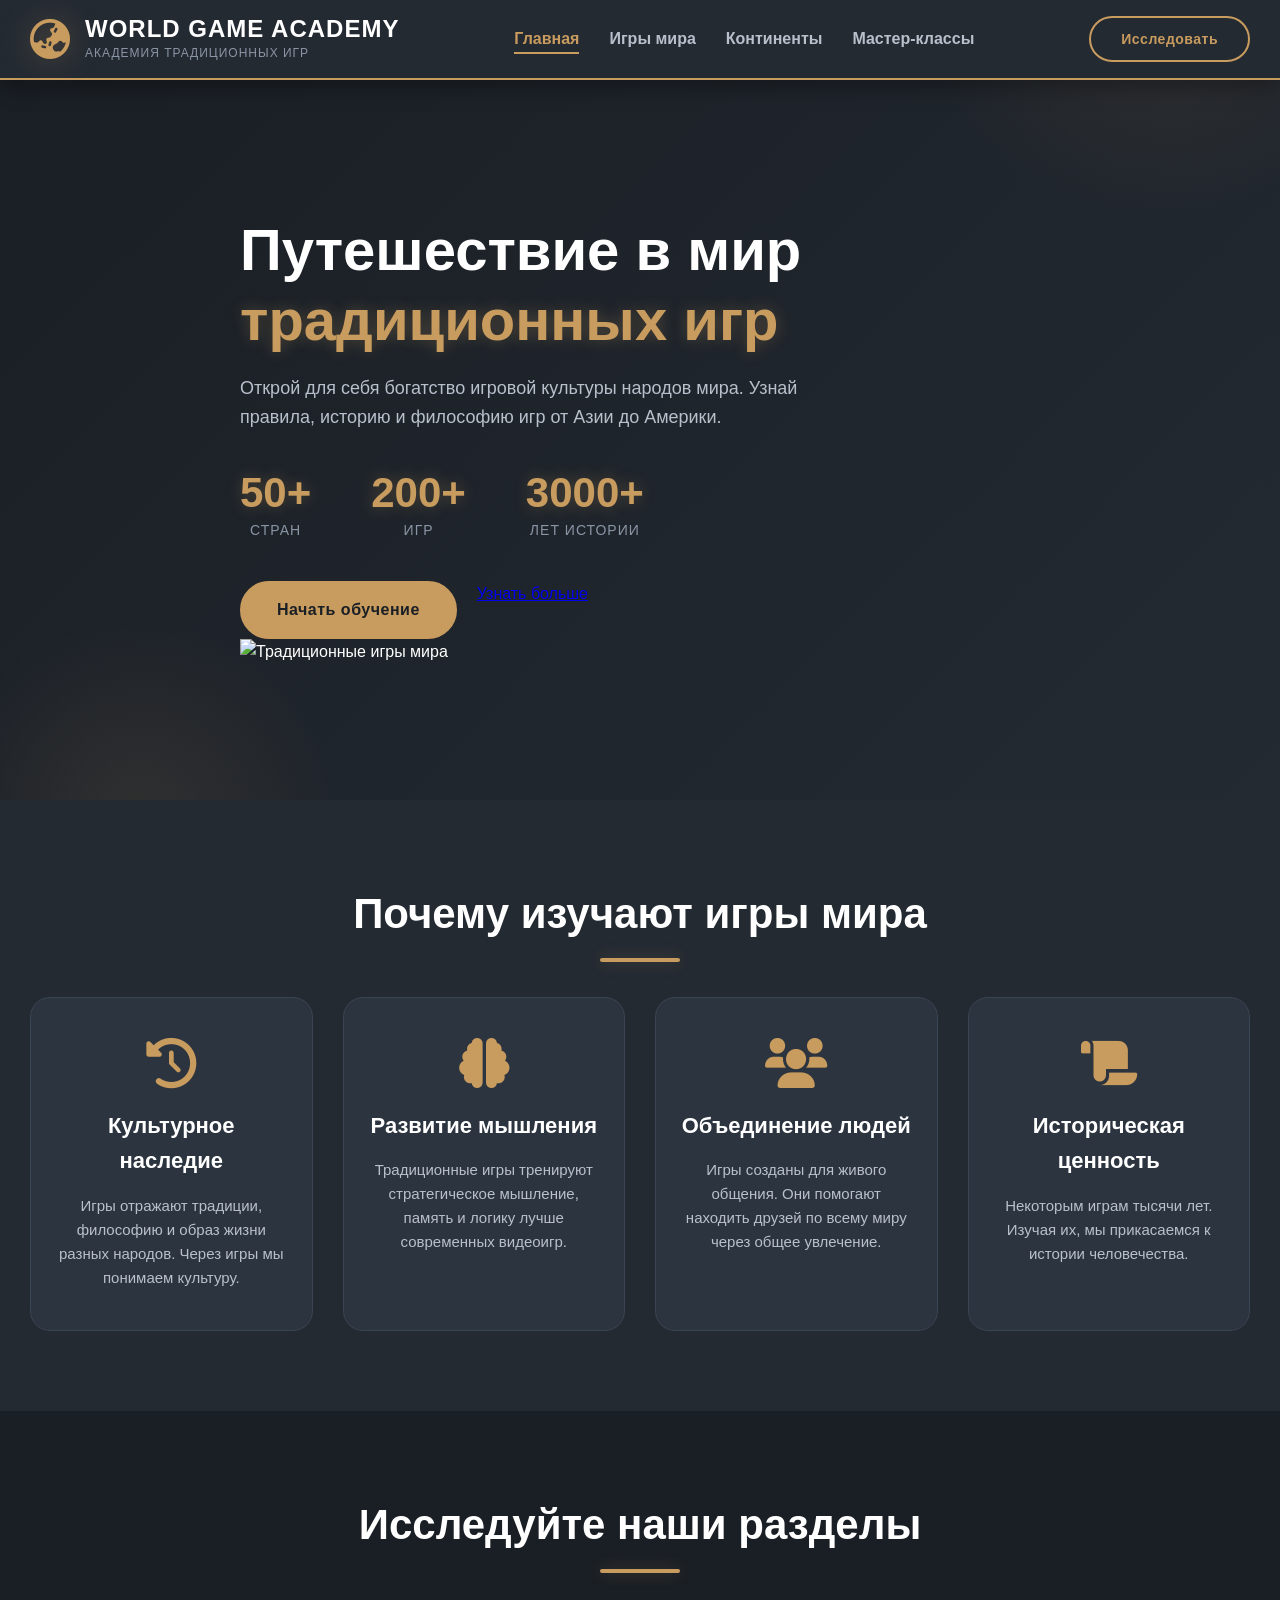
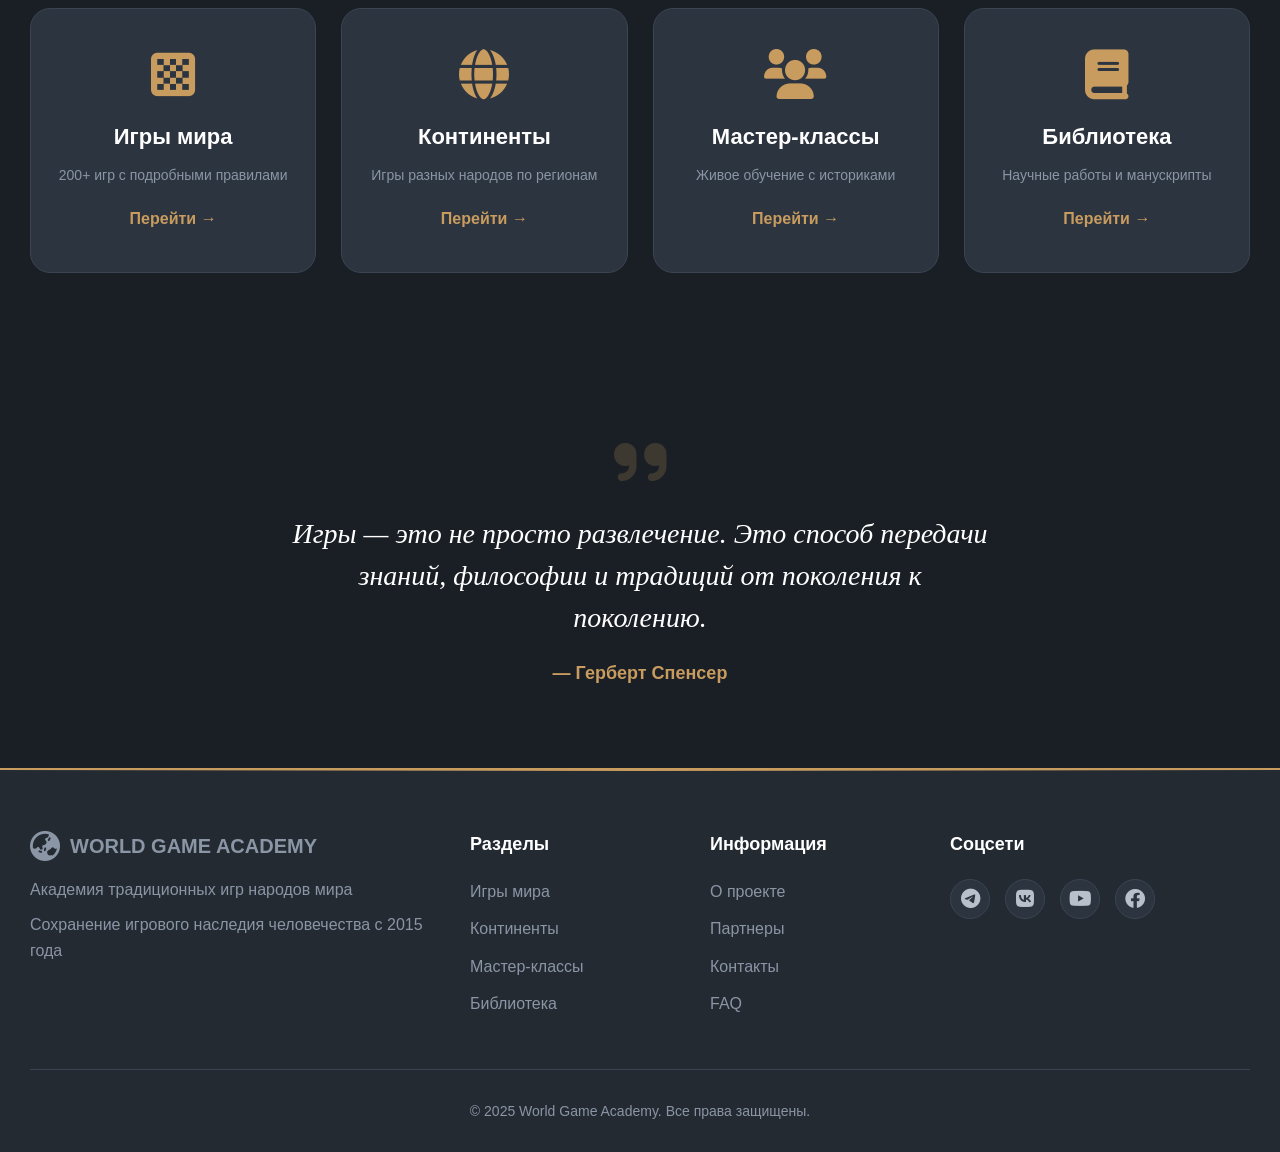
==== index.html @ c8b7b9f9 "Update index.html" ====
<!DOCTYPE html>
<html lang="ru">
<head>
    <meta charset="UTF-8">
    <meta name="viewport" content="width=device-width, initial-scale=1.0">
    <title>World Game Academy | Главная</title>
    <link rel="stylesheet" href="https://cdnjs.cloudflare.com/ajax/libs/font-awesome/6.0.0-beta3/css/all.min.css">
    <link rel="stylesheet" href="style.css">
</head>
<body>
    <header>
        <div class="container">
            <div class="header-content">
                <a href="index.html" class="logo">
                    <i class="fas fa-globe-asia logo-icon"></i>
                    <div class="logo-text">
                        <h1>WORLD GAME ACADEMY</h1>
                        <p>АКАДЕМИЯ ТРАДИЦИОННЫХ ИГР</p>
                    </div>
                </a>
                <nav>
                    <ul>
                        <li><a href="index.html" class="active">Главная</a></li>
                        <li><a href="games.html">Игры мира</a></li>
                        <li><a href="continents.html">Континенты</a></li>
                        <li><a href="workshops.html">Мастер-классы</a></li>
                    </ul>
                </nav>
                <a href="#contact" class="btn-login">Исследовать</a>
            </div>
        </div>
    </header>

    <main>
        <!-- Hero секция -->
        <section class="hero">
            <div class="container">
                <div class="hero-content">
                    <div class="hero-text">
                        <h1 class="hero-title">Путешествие в мир <span>традиционных игр</span></h1>
                        <p class="hero-description">Открой для себя богатство игровой культуры народов мира. Узнай правила, историю и философию игр от Азии до Америки.</p>
                        
                        <div class="stats-grid">
                            <div class="stat-item">
                                <div class="stat-number">50+</div>
                                <div class="stat-label">СТРАН</div>
                            </div>
                            <div class="stat-item">
                                <div class="stat-number">200+</div>
                                <div class="stat-label">ИГР</div>
                            </div>
                            <div class="stat-item">
                                <div class="stat-number">3000+</div>
                                <div class="stat-label">ЛЕТ ИСТОРИИ</div>
                            </div>
                        </div>

                        <div class="hero-buttons">
                            <a href="games.html" class="btn-primary">Начать обучение</a>
                            <a href="#features" class="btn-secondary">Узнать больше</a>
                        </div>
                    </div>
                    <div class="hero-image">
                        <img src="https://images.pexels.com/photos/3935705/pexels-photo-3935705.jpeg?auto=compress&cs=tinysrgb&w=1260&h=750&dpr=2" alt="Традиционные игры мира">
                    </div>
                </div>
            </div>
        </section>

        <!-- Преимущества (только на главной) -->
        <section id="features" class="features">
            <div class="container">
                <h2 class="section-title">Почему изучают игры мира</h2>
                
                <div class="features-grid">
                    <div class="feature-card">
                        <i class="fas fa-history feature-icon"></i>
                        <h3>Культурное наследие</h3>
                        <p>Игры отражают традиции, философию и образ жизни разных народов. Через игры мы понимаем культуру.</p>
                    </div>
                    
                    <div class="feature-card">
                        <i class="fas fa-brain feature-icon"></i>
                        <h3>Развитие мышления</h3>
                        <p>Традиционные игры тренируют стратегическое мышление, память и логику лучше современных видеоигр.</p>
                    </div>
                    
                    <div class="feature-card">
                        <i class="fas fa-users feature-icon"></i>
                        <h3>Объединение людей</h3>
                        <p>Игры созданы для живого общения. Они помогают находить друзей по всему миру через общее увлечение.</p>
                    </div>
                    
                    <div class="feature-card">
                        <i class="fas fa-scroll feature-icon"></i>
                        <h3>Историческая ценность</h3>
                        <p>Некоторым играм тысячи лет. Изучая их, мы прикасаемся к истории человечества.</p>
                    </div>
                </div>
            </div>
        </section>

        <!-- Превью разделов (ссылки на другие страницы) -->
        <section class="preview">
            <div class="container">
                <h2 class="section-title">Исследуйте наши разделы</h2>
                
                <div class="preview-grid">
                    <a href="games.html" class="preview-card">
                        <i class="fas fa-chess-board"></i>
                        <h3>Игры мира</h3>
                        <p>200+ игр с подробными правилами</p>
                        <span class="preview-link">Перейти →</span>
                    </a>
                    
                    <a href="continents.html" class="preview-card">
                        <i class="fas fa-globe"></i>
                        <h3>Континенты</h3>
                        <p>Игры разных народов по регионам</p>
                        <span class="preview-link">Перейти →</span>
                    </a>
                    
                    <a href="workshops.html" class="preview-card">
                        <i class="fas fa-users"></i>
                        <h3>Мастер-классы</h3>
                        <p>Живое обучение с историками</p>
                        <span class="preview-link">Перейти →</span>
                    </a>
                    
                    <a href="library.html" class="preview-card">
                        <i class="fas fa-book"></i>
                        <h3>Библиотека</h3>
                        <p>Научные работы и манускрипты</p>
                        <span class="preview-link">Перейти →</span>
                    </a>
                </div>
            </div>
        </section>

        <!-- Цитата (только на главной) -->
        <section class="quote">
            <div class="container">
                <div class="quote-content">
                    <i class="fas fa-quote-right"></i>
                    <p>Игры — это не просто развлечение. Это способ передачи знаний, философии и традиций от поколения к поколению.</p>
                    <div class="quote-author">— Герберт Спенсер</div>
                </div>
            </div>
        </section>
    </main>

    <footer id="contact">
        <div class="container">
            <div class="footer-content">
                <div class="footer-col">
                    <a href="index.html" class="footer-logo">
                        <i class="fas fa-globe-asia"></i>
                        <span>WORLD GAME ACADEMY</span>
                    </a>
                    <p>Академия традиционных игр народов мира</p>
                    <p class="footer-address">Сохранение игрового наследия человечества с 2015 года</p>
                </div>
                <div class="footer-col">
                    <h4>Разделы</h4>
                    <ul>
                        <li><a href="games.html">Игры мира</a></li>
                        <li><a href="continents.html">Континенты</a></li>
                        <li><a href="workshops.html">Мастер-классы</a></li>
                        <li><a href="library.html">Библиотека</a></li>
                    </ul>
                </div>
                <div class="footer-col">
                    <h4>Информация</h4>
                    <ul>
                        <li><a href="#about">О проекте</a></li>
                        <li><a href="#partners">Партнеры</a></li>
                        <li><a href="#contact">Контакты</a></li>
                        <li><a href="#faq">FAQ</a></li>
                    </ul>
                </div>
                <div class="footer-col">
                    <h4>Соцсети</h4>
                    <div class="social-links">
                        <a href="#" target="_blank"><i class="fab fa-telegram"></i></a>
                        <a href="#" target="_blank"><i class="fab fa-vk"></i></a>
                        <a href="#" target="_blank"><i class="fab fa-youtube"></i></a>
                        <a href="#" target="_blank"><i class="fab fa-facebook"></i></a>
                    </div>
                </div>
            </div>
            <div class="footer-bottom">
                <p>© 2025 World Game Academy. Все права защищены.</p>
            </div>
        </div>
    </footer>
</body>
</html>
---- style.css ----
* {
    margin: 0;
    padding: 0;
    box-sizing: border-box;
}

:root {
    --bg-primary: #1a1f25;
    --bg-secondary: #242a32;
    --bg-card: #2c343f;
    --accent: #c89b5e;
    --accent-light: #dbb47a;
    --accent-dark: #9f7a45;
    --text-primary: #ffffff;
    --text-secondary: #b8c0cc;
    --text-muted: #8a95a5;
    --border: #3a4452;
    --border-light: #4a5565;
    --shadow: 0 8px 20px rgba(0, 0, 0, 0.3);
    --shadow-hover: 0 12px 30px rgba(0, 0, 0, 0.4);
    --glow: 0 0 15px rgba(200, 155, 94, 0.3);
    --transition: all 0.3s ease;
}

body {
    font-family: 'Segoe UI', Tahoma, Geneva, Verdana, sans-serif;
    background-color: var(--bg-primary);
    color: var(--text-primary);
    line-height: 1.6;
    min-height: 100vh;
}

.container {
    max-width: 1300px;
    margin: 0 auto;
    padding: 0 30px;
}

/* ===== ШАПКА ===== */
header {
    background-color: var(--bg-secondary);
    border-bottom: 2px solid var(--accent);
    padding: 15px 0;
    position: sticky;
    top: 0;
    z-index: 1000;
    box-shadow: var(--shadow);
}

.header-content {
    display: flex;
    align-items: center;
    justify-content: space-between;
    flex-wrap: wrap;
}

.logo {
    display: flex;
    align-items: center;
    gap: 15px;
    text-decoration: none;
}

.logo-icon {
    font-size: 40px;
    color: var(--accent);
    filter: drop-shadow(var(--glow));
}

.logo-text h1 {
    font-size: 24px;
    font-weight: 800;
    color: var(--text-primary);
    line-height: 1.2;
    letter-spacing: 1px;
}

.logo-text p {
    font-size: 12px;
    color: var(--text-muted);
    letter-spacing: 1px;
    text-transform: uppercase;
}

nav ul {
    display: flex;
    list-style: none;
    gap: 30px;
}

nav a {
    color: var(--text-secondary);
    text-decoration: none;
    font-weight: 600;
    font-size: 16px;
    transition: var(--transition);
    padding-bottom: 5px;
    border-bottom: 2px solid transparent;
}

nav a:hover,
nav a.active {
    color: var(--accent);
    border-bottom-color: var(--accent);
}

.btn-login {
    background: transparent;
    border: 2px solid var(--accent);
    color: var(--accent);
    padding: 10px 30px;
    border-radius: 50px;
    text-decoration: none;
    font-weight: 700;
    transition: var(--transition);
    font-size: 14px;
    letter-spacing: 0.5px;
}

.btn-login:hover {
    background: var(--accent);
    color: var(--bg-primary);
    box-shadow: var(--glow);
    transform: translateY(-2px);
}

/* ===== КНОПКИ ===== */
.btn-primary {
    display: inline-block;
    background: var(--accent);
    color: var(--bg-primary);
    padding: 14px 35px;
    border-radius: 50px;
    text-decoration: none;
    font-weight: 700;
    font-size: 16px;
    transition: var(--transition);
    border: 2px solid var(--accent);
    letter-spacing: 0.5px;
    cursor: pointer;
}

.btn-primary:hover {
    background: transparent;
    color: var(--accent);
    box-shadow: var(--glow);
    transform: translateY(-2px);
}

.btn-outline {
    display: inline-block;
    padding: 12px 30px;
    border: 2px solid var(--accent);
    color: var(--accent);
    text-decoration: none;
    border-radius: 50px;
    font-weight: 600;
    transition: var(--transition);
    background: transparent;
    font-size: 14px;
    cursor: pointer;
}

.btn-outline:hover {
    background: var(--accent);
    color: var(--bg-primary);
    transform: translateY(-2px);
}

.btn-small {
    display: inline-block;
    background: var(--accent);
    color: var(--bg-primary);
    padding: 10px 25px;
    border-radius: 50px;
    text-decoration: none;
    font-weight: 600;
    font-size: 14px;
    transition: var(--transition);
    border: 2px solid var(--accent);
    cursor: pointer;
}

.btn-small:hover {
    background: transparent;
    color: var(--accent);
}

/* ===== ЗАГОЛОВКИ СЕКЦИЙ ===== */
.section-title {
    font-size: 42px;
    font-weight: 800;
    text-align: center;
    margin-bottom: 50px;
    position: relative;
    color: var(--text-primary);
}

.section-title::after {
    content: '';
    position: absolute;
    bottom: -15px;
    left: 50%;
    transform: translateX(-50%);
    width: 80px;
    height: 4px;
    background: var(--accent);
    border-radius: 2px;
    box-shadow: var(--glow);
}

.page-header {
    padding: 60px 0 30px;
    text-align: center;
    background: linear-gradient(135deg, var(--bg-primary) 0%, var(--bg-secondary) 100%);
}

.page-title {
    font-size: 48px;
    font-weight: 800;
    margin-bottom: 15px;
    color: var(--text-primary);
}

.page-description {
    font-size: 18px;
    color: var(--text-secondary);
    max-width: 700px;
    margin: 0 auto;
}

.text-center {
    text-align: center;
}

/* ===== СТАТИСТИКА ===== */
.stats-grid {
    display: flex;
    gap: 60px;
    margin: 40px 0;
}

.stat-item {
    text-align: center;
}

.stat-number {
    font-size: 42px;
    font-weight: 800;
    color: var(--accent);
    line-height: 1;
    margin-bottom: 5px;
    text-shadow: var(--glow);
}

.stat-label {
    font-size: 14px;
    color: var(--text-muted);
    text-transform: uppercase;
    letter-spacing: 1px;
}

/* ===== HERO СЕКЦИИ ===== */
.hero {
    min-height: 80vh;
    display: flex;
    align-items: center;
    background: linear-gradient(135deg, var(--bg-primary) 0%, var(--bg-secondary) 100%);
    position: relative;
    overflow: hidden;
    padding: 80px 0;
}

.hero::before {
    content: '';
    position: absolute;
    top: -50%;
    right: -10%;
    width: 500px;
    height: 500px;
    background: radial-gradient(circle, rgba(200, 155, 94, 0.1) 0%, transparent 70%);
    border-radius: 50%;
    pointer-events: none;
}

.hero::after {
    content: '';
    position: absolute;
    bottom: -30%;
    left: -5%;
    width: 400px;
    height: 400px;
    background: radial-gradient(circle, rgba(200, 155, 94, 0.1) 0%, transparent 70%);
    border-radius: 50%;
    pointer-events: none;
}

.hero-content {
    max-width: 800px;
    position: relative;
    z-index: 2;
}

.hero-title {
    font-size: 58px;
    font-weight: 800;
    line-height: 1.2;
    margin-bottom: 20px;
}

.hero-title span {
    color: var(--accent);
    text-shadow: var(--glow);
}

.hero-description {
    font-size: 18px;
    color: var(--text-secondary);
    margin-bottom: 40px;
    max-width: 600px;
}

.hero-buttons {
    display: flex;
    gap: 20px;
}

/* ===== ПРЕИМУЩЕСТВА ===== */
.features {
    padding: 80px 0;
    background: var(--bg-secondary);
}

.features-grid {
    display: grid;
    grid-template-columns: repeat(4, 1fr);
    gap: 30px;
}

.feature-card {
    background: var(--bg-card);
    padding: 40px 25px;
    border-radius: 20px;
    text-align: center;
    border: 1px solid var(--border);
    transition: var(--transition);
    text-decoration: none;
    color: var(--text-primary);
    display: block;
    position: relative;
    overflow: hidden;
}

.feature-card::before {
    content: '';
    position: absolute;
    top: 0;
    left: 0;
    width: 100%;
    height: 3px;
    background: var(--accent);
    transform: translateX(-100%);
    transition: var(--transition);
}

.feature-card:hover::before {
    transform: translateX(0);
}

.feature-card:hover {
    border-color: var(--accent);
    transform: translateY(-10px);
    box-shadow: var(--shadow-hover);
}

.feature-icon {
    font-size: 50px;
    color: var(--accent);
    margin-bottom: 20px;
}

.feature-card h3 {
    font-size: 22px;
    margin-bottom: 15px;
    color: var(--text-primary);
}

.feature-card p {
    color: var(--text-secondary);
    font-size: 15px;
    line-height: 1.6;
}

/* ===== КАРТОЧКИ ИГР ===== */
.games-showcase {
    padding: 80px 0;
    background: var(--bg-primary);
}

.games-grid {
    display: grid;
    grid-template-columns: repeat(2, 1fr);
    gap: 30px;
    margin-bottom: 40px;
}

.game-card {
    background: var(--bg-card);
    border-radius: 20px;
    overflow: hidden;
    border: 1px solid var(--border);
    transition: var(--transition);
    display: flex;
    flex-direction: column;
    text-decoration: none;
    color: var(--text-primary);
    position: relative;
}

.game-card:hover {
    border-color: var(--accent);
    transform: translateY(-5px);
    box-shadow: var(--shadow-hover);
}

.game-content {
    padding: 25px;
}

.game-header {
    display: flex;
    justify-content: space-between;
    align-items: center;
    margin-bottom: 10px;
}

.game-header h3 {
    font-size: 22px;
    font-weight: 700;
}

.game-region {
    background: rgba(200, 155, 94, 0.15);
    color: var(--accent);
    padding: 5px 12px;
    border-radius: 50px;
    font-weight: 600;
    font-size: 12px;
    border: 1px solid var(--accent);
}

.game-origin {
    color: var(--accent);
    font-weight: 600;
    margin-bottom: 15px;
    font-size: 14px;
}

.game-rules {
    background: var(--bg-secondary);
    padding: 15px;
    border-radius: 10px;
    margin: 15px 0;
    border-left: 4px solid var(--accent);
}

.game-rules h4 {
    font-size: 16px;
    margin-bottom: 8px;
    color: var(--accent);
}

.game-rules p {
    color: var(--text-secondary);
    font-size: 14px;
    line-height: 1.6;
}

.game-meta {
    display: flex;
    gap: 15px;
    color: var(--text-secondary);
    font-size: 13px;
    flex-wrap: wrap;
    margin-bottom: 15px;
}

.game-meta i {
    color: var(--accent);
    margin-right: 5px;
}

.game-details {
    color: var(--accent);
    text-decoration: none;
    font-weight: 600;
    transition: var(--transition);
    display: inline-block;
}

.game-details:hover {
    transform: translateX(5px);
}

/* ===== ФИЛЬТР ===== */
.games-filter {
    padding: 30px 0;
    background: var(--bg-secondary);
}

.filter-buttons {
    display: flex;
    justify-content: center;
    gap: 15px;
    flex-wrap: wrap;
}

.filter-btn {
    padding: 10px 25px;
    background: transparent;
    border: 2px solid var(--border);
    color: var(--text-secondary);
    border-radius: 50px;
    font-weight: 600;
    cursor: pointer;
    transition: var(--transition);
}

.filter-btn:hover,
.filter-btn.active {
    background: var(--accent);
    border-color: var(--accent);
    color: var(--bg-primary);
}

/* ===== КОНТИНЕНТЫ ===== */
.continents {
    padding: 80px 0;
    background: var(--bg-secondary);
}

.continents-grid {
    display: grid;
    grid-template-columns: repeat(4, 1fr);
    gap: 25px;
}

.continent-card {
    position: relative;
    height: 300px;
    border-radius: 20px;
    overflow: hidden;
    border: 2px solid var(--border);
    transition: var(--transition);
    text-decoration: none;
    display: block;
}

.continent-card:hover {
    border-color: var(--accent);
    transform: translateY(-10px);
    box-shadow: var(--shadow-hover);
}

.continent-card img {
    width: 100%;
    height: 100%;
    object-fit: cover;
    transition: var(--transition);
}

.continent-card:hover img {
    transform: scale(1.1);
}

.continent-overlay {
    position: absolute;
    bottom: 0;
    left: 0;
    right: 0;
    padding: 30px 20px;
    background: linear-gradient(to top, rgba(26, 31, 37, 0.95), transparent);
    color: white;
}

.continent-overlay h3 {
    font-size: 24px;
    margin-bottom: 5px;
}

.continent-overlay p {
    color: var(--accent);
    font-weight: 600;
}

/* ===== МАСТЕР-КЛАССЫ ===== */
.workshops {
    padding: 80px 0;
    background: var(--bg-primary);
}

.workshops-grid {
    display: grid;
    grid-template-columns: repeat(3, 1fr);
    gap: 30px;
    margin-bottom: 40px;
}

.workshop-card {
    background: var(--bg-card);
    padding: 30px;
    border-radius: 20px;
    border: 1px solid var(--border);
    transition: var(--transition);
    text-decoration: none;
    color: var(--text-primary);
    display: block;
    position: relative;
}

.workshop-card:hover {
    border-color: var(--accent);
    transform: translateY(-5px);
    box-shadow: var(--shadow-hover);
}

.workshop-card.featured {
    border: 2px solid var(--accent);
    background: linear-gradient(135deg, var(--bg-card), #2c3f2c);
}

.workshop-date {
    display: inline-block;
    padding: 5px 15px;
    background: rgba(200, 155, 94, 0.15);
    color: var(--accent);
    border-radius: 50px;
    font-weight: 600;
    font-size: 14px;
    margin-bottom: 20px;
    border: 1px solid var(--accent);
}

.workshop-card h3 {
    font-size: 22px;
    margin-bottom: 15px;
}

.workshop-card p {
    color: var(--text-secondary);
    margin-bottom: 25px;
    line-height: 1.6;
}

.workshop-footer {
    display: flex;
    justify-content: space-between;
    align-items: center;
}

.workshop-price {
    font-size: 22px;
    font-weight: 700;
    color: var(--accent);
}

/* ===== БИБЛИОТЕКА ===== */
.library {
    padding: 80px 0;
    background: var(--bg-secondary);
}

.library-grid {
    display: grid;
    grid-template-columns: repeat(4, 1fr);
    gap: 25px;
}

.library-item {
    background: var(--bg-card);
    padding: 30px 20px;
    border-radius: 20px;
    text-align: center;
    border: 1px solid var(--border);
    transition: var(--transition);
    text-decoration: none;
    color: var(--text-primary);
    display: block;
}

.library-item:hover {
    border-color: var(--accent);
    transform: translateY(-5px);
    box-shadow: var(--shadow-hover);
}

.library-item i {
    font-size: 40px;
    color: var(--accent);
    margin-bottom: 15px;
}

.library-item h3 {
    font-size: 18px;
    margin-bottom: 10px;
}

.library-item p {
    color: var(--text-secondary);
    font-size: 14px;
}

/* ===== ЦИТАТА ===== */
.quote {
    padding: 80px 0;
    background: var(--bg-primary);
    text-align: center;
}

.quote-content {
    max-width: 700px;
    margin: 0 auto;
}

.quote-content i {
    font-size: 60px;
    color: var(--accent);
    opacity: 0.2;
    margin-bottom: 20px;
}

.quote-content p {
    font-size: 28px;
    font-style: italic;
    line-height: 1.5;
    margin-bottom: 20px;
    font-family: Georgia, serif;
    color: var(--text-primary);
}

.quote-author {
    color: var(--accent);
    font-weight: 600;
    font-size: 18px;
}

/* ===== РАСПИСАНИЕ ===== */
.schedule {
    padding: 80px 0;
    background: var(--bg-secondary);
}

.schedule-grid {
    max-width: 800px;
    margin: 0 auto;
}

.schedule-item {
    display: flex;
    align-items: center;
    gap: 30px;
    background: var(--bg-card);
    padding: 25px;
    border-radius: 15px;
    margin-bottom: 15px;
    border: 1px solid var(--border);
    transition: var(--transition);
    text-decoration: none;
    color: var(--text-primary);
}

.schedule-item:hover {
    border-color: var(--accent);
    transform: translateX(10px);
    box-shadow: var(--shadow-hover);
}

.schedule-date {
    text-align: center;
    min-width: 80px;
}

.day {
    display: block;
    font-size: 36px;
    font-weight: 800;
    color: var(--accent);
    line-height: 1;
}

.month {
    font-size: 14px;
    color: var(--text-muted);
    text-transform: uppercase;
}

.schedule-info {
    flex: 1;
}

.schedule-info h3 {
    font-size: 20px;
    margin-bottom: 5px;
}

.schedule-info p {
    color: var(--text-secondary);
    font-size: 14px;
}

.schedule-link {
    color: var(--accent);
    font-weight: 600;
    transition: var(--transition);
}

.schedule-item:hover .schedule-link {
    transform: translateX(5px);
}

/* ===== ФУТЕР ===== */
footer {
    background: var(--bg-secondary);
    border-top: 2px solid var(--accent);
    padding: 60px 0 30px;
    position: relative;
}

footer::before {
    content: '';
    position: absolute;
    top: 0;
    left: 0;
    right: 0;
    height: 1px;
    background: linear-gradient(90deg, transparent, var(--accent), transparent);
}

.footer-content {
    display: grid;
    grid-template-columns: 2fr 1fr 1fr 1.5fr;
    gap: 40px;
    margin-bottom: 40px;
}

.footer-col h4 {
    color: var(--text-primary);
    margin-bottom: 20px;
    font-size: 18px;
    font-weight: 600;
}

.footer-col p {
    color: var(--text-muted);
    margin-bottom: 10px;
    line-height: 1.6;
}

.footer-col ul {
    list-style: none;
}

.footer-col li {
    margin-bottom: 12px;
}

.footer-col a {
    color: var(--text-muted);
    text-decoration: none;
    transition: var(--transition);
}

.footer-col a:hover {
    color: var(--accent);
    padding-left: 5px;
}

.footer-logo {
    display: flex;
    align-items: center;
    gap: 10px;
    font-size: 20px;
    font-weight: 700;
    color: var(--accent);
    text-decoration: none;
    margin-bottom: 15px;
}

.footer-logo i {
    font-size: 30px;
}

.social-links {
    display: flex;
    gap: 15px;
}

.social-links a {
    width: 40px;
    height: 40px;
    background: var(--bg-card);
    border-radius: 50%;
    display: flex;
    align-items: center;
    justify-content: center;
    color: var(--text-secondary);
    font-size: 20px;
    transition: var(--transition);
    border: 1px solid var(--border);
    text-decoration: none;
}

.social-links a:hover {
    background: var(--accent);
    color: var(--bg-primary);
    transform: translateY(-3px);
    border-color: var(--accent);
}

.footer-bottom {
    text-align: center;
    padding-top: 30px;
    border-top: 1px solid var(--border);
    color: var(--text-muted);
    font-size: 14px;
}

/* ===== ПРЕВЬЮ РАЗДЕЛОВ ===== */
.preview {
    padding: 80px 0;
    background: var(--bg-primary);
}

.preview-grid {
    display: grid;
    grid-template-columns: repeat(4, 1fr);
    gap: 25px;
}

.preview-card {
    background: var(--bg-card);
    padding: 40px 20px;
    border-radius: 20px;
    text-align: center;
    text-decoration: none;
    color: var(--text-primary);
    border: 1px solid var(--border);
    transition: var(--transition);
}

.preview-card:hover {
    border-color: var(--accent);
    transform: translateY(-10px);
    box-shadow: var(--shadow-hover);
}

.preview-card i {
    font-size: 50px;
    color: var(--accent);
    margin-bottom: 20px;
}

.preview-card h3 {
    font-size: 22px;
    margin-bottom: 10px;
}

.preview-card p {
    color: var(--text-muted);
    margin-bottom: 20px;
    font-size: 14px;
}

.preview-link {
    color: var(--accent);
    font-weight: 600;
    display: inline-block;
}

/* ===== КОНТИНЕНТЫ ДЕТАЛЬНО ===== */
.continents-detailed {
    padding: 80px 0;
    background: var(--bg-primary);
}

.continent-block {
    display: grid;
    grid-template-columns: 1fr 1fr;
    gap: 50px;
    margin-bottom: 100px;
    align-items: center;
}

.continent-block.reverse {
    direction: rtl;
}

.continent-block.reverse .continent-block-content {
    direction: ltr;
}

.continent-block-image img {
    width: 100%;
    border-radius: 20px;
    border: 3px solid var(--accent);
    box-shadow: var(--shadow-hover);
}

.continent-block-content h2 {
    font-size: 42px;
    margin-bottom: 10px;
    color: var(--accent);
}

.continent-subtitle {
    font-size: 18px;
    color: var(--text-muted);
    margin-bottom: 20px;
    font-style: italic;
}

.continent-games-list {
    list-style: none;
    margin: 25px 0;
}

.continent-games-list li {
    margin-bottom: 10px;
    padding-left: 25px;
    position: relative;
    color: var(--text-secondary);
}

.continent-games-list li::before {
    content: '🎲';
    position: absolute;
    left: 0;
    color: var(--accent);
}

.continent-games-list a {
    color: var(--accent);
    text-decoration: none;
}

.continent-games-list a:hover {
    text-decoration: underline;
}

/* ===== КАЛЕНДАРЬ ===== */
.calendar-section {
    padding: 80px 0;
    background: var(--bg-secondary);
}

.calendar-grid {
    display: grid;
    grid-template-columns: repeat(3, 1fr);
    gap: 30px;
}

.calendar-month {
    background: var(--bg-card);
    padding: 25px;
    border-radius: 20px;
    border: 1px solid var(--border);
}

.calendar-month h3 {
    font-size: 22px;
    margin-bottom: 20px;
    color: var(--accent);
    text-align: center;
    padding-bottom: 10px;
    border-bottom: 1px solid var(--border);
}

.calendar-events {
    list-style: none;
}

.calendar-events li {
    display: flex;
    align-items: center;
    gap: 15px;
    padding: 10px 0;
    border-bottom: 1px dashed var(--border);
}

.calendar-events li:last-child {
    border-bottom: none;
}

.calendar-events .event-day {
    font-size: 20px;
    font-weight: 700;
    color: var(--accent);
    min-width: 35px;
}

.event-info {
    flex: 1;
}

.event-info strong {
    display: block;
    font-size: 16px;
    margin-bottom: 3px;
    color: var(--text-primary);
}

.event-info span {
    color: var(--text-muted);
    font-size: 13px;
}

/* ===== ЭКСПЕРТЫ ===== */
.experts-section {
    padding: 80px 0;
    background: var(--bg-primary);
}

.experts-grid {
    display: grid;
    grid-template-columns: repeat(auto-fit, minmax(200px, 1fr));
    gap: 25px;
}

.expert-card {
    background: var(--bg-card);
    padding: 25px;
    border-radius: 15px;
    text-align: center;
    border: 1px solid var(--border);
    transition: var(--transition);
}

.expert-card:hover {
    border-color: var(--accent);
    transform: translateY(-5px);
    box-shadow: var(--shadow-hover);
}

.expert-image {
    width: 80px;
    height: 80px;
    background: rgba(200, 155, 94, 0.1);
    border-radius: 50%;
    display: flex;
    align-items: center;
    justify-content: center;
    margin: 0 auto 15px;
    border: 2px solid var(--accent);
}

.expert-image i {
    font-size: 40px;
    color: var(--accent);
}

.expert-card h3 {
    font-size: 18px;
    margin-bottom: 5px;
}

.expert-card p {
    color: var(--text-muted);
    font-size: 14px;
    margin-bottom: 10px;
}

.expert-specialization {
    display: inline-block;
    padding: 4px 12px;
    background: rgba(200, 155, 94, 0.1);
    color: var(--accent);
    border-radius: 50px;
    font-size: 12px;
    border: 1px solid var(--accent);
}

/* ===== ФОРМЫ ===== */
.request-section {
    padding: 80px 0;
    background: var(--bg-secondary);
}

.request-box {
    max-width: 600px;
    margin: 0 auto;
    background: var(--bg-card);
    padding: 50px;
    border-radius: 30px;
    border: 1px solid var(--border);
    text-align: center;
    box-shadow: var(--shadow);
}

.request-box h2 {
    font-size: 28px;
    margin-bottom: 15px;
    color: var(--text-primary);
}

.request-box p {
    color: var(--text-muted);
    margin-bottom: 30px;
}

.request-form-simple {
    display: flex;
    flex-direction: column;
    gap: 15px;
}

.request-form-simple input,
.request-form-simple textarea,
.request-form input,
.request-form textarea {
    width: 100%;
    padding: 15px;
    background: var(--bg-primary);
    border: 1px solid var(--border);
    border-radius: 10px;
    color: var(--text-primary);
    font-size: 16px;
    transition: var(--transition);
}

.request-form-simple input:focus,
.request-form-simple textarea:focus,
.request-form input:focus,
.request-form textarea:focus {
    outline: none;
    border-color: var(--accent);
    box-shadow: var(--glow);
}

.request-form-simple input::placeholder,
.request-form-simple textarea::placeholder,
.request-form input::placeholder,
.request-form textarea::placeholder {
    color: var(--text-muted);
}

/* ===== ЗАПИСИ ЛЕКЦИЙ ===== */
.recorded-section {
    padding: 80px 0;
    background: var(--bg-primary);
}

.recorded-grid {
    display: grid;
    grid-template-columns: repeat(auto-fit, minmax(300px, 1fr));
    gap: 15px;
    margin-bottom: 40px;
}

.recorded-item {
    display: flex;
    align-items: center;
    gap: 15px;
    padding: 15px;
    background: var(--bg-card);
    border-radius: 10px;
    text-decoration: none;
    color: var(--text-primary);
    border: 1px solid var(--border);
    transition: var(--transition);
}

.recorded-item:hover {
    border-color: var(--accent);
    transform: translateX(5px);
    box-shadow: var(--shadow-hover);
}

.recorded-item i {
    font-size: 30px;
    color: var(--accent);
}

.recorded-info h3 {
    font-size: 16px;
    margin-bottom: 3px;
}

.recorded-info p {
    color: var(--text-muted);
    font-size: 13px;
}

/* ===== АДАПТИВНОСТЬ ===== */
@media (max-width: 1200px) {
    .features-grid,
    .continents-grid,
    .library-grid,
    .preview-grid,
    .categories-grid {
        grid-template-columns: repeat(2, 1fr);
    }
    
    .games-grid,
    .workshops-grid {
        grid-template-columns: repeat(2, 1fr);
    }
    
    .calendar-grid {
        grid-template-columns: repeat(2, 1fr);
    }
}

@media (max-width: 992px) {
    .hero-content {
        text-align: center;
        margin: 0 auto;
    }
    
    .hero-description {
        margin-left: auto;
        margin-right: auto;
    }
    
    .hero-buttons {
        justify-content: center;
    }
    
    .stats-grid {
        justify-content: center;
    }
    
    .header-content {
        flex-direction: column;
        gap: 20px;
    }
    
    nav ul {
        gap: 20px;
    }
    
    .footer-content {
        grid-template-columns: repeat(2, 1fr);
    }
    
    .continent-block {
        grid-template-columns: 1fr;
        text-align: center;
    }
    
    .continent-block.reverse {
        direction: ltr;
    }
}

@media (max-width: 768px) {
    .hero-title {
        font-size: 36px;
    }
    
    .section-title {
        font-size: 32px;
    }
    
    .page-title {
        font-size: 36px;
    }
    
    nav ul {
        flex-wrap: wrap;
        justify-content: center;
    }
    
    .stats-grid {
        flex-wrap: wrap;
        gap: 30px;
    }
    
    .features-grid,
    .continents-grid,
    .library-grid,
    .preview-grid,
    .categories-grid,
    .games-grid,
    .workshops-grid,
    .calendar-grid {
        grid-template-columns: 1fr;
    }
    
    .footer-content {
        grid-template-columns: 1fr;
    }
    
    .schedule-item {
        flex-direction: column;
        text-align: center;
        gap: 15px;
    }
    
    .filter-buttons {
        flex-direction: column;
        align-items: center;
    }
    
    .filter-btn {
        width: 200px;
    }
    
    .workshop-footer {
        flex-direction: column;
        gap: 15px;
    }
    
    .request-box {
        padding: 30px 20px;
    }
}

@media (max-width: 480px) {
    .hero-title {
        font-size: 28px;
    }
    
    .hero-buttons {
        flex-direction: column;
        gap: 15px;
    }
    
    .hero-buttons .btn-primary,
    .hero-buttons .btn-outline {
        width: 100%;
        text-align: center;
    }
    
    .page-title {
        font-size: 28px;
    }
    
    .game-header {
        flex-direction: column;
        gap: 10px;
        align-items: flex-start;
    }
    
    .game-meta {
        flex-direction: column;
        gap: 8px;
    }
    
    .card-footer {
        flex-direction: column;
        gap: 10px;
    }
    
    .calendar-events li {
        flex-direction: column;
        text-align: center;
    }
    
    .event-info {
        text-align: center;
    }
}
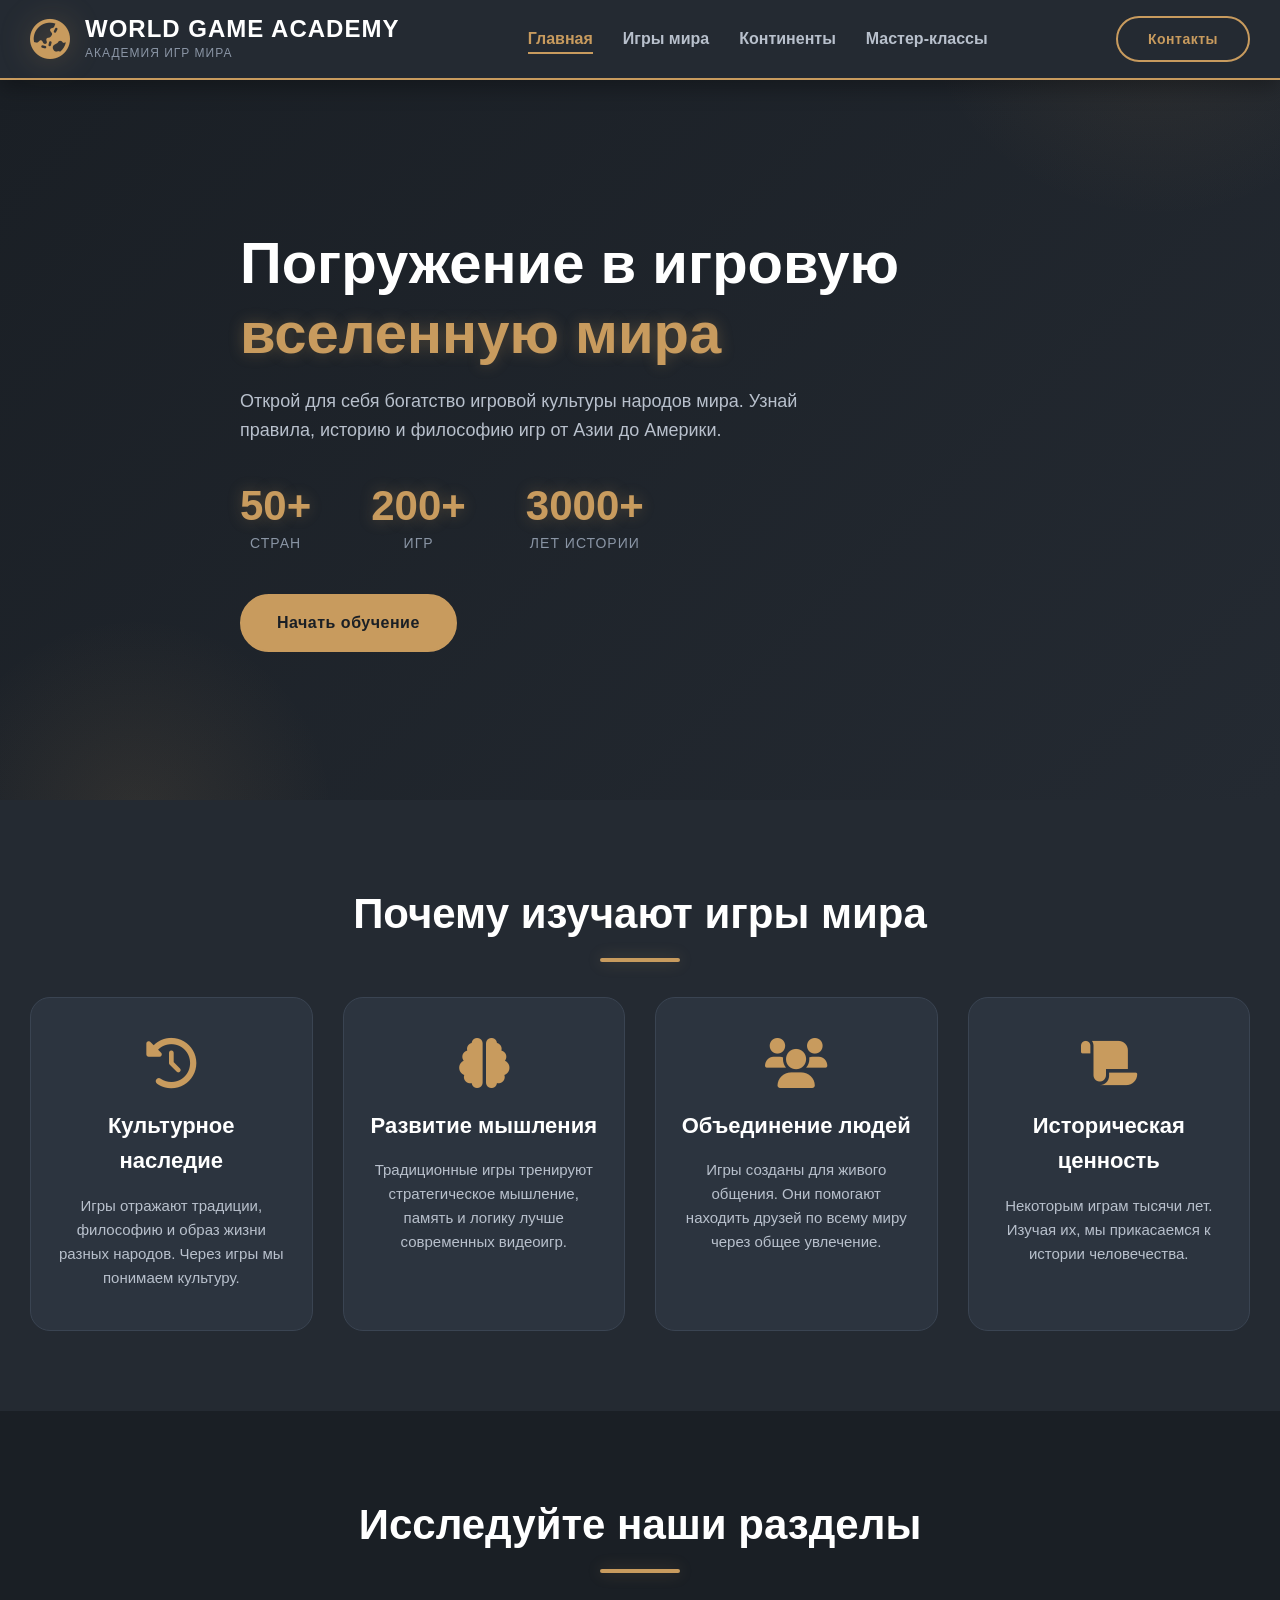
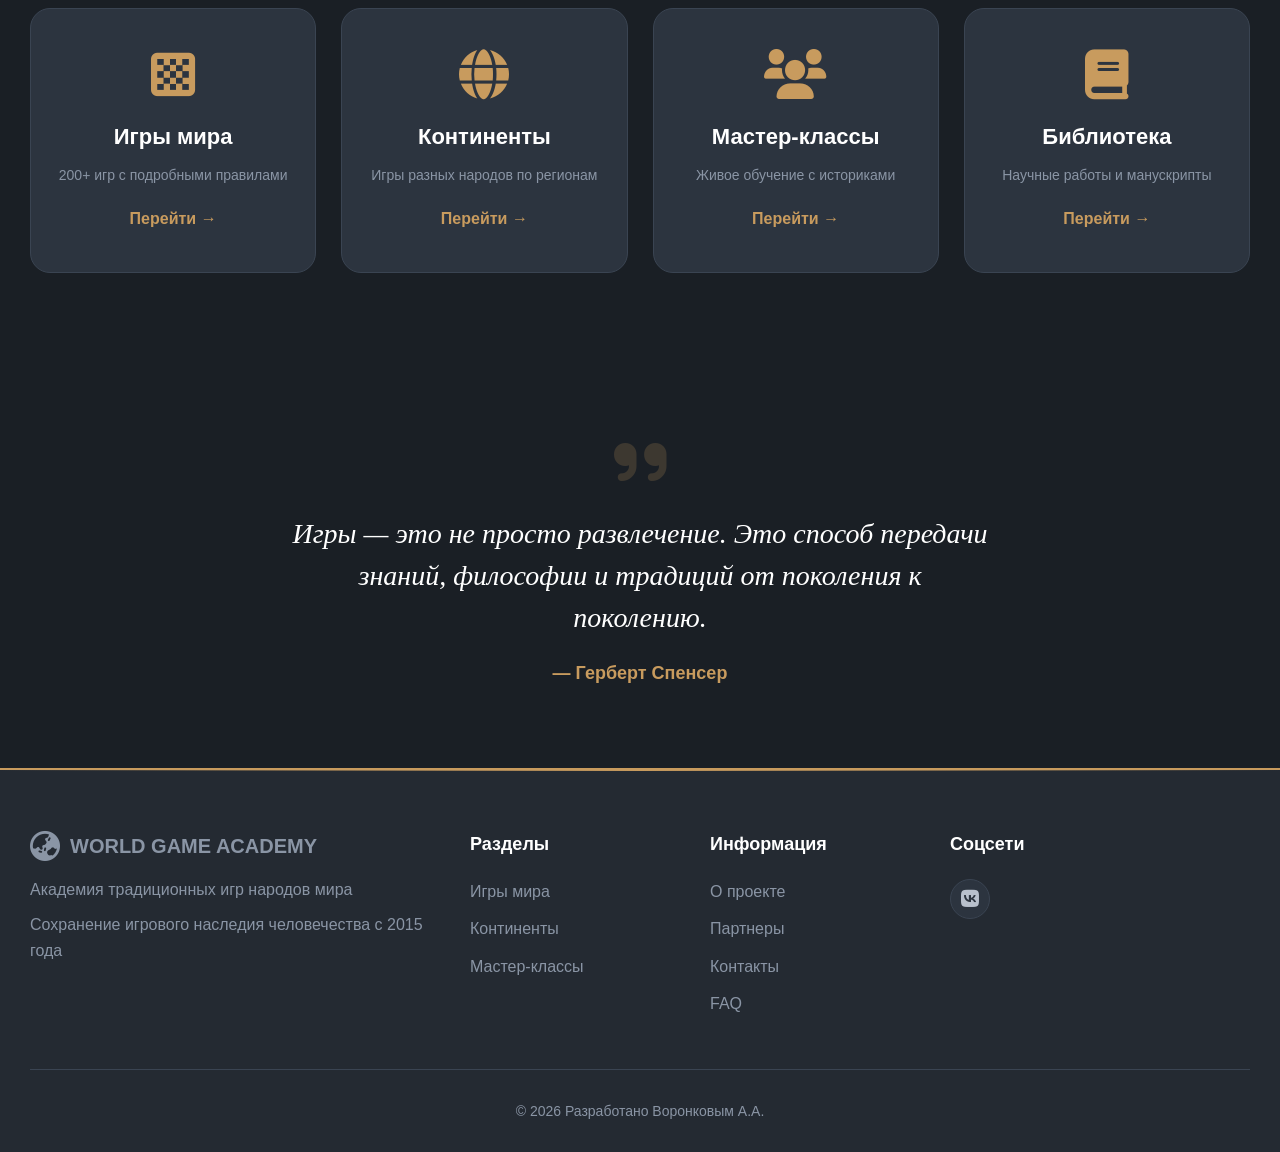
==== commit 5bff9e80: "Add files via upload" ====
--- a/index.html
+++ b/index.html
@@ -1,197 +1,193 @@
-<!DOCTYPE html>
-<html lang="ru">
-<head>
-    <meta charset="UTF-8">
-    <meta name="viewport" content="width=device-width, initial-scale=1.0">
-    <title>World Game Academy | Главная</title>
-    <link rel="stylesheet" href="https://cdnjs.cloudflare.com/ajax/libs/font-awesome/6.0.0-beta3/css/all.min.css">
-    <link rel="stylesheet" href="style.css">
-</head>
-<body>
-    <header>
-        <div class="container">
-            <div class="header-content">
-                <a href="index.html" class="logo">
-                    <i class="fas fa-globe-asia logo-icon"></i>
-                    <div class="logo-text">
-                        <h1>WORLD GAME ACADEMY</h1>
-                        <p>АКАДЕМИЯ ТРАДИЦИОННЫХ ИГР</p>
-                    </div>
-                </a>
-                <nav>
-                    <ul>
-                        <li><a href="index.html" class="active">Главная</a></li>
-                        <li><a href="games.html">Игры мира</a></li>
-                        <li><a href="continents.html">Континенты</a></li>
-                        <li><a href="workshops.html">Мастер-классы</a></li>
-                    </ul>
-                </nav>
-                <a href="#contact" class="btn-login">Исследовать</a>
-            </div>
-        </div>
-    </header>
-
-    <main>
-        <!-- Hero секция -->
-        <section class="hero">
-            <div class="container">
-                <div class="hero-content">
-                    <div class="hero-text">
-                        <h1 class="hero-title">Путешествие в мир <span>традиционных игр</span></h1>
-                        <p class="hero-description">Открой для себя богатство игровой культуры народов мира. Узнай правила, историю и философию игр от Азии до Америки.</p>
-                        
-                        <div class="stats-grid">
-                            <div class="stat-item">
-                                <div class="stat-number">50+</div>
-                                <div class="stat-label">СТРАН</div>
-                            </div>
-                            <div class="stat-item">
-                                <div class="stat-number">200+</div>
-                                <div class="stat-label">ИГР</div>
-                            </div>
-                            <div class="stat-item">
-                                <div class="stat-number">3000+</div>
-                                <div class="stat-label">ЛЕТ ИСТОРИИ</div>
-                            </div>
-                        </div>
-
-                        <div class="hero-buttons">
-                            <a href="games.html" class="btn-primary">Начать обучение</a>
-                            <a href="#features" class="btn-secondary">Узнать больше</a>
-                        </div>
-                    </div>
-                    <div class="hero-image">
-                        <img src="https://images.pexels.com/photos/3935705/pexels-photo-3935705.jpeg?auto=compress&cs=tinysrgb&w=1260&h=750&dpr=2" alt="Традиционные игры мира">
-                    </div>
-                </div>
-            </div>
-        </section>
-
-        <!-- Преимущества (только на главной) -->
-        <section id="features" class="features">
-            <div class="container">
-                <h2 class="section-title">Почему изучают игры мира</h2>
-                
-                <div class="features-grid">
-                    <div class="feature-card">
-                        <i class="fas fa-history feature-icon"></i>
-                        <h3>Культурное наследие</h3>
-                        <p>Игры отражают традиции, философию и образ жизни разных народов. Через игры мы понимаем культуру.</p>
-                    </div>
-                    
-                    <div class="feature-card">
-                        <i class="fas fa-brain feature-icon"></i>
-                        <h3>Развитие мышления</h3>
-                        <p>Традиционные игры тренируют стратегическое мышление, память и логику лучше современных видеоигр.</p>
-                    </div>
-                    
-                    <div class="feature-card">
-                        <i class="fas fa-users feature-icon"></i>
-                        <h3>Объединение людей</h3>
-                        <p>Игры созданы для живого общения. Они помогают находить друзей по всему миру через общее увлечение.</p>
-                    </div>
-                    
-                    <div class="feature-card">
-                        <i class="fas fa-scroll feature-icon"></i>
-                        <h3>Историческая ценность</h3>
-                        <p>Некоторым играм тысячи лет. Изучая их, мы прикасаемся к истории человечества.</p>
-                    </div>
-                </div>
-            </div>
-        </section>
-
-        <!-- Превью разделов (ссылки на другие страницы) -->
-        <section class="preview">
-            <div class="container">
-                <h2 class="section-title">Исследуйте наши разделы</h2>
-                
-                <div class="preview-grid">
-                    <a href="games.html" class="preview-card">
-                        <i class="fas fa-chess-board"></i>
-                        <h3>Игры мира</h3>
-                        <p>200+ игр с подробными правилами</p>
-                        <span class="preview-link">Перейти →</span>
-                    </a>
-                    
-                    <a href="continents.html" class="preview-card">
-                        <i class="fas fa-globe"></i>
-                        <h3>Континенты</h3>
-                        <p>Игры разных народов по регионам</p>
-                        <span class="preview-link">Перейти →</span>
-                    </a>
-                    
-                    <a href="workshops.html" class="preview-card">
-                        <i class="fas fa-users"></i>
-                        <h3>Мастер-классы</h3>
-                        <p>Живое обучение с историками</p>
-                        <span class="preview-link">Перейти →</span>
-                    </a>
-                    
-                    <a href="library.html" class="preview-card">
-                        <i class="fas fa-book"></i>
-                        <h3>Библиотека</h3>
-                        <p>Научные работы и манускрипты</p>
-                        <span class="preview-link">Перейти →</span>
-                    </a>
-                </div>
-            </div>
-        </section>
-
-        <!-- Цитата (только на главной) -->
-        <section class="quote">
-            <div class="container">
-                <div class="quote-content">
-                    <i class="fas fa-quote-right"></i>
-                    <p>Игры — это не просто развлечение. Это способ передачи знаний, философии и традиций от поколения к поколению.</p>
-                    <div class="quote-author">— Герберт Спенсер</div>
-                </div>
-            </div>
-        </section>
-    </main>
-
-    <footer id="contact">
-        <div class="container">
-            <div class="footer-content">
-                <div class="footer-col">
-                    <a href="index.html" class="footer-logo">
-                        <i class="fas fa-globe-asia"></i>
-                        <span>WORLD GAME ACADEMY</span>
-                    </a>
-                    <p>Академия традиционных игр народов мира</p>
-                    <p class="footer-address">Сохранение игрового наследия человечества с 2015 года</p>
-                </div>
-                <div class="footer-col">
-                    <h4>Разделы</h4>
-                    <ul>
-                        <li><a href="games.html">Игры мира</a></li>
-                        <li><a href="continents.html">Континенты</a></li>
-                        <li><a href="workshops.html">Мастер-классы</a></li>
-                        <li><a href="library.html">Библиотека</a></li>
-                    </ul>
-                </div>
-                <div class="footer-col">
-                    <h4>Информация</h4>
-                    <ul>
-                        <li><a href="#about">О проекте</a></li>
-                        <li><a href="#partners">Партнеры</a></li>
-                        <li><a href="#contact">Контакты</a></li>
-                        <li><a href="#faq">FAQ</a></li>
-                    </ul>
-                </div>
-                <div class="footer-col">
-                    <h4>Соцсети</h4>
-                    <div class="social-links">
-                        <a href="#" target="_blank"><i class="fab fa-telegram"></i></a>
-                        <a href="#" target="_blank"><i class="fab fa-vk"></i></a>
-                        <a href="#" target="_blank"><i class="fab fa-youtube"></i></a>
-                        <a href="#" target="_blank"><i class="fab fa-facebook"></i></a>
-                    </div>
-                </div>
-            </div>
-            <div class="footer-bottom">
-                <p>© 2025 World Game Academy. Все права защищены.</p>
-            </div>
-        </div>
-    </footer>
-</body>
-</html>
+<!DOCTYPE html>
+<html lang="ru">
+<head>
+    <meta charset="UTF-8">
+    <meta name="viewport" content="width=device-width, initial-scale=1.0">
+    <title>World Game Academy | Главная</title>
+    <link rel="stylesheet" href="https://cdnjs.cloudflare.com/ajax/libs/font-awesome/6.0.0-beta3/css/all.min.css">
+    <link rel="stylesheet" href="style.css">
+</head>
+<body>
+    <header>
+        <div class="container">
+            <div class="header-content">
+                <a href="index.html" class="logo">
+                    <i class="fas fa-globe-asia logo-icon"></i>
+                    <div class="logo-text">
+                        <h1>WORLD GAME ACADEMY</h1>
+                        <p>АКАДЕМИЯ ИГР МИРА</p>
+                    </div>
+                </a>
+                <nav>
+                    <ul>
+                        <li><a href="index.html" class="active">Главная</a></li>
+                        <li><a href="games.html">Игры мира</a></li>
+                        <li><a href="continents.html">Континенты</a></li>
+                        <li><a href="workshops.html">Мастер-классы</a></li>
+                    </ul>
+                </nav>
+                <a href="contacts.html" class="btn-login">Контакты</a>
+            </div>
+        </div>
+    </header>
+
+    <main>
+        <!-- Hero секция -->
+        <section class="hero">
+            <div class="container">
+                <div class="hero-content">
+                    <div class="hero-text">
+                        <h1 class="hero-title">Погружение в игровую <span>вселенную мира</span></h1>
+                        <p class="hero-description">Открой для себя богатство игровой культуры народов мира. Узнай правила, историю и философию игр от Азии до Америки.</p>
+                        
+                        <div class="stats-grid">
+                            <div class="stat-item">
+                                <div class="stat-number">50+</div>
+                                <div class="stat-label">СТРАН</div>
+                            </div>
+                            <div class="stat-item">
+                                <div class="stat-number">200+</div>
+                                <div class="stat-label">ИГР</div>
+                            </div>
+                            <div class="stat-item">
+                                <div class="stat-number">3000+</div>
+                                <div class="stat-label">ЛЕТ ИСТОРИИ</div>
+                            </div>
+                        </div>
+
+                        <div class="hero-buttons">
+                            <a href="games.html" class="btn-primary">Начать обучение</a>
+                       
+                        </div>
+                    </div>
+                    
+                </div>
+            </div>
+        </section>
+
+        <!-- Преимущества (только на главной) -->
+        <section id="features" class="features">
+            <div class="container">
+                <h2 class="section-title">Почему изучают игры мира</h2>
+                
+                <div class="features-grid">
+                    <div class="feature-card">
+                        <i class="fas fa-history feature-icon"></i>
+                        <h3>Культурное наследие</h3>
+                        <p>Игры отражают традиции, философию и образ жизни разных народов. Через игры мы понимаем культуру.</p>
+                    </div>
+                    
+                    <div class="feature-card">
+                        <i class="fas fa-brain feature-icon"></i>
+                        <h3>Развитие мышления</h3>
+                        <p>Традиционные игры тренируют стратегическое мышление, память и логику лучше современных видеоигр.</p>
+                    </div>
+                    
+                    <div class="feature-card">
+                        <i class="fas fa-users feature-icon"></i>
+                        <h3>Объединение людей</h3>
+                        <p>Игры созданы для живого общения. Они помогают находить друзей по всему миру через общее увлечение.</p>
+                    </div>
+                    
+                    <div class="feature-card">
+                        <i class="fas fa-scroll feature-icon"></i>
+                        <h3>Историческая ценность</h3>
+                        <p>Некоторым играм тысячи лет. Изучая их, мы прикасаемся к истории человечества.</p>
+                    </div>
+                </div>
+            </div>
+        </section>
+
+        <!-- Превью разделов (ссылки на другие страницы) -->
+        <section class="preview">
+            <div class="container">
+                <h2 class="section-title">Исследуйте наши разделы</h2>
+                
+                <div class="preview-grid">
+                    <a href="games.html" class="preview-card">
+                        <i class="fas fa-chess-board"></i>
+                        <h3>Игры мира</h3>
+                        <p>200+ игр с подробными правилами</p>
+                        <span class="preview-link">Перейти →</span>
+                    </a>
+                    
+                    <a href="continents.html" class="preview-card">
+                        <i class="fas fa-globe"></i>
+                        <h3>Континенты</h3>
+                        <p>Игры разных народов по регионам</p>
+                        <span class="preview-link">Перейти →</span>
+                    </a>
+                    
+                    <a href="workshops.html" class="preview-card">
+                        <i class="fas fa-users"></i>
+                        <h3>Мастер-классы</h3>
+                        <p>Живое обучение с историками</p>
+                        <span class="preview-link">Перейти →</span>
+                    </a>
+                    
+                    <a href="library.html" class="preview-card">
+                        <i class="fas fa-book"></i>
+                        <h3>Библиотека</h3>
+                        <p>Научные работы и манускрипты</p>
+                        <span class="preview-link">Перейти →</span>
+                    </a>
+                </div>
+            </div>
+        </section>
+
+        <!-- Цитата (только на главной) -->
+        <section class="quote">
+            <div class="container">
+                <div class="quote-content">
+                    <i class="fas fa-quote-right"></i>
+                    <p>Игры — это не просто развлечение. Это способ передачи знаний, философии и традиций от поколения к поколению.</p>
+                    <div class="quote-author">— Герберт Спенсер</div>
+                </div>
+            </div>
+        </section>
+    </main>
+
+    <footer id="contact">
+        <div class="container">
+            <div class="footer-content">
+                <div class="footer-col">
+                    <a href="index.html" class="footer-logo">
+                        <i class="fas fa-globe-asia"></i>
+                        <span>WORLD GAME ACADEMY</span>
+                    </a>
+                    <p>Академия традиционных игр народов мира</p>
+                    <p class="footer-address">Сохранение игрового наследия человечества с 2015 года</p>
+                </div>
+                <div class="footer-col">
+                    <h4>Разделы</h4>
+                    <ul>
+                        <li><a href="games.html">Игры мира</a></li>
+                        <li><a href="continents.html">Континенты</a></li>
+                        <li><a href="workshops.html">Мастер-классы</a></li>
+                    </ul>
+                </div>
+                <div class="footer-col">
+                    <h4>Информация</h4>
+                    <ul>
+                        <li><a href="#about">О проекте</a></li>
+                        <li><a href="contacts.html">Партнеры</a></li>
+                        <li><a href="contacts.html">Контакты</a></li>
+                        <li><a href="#faq">FAQ</a></li>
+                    </ul>
+                </div>
+                <div class="footer-col">
+                    <h4>Соцсети</h4>
+                    <div class="social-links">
+                      
+                        <a href="https://vk.com/lanzque" target="_blank"><i class="fab fa-vk"></i></a>
+                      
+                    </div>
+                </div>
+            </div>
+            <div class="footer-bottom">
+                <p>© 2026 Разработано Воронковым А.А.</p>
+            </div>
+        </div>
+    </footer>
+</body>
+</html>
--- a/style.css
+++ b/style.css
@@ -1,1462 +1,2969 @@
-* {
-    margin: 0;
-    padding: 0;
-    box-sizing: border-box;
-}
-
-:root {
-    --bg-primary: #1a1f25;
-    --bg-secondary: #242a32;
-    --bg-card: #2c343f;
-    --accent: #c89b5e;
-    --accent-light: #dbb47a;
-    --accent-dark: #9f7a45;
-    --text-primary: #ffffff;
-    --text-secondary: #b8c0cc;
-    --text-muted: #8a95a5;
-    --border: #3a4452;
-    --border-light: #4a5565;
-    --shadow: 0 8px 20px rgba(0, 0, 0, 0.3);
-    --shadow-hover: 0 12px 30px rgba(0, 0, 0, 0.4);
-    --glow: 0 0 15px rgba(200, 155, 94, 0.3);
-    --transition: all 0.3s ease;
-}
-
-body {
-    font-family: 'Segoe UI', Tahoma, Geneva, Verdana, sans-serif;
-    background-color: var(--bg-primary);
-    color: var(--text-primary);
-    line-height: 1.6;
-    min-height: 100vh;
-}
-
-.container {
-    max-width: 1300px;
-    margin: 0 auto;
-    padding: 0 30px;
-}
-
-/* ===== ШАПКА ===== */
-header {
-    background-color: var(--bg-secondary);
-    border-bottom: 2px solid var(--accent);
-    padding: 15px 0;
-    position: sticky;
-    top: 0;
-    z-index: 1000;
-    box-shadow: var(--shadow);
-}
-
-.header-content {
-    display: flex;
-    align-items: center;
-    justify-content: space-between;
-    flex-wrap: wrap;
-}
-
-.logo {
-    display: flex;
-    align-items: center;
-    gap: 15px;
-    text-decoration: none;
-}
-
-.logo-icon {
-    font-size: 40px;
-    color: var(--accent);
-    filter: drop-shadow(var(--glow));
-}
-
-.logo-text h1 {
-    font-size: 24px;
-    font-weight: 800;
-    color: var(--text-primary);
-    line-height: 1.2;
-    letter-spacing: 1px;
-}
-
-.logo-text p {
-    font-size: 12px;
-    color: var(--text-muted);
-    letter-spacing: 1px;
-    text-transform: uppercase;
-}
-
-nav ul {
-    display: flex;
-    list-style: none;
-    gap: 30px;
-}
-
-nav a {
-    color: var(--text-secondary);
-    text-decoration: none;
-    font-weight: 600;
-    font-size: 16px;
-    transition: var(--transition);
-    padding-bottom: 5px;
-    border-bottom: 2px solid transparent;
-}
-
-nav a:hover,
-nav a.active {
-    color: var(--accent);
-    border-bottom-color: var(--accent);
-}
-
-.btn-login {
-    background: transparent;
-    border: 2px solid var(--accent);
-    color: var(--accent);
-    padding: 10px 30px;
-    border-radius: 50px;
-    text-decoration: none;
-    font-weight: 700;
-    transition: var(--transition);
-    font-size: 14px;
-    letter-spacing: 0.5px;
-}
-
-.btn-login:hover {
-    background: var(--accent);
-    color: var(--bg-primary);
-    box-shadow: var(--glow);
-    transform: translateY(-2px);
-}
-
-/* ===== КНОПКИ ===== */
-.btn-primary {
-    display: inline-block;
-    background: var(--accent);
-    color: var(--bg-primary);
-    padding: 14px 35px;
-    border-radius: 50px;
-    text-decoration: none;
-    font-weight: 700;
-    font-size: 16px;
-    transition: var(--transition);
-    border: 2px solid var(--accent);
-    letter-spacing: 0.5px;
-    cursor: pointer;
-}
-
-.btn-primary:hover {
-    background: transparent;
-    color: var(--accent);
-    box-shadow: var(--glow);
-    transform: translateY(-2px);
-}
-
-.btn-outline {
-    display: inline-block;
-    padding: 12px 30px;
-    border: 2px solid var(--accent);
-    color: var(--accent);
-    text-decoration: none;
-    border-radius: 50px;
-    font-weight: 600;
-    transition: var(--transition);
-    background: transparent;
-    font-size: 14px;
-    cursor: pointer;
-}
-
-.btn-outline:hover {
-    background: var(--accent);
-    color: var(--bg-primary);
-    transform: translateY(-2px);
-}
-
-.btn-small {
-    display: inline-block;
-    background: var(--accent);
-    color: var(--bg-primary);
-    padding: 10px 25px;
-    border-radius: 50px;
-    text-decoration: none;
-    font-weight: 600;
-    font-size: 14px;
-    transition: var(--transition);
-    border: 2px solid var(--accent);
-    cursor: pointer;
-}
-
-.btn-small:hover {
-    background: transparent;
-    color: var(--accent);
-}
-
-/* ===== ЗАГОЛОВКИ СЕКЦИЙ ===== */
-.section-title {
-    font-size: 42px;
-    font-weight: 800;
-    text-align: center;
-    margin-bottom: 50px;
-    position: relative;
-    color: var(--text-primary);
-}
-
-.section-title::after {
-    content: '';
-    position: absolute;
-    bottom: -15px;
-    left: 50%;
-    transform: translateX(-50%);
-    width: 80px;
-    height: 4px;
-    background: var(--accent);
-    border-radius: 2px;
-    box-shadow: var(--glow);
-}
-
-.page-header {
-    padding: 60px 0 30px;
-    text-align: center;
-    background: linear-gradient(135deg, var(--bg-primary) 0%, var(--bg-secondary) 100%);
-}
-
-.page-title {
-    font-size: 48px;
-    font-weight: 800;
-    margin-bottom: 15px;
-    color: var(--text-primary);
-}
-
-.page-description {
-    font-size: 18px;
-    color: var(--text-secondary);
-    max-width: 700px;
-    margin: 0 auto;
-}
-
-.text-center {
-    text-align: center;
-}
-
-/* ===== СТАТИСТИКА ===== */
-.stats-grid {
-    display: flex;
-    gap: 60px;
-    margin: 40px 0;
-}
-
-.stat-item {
-    text-align: center;
-}
-
-.stat-number {
-    font-size: 42px;
-    font-weight: 800;
-    color: var(--accent);
-    line-height: 1;
-    margin-bottom: 5px;
-    text-shadow: var(--glow);
-}
-
-.stat-label {
-    font-size: 14px;
-    color: var(--text-muted);
-    text-transform: uppercase;
-    letter-spacing: 1px;
-}
-
-/* ===== HERO СЕКЦИИ ===== */
-.hero {
-    min-height: 80vh;
-    display: flex;
-    align-items: center;
-    background: linear-gradient(135deg, var(--bg-primary) 0%, var(--bg-secondary) 100%);
-    position: relative;
-    overflow: hidden;
-    padding: 80px 0;
-}
-
-.hero::before {
-    content: '';
-    position: absolute;
-    top: -50%;
-    right: -10%;
-    width: 500px;
-    height: 500px;
-    background: radial-gradient(circle, rgba(200, 155, 94, 0.1) 0%, transparent 70%);
-    border-radius: 50%;
-    pointer-events: none;
-}
-
-.hero::after {
-    content: '';
-    position: absolute;
-    bottom: -30%;
-    left: -5%;
-    width: 400px;
-    height: 400px;
-    background: radial-gradient(circle, rgba(200, 155, 94, 0.1) 0%, transparent 70%);
-    border-radius: 50%;
-    pointer-events: none;
-}
-
-.hero-content {
-    max-width: 800px;
-    position: relative;
-    z-index: 2;
-}
-
-.hero-title {
-    font-size: 58px;
-    font-weight: 800;
-    line-height: 1.2;
-    margin-bottom: 20px;
-}
-
-.hero-title span {
-    color: var(--accent);
-    text-shadow: var(--glow);
-}
-
-.hero-description {
-    font-size: 18px;
-    color: var(--text-secondary);
-    margin-bottom: 40px;
-    max-width: 600px;
-}
-
-.hero-buttons {
-    display: flex;
-    gap: 20px;
-}
-
-/* ===== ПРЕИМУЩЕСТВА ===== */
-.features {
-    padding: 80px 0;
-    background: var(--bg-secondary);
-}
-
-.features-grid {
-    display: grid;
-    grid-template-columns: repeat(4, 1fr);
-    gap: 30px;
-}
-
-.feature-card {
-    background: var(--bg-card);
-    padding: 40px 25px;
-    border-radius: 20px;
-    text-align: center;
-    border: 1px solid var(--border);
-    transition: var(--transition);
-    text-decoration: none;
-    color: var(--text-primary);
-    display: block;
-    position: relative;
-    overflow: hidden;
-}
-
-.feature-card::before {
-    content: '';
-    position: absolute;
-    top: 0;
-    left: 0;
-    width: 100%;
-    height: 3px;
-    background: var(--accent);
-    transform: translateX(-100%);
-    transition: var(--transition);
-}
-
-.feature-card:hover::before {
-    transform: translateX(0);
-}
-
-.feature-card:hover {
-    border-color: var(--accent);
-    transform: translateY(-10px);
-    box-shadow: var(--shadow-hover);
-}
-
-.feature-icon {
-    font-size: 50px;
-    color: var(--accent);
-    margin-bottom: 20px;
-}
-
-.feature-card h3 {
-    font-size: 22px;
-    margin-bottom: 15px;
-    color: var(--text-primary);
-}
-
-.feature-card p {
-    color: var(--text-secondary);
-    font-size: 15px;
-    line-height: 1.6;
-}
-
-/* ===== КАРТОЧКИ ИГР ===== */
-.games-showcase {
-    padding: 80px 0;
-    background: var(--bg-primary);
-}
-
-.games-grid {
-    display: grid;
-    grid-template-columns: repeat(2, 1fr);
-    gap: 30px;
-    margin-bottom: 40px;
-}
-
-.game-card {
-    background: var(--bg-card);
-    border-radius: 20px;
-    overflow: hidden;
-    border: 1px solid var(--border);
-    transition: var(--transition);
-    display: flex;
-    flex-direction: column;
-    text-decoration: none;
-    color: var(--text-primary);
-    position: relative;
-}
-
-.game-card:hover {
-    border-color: var(--accent);
-    transform: translateY(-5px);
-    box-shadow: var(--shadow-hover);
-}
-
-.game-content {
-    padding: 25px;
-}
-
-.game-header {
-    display: flex;
-    justify-content: space-between;
-    align-items: center;
-    margin-bottom: 10px;
-}
-
-.game-header h3 {
-    font-size: 22px;
-    font-weight: 700;
-}
-
-.game-region {
-    background: rgba(200, 155, 94, 0.15);
-    color: var(--accent);
-    padding: 5px 12px;
-    border-radius: 50px;
-    font-weight: 600;
-    font-size: 12px;
-    border: 1px solid var(--accent);
-}
-
-.game-origin {
-    color: var(--accent);
-    font-weight: 600;
-    margin-bottom: 15px;
-    font-size: 14px;
-}
-
-.game-rules {
-    background: var(--bg-secondary);
-    padding: 15px;
-    border-radius: 10px;
-    margin: 15px 0;
-    border-left: 4px solid var(--accent);
-}
-
-.game-rules h4 {
-    font-size: 16px;
-    margin-bottom: 8px;
-    color: var(--accent);
-}
-
-.game-rules p {
-    color: var(--text-secondary);
-    font-size: 14px;
-    line-height: 1.6;
-}
-
-.game-meta {
-    display: flex;
-    gap: 15px;
-    color: var(--text-secondary);
-    font-size: 13px;
-    flex-wrap: wrap;
-    margin-bottom: 15px;
-}
-
-.game-meta i {
-    color: var(--accent);
-    margin-right: 5px;
-}
-
-.game-details {
-    color: var(--accent);
-    text-decoration: none;
-    font-weight: 600;
-    transition: var(--transition);
-    display: inline-block;
-}
-
-.game-details:hover {
-    transform: translateX(5px);
-}
-
-/* ===== ФИЛЬТР ===== */
-.games-filter {
-    padding: 30px 0;
-    background: var(--bg-secondary);
-}
-
-.filter-buttons {
-    display: flex;
-    justify-content: center;
-    gap: 15px;
-    flex-wrap: wrap;
-}
-
-.filter-btn {
-    padding: 10px 25px;
-    background: transparent;
-    border: 2px solid var(--border);
-    color: var(--text-secondary);
-    border-radius: 50px;
-    font-weight: 600;
-    cursor: pointer;
-    transition: var(--transition);
-}
-
-.filter-btn:hover,
-.filter-btn.active {
-    background: var(--accent);
-    border-color: var(--accent);
-    color: var(--bg-primary);
-}
-
-/* ===== КОНТИНЕНТЫ ===== */
-.continents {
-    padding: 80px 0;
-    background: var(--bg-secondary);
-}
-
-.continents-grid {
-    display: grid;
-    grid-template-columns: repeat(4, 1fr);
-    gap: 25px;
-}
-
-.continent-card {
-    position: relative;
-    height: 300px;
-    border-radius: 20px;
-    overflow: hidden;
-    border: 2px solid var(--border);
-    transition: var(--transition);
-    text-decoration: none;
-    display: block;
-}
-
-.continent-card:hover {
-    border-color: var(--accent);
-    transform: translateY(-10px);
-    box-shadow: var(--shadow-hover);
-}
-
-.continent-card img {
-    width: 100%;
-    height: 100%;
-    object-fit: cover;
-    transition: var(--transition);
-}
-
-.continent-card:hover img {
-    transform: scale(1.1);
-}
-
-.continent-overlay {
-    position: absolute;
-    bottom: 0;
-    left: 0;
-    right: 0;
-    padding: 30px 20px;
-    background: linear-gradient(to top, rgba(26, 31, 37, 0.95), transparent);
-    color: white;
-}
-
-.continent-overlay h3 {
-    font-size: 24px;
-    margin-bottom: 5px;
-}
-
-.continent-overlay p {
-    color: var(--accent);
-    font-weight: 600;
-}
-
-/* ===== МАСТЕР-КЛАССЫ ===== */
-.workshops {
-    padding: 80px 0;
-    background: var(--bg-primary);
-}
-
-.workshops-grid {
-    display: grid;
-    grid-template-columns: repeat(3, 1fr);
-    gap: 30px;
-    margin-bottom: 40px;
-}
-
-.workshop-card {
-    background: var(--bg-card);
-    padding: 30px;
-    border-radius: 20px;
-    border: 1px solid var(--border);
-    transition: var(--transition);
-    text-decoration: none;
-    color: var(--text-primary);
-    display: block;
-    position: relative;
-}
-
-.workshop-card:hover {
-    border-color: var(--accent);
-    transform: translateY(-5px);
-    box-shadow: var(--shadow-hover);
-}
-
-.workshop-card.featured {
-    border: 2px solid var(--accent);
-    background: linear-gradient(135deg, var(--bg-card), #2c3f2c);
-}
-
-.workshop-date {
-    display: inline-block;
-    padding: 5px 15px;
-    background: rgba(200, 155, 94, 0.15);
-    color: var(--accent);
-    border-radius: 50px;
-    font-weight: 600;
-    font-size: 14px;
-    margin-bottom: 20px;
-    border: 1px solid var(--accent);
-}
-
-.workshop-card h3 {
-    font-size: 22px;
-    margin-bottom: 15px;
-}
-
-.workshop-card p {
-    color: var(--text-secondary);
-    margin-bottom: 25px;
-    line-height: 1.6;
-}
-
-.workshop-footer {
-    display: flex;
-    justify-content: space-between;
-    align-items: center;
-}
-
-.workshop-price {
-    font-size: 22px;
-    font-weight: 700;
-    color: var(--accent);
-}
-
-/* ===== БИБЛИОТЕКА ===== */
-.library {
-    padding: 80px 0;
-    background: var(--bg-secondary);
-}
-
-.library-grid {
-    display: grid;
-    grid-template-columns: repeat(4, 1fr);
-    gap: 25px;
-}
-
-.library-item {
-    background: var(--bg-card);
-    padding: 30px 20px;
-    border-radius: 20px;
-    text-align: center;
-    border: 1px solid var(--border);
-    transition: var(--transition);
-    text-decoration: none;
-    color: var(--text-primary);
-    display: block;
-}
-
-.library-item:hover {
-    border-color: var(--accent);
-    transform: translateY(-5px);
-    box-shadow: var(--shadow-hover);
-}
-
-.library-item i {
-    font-size: 40px;
-    color: var(--accent);
-    margin-bottom: 15px;
-}
-
-.library-item h3 {
-    font-size: 18px;
-    margin-bottom: 10px;
-}
-
-.library-item p {
-    color: var(--text-secondary);
-    font-size: 14px;
-}
-
-/* ===== ЦИТАТА ===== */
-.quote {
-    padding: 80px 0;
-    background: var(--bg-primary);
-    text-align: center;
-}
-
-.quote-content {
-    max-width: 700px;
-    margin: 0 auto;
-}
-
-.quote-content i {
-    font-size: 60px;
-    color: var(--accent);
-    opacity: 0.2;
-    margin-bottom: 20px;
-}
-
-.quote-content p {
-    font-size: 28px;
-    font-style: italic;
-    line-height: 1.5;
-    margin-bottom: 20px;
-    font-family: Georgia, serif;
-    color: var(--text-primary);
-}
-
-.quote-author {
-    color: var(--accent);
-    font-weight: 600;
-    font-size: 18px;
-}
-
-/* ===== РАСПИСАНИЕ ===== */
-.schedule {
-    padding: 80px 0;
-    background: var(--bg-secondary);
-}
-
-.schedule-grid {
-    max-width: 800px;
-    margin: 0 auto;
-}
-
-.schedule-item {
-    display: flex;
-    align-items: center;
-    gap: 30px;
-    background: var(--bg-card);
-    padding: 25px;
-    border-radius: 15px;
-    margin-bottom: 15px;
-    border: 1px solid var(--border);
-    transition: var(--transition);
-    text-decoration: none;
-    color: var(--text-primary);
-}
-
-.schedule-item:hover {
-    border-color: var(--accent);
-    transform: translateX(10px);
-    box-shadow: var(--shadow-hover);
-}
-
-.schedule-date {
-    text-align: center;
-    min-width: 80px;
-}
-
-.day {
-    display: block;
-    font-size: 36px;
-    font-weight: 800;
-    color: var(--accent);
-    line-height: 1;
-}
-
-.month {
-    font-size: 14px;
-    color: var(--text-muted);
-    text-transform: uppercase;
-}
-
-.schedule-info {
-    flex: 1;
-}
-
-.schedule-info h3 {
-    font-size: 20px;
-    margin-bottom: 5px;
-}
-
-.schedule-info p {
-    color: var(--text-secondary);
-    font-size: 14px;
-}
-
-.schedule-link {
-    color: var(--accent);
-    font-weight: 600;
-    transition: var(--transition);
-}
-
-.schedule-item:hover .schedule-link {
-    transform: translateX(5px);
-}
-
-/* ===== ФУТЕР ===== */
-footer {
-    background: var(--bg-secondary);
-    border-top: 2px solid var(--accent);
-    padding: 60px 0 30px;
-    position: relative;
-}
-
-footer::before {
-    content: '';
-    position: absolute;
-    top: 0;
-    left: 0;
-    right: 0;
-    height: 1px;
-    background: linear-gradient(90deg, transparent, var(--accent), transparent);
-}
-
-.footer-content {
-    display: grid;
-    grid-template-columns: 2fr 1fr 1fr 1.5fr;
-    gap: 40px;
-    margin-bottom: 40px;
-}
-
-.footer-col h4 {
-    color: var(--text-primary);
-    margin-bottom: 20px;
-    font-size: 18px;
-    font-weight: 600;
-}
-
-.footer-col p {
-    color: var(--text-muted);
-    margin-bottom: 10px;
-    line-height: 1.6;
-}
-
-.footer-col ul {
-    list-style: none;
-}
-
-.footer-col li {
-    margin-bottom: 12px;
-}
-
-.footer-col a {
-    color: var(--text-muted);
-    text-decoration: none;
-    transition: var(--transition);
-}
-
-.footer-col a:hover {
-    color: var(--accent);
-    padding-left: 5px;
-}
-
-.footer-logo {
-    display: flex;
-    align-items: center;
-    gap: 10px;
-    font-size: 20px;
-    font-weight: 700;
-    color: var(--accent);
-    text-decoration: none;
-    margin-bottom: 15px;
-}
-
-.footer-logo i {
-    font-size: 30px;
-}
-
-.social-links {
-    display: flex;
-    gap: 15px;
-}
-
-.social-links a {
-    width: 40px;
-    height: 40px;
-    background: var(--bg-card);
-    border-radius: 50%;
-    display: flex;
-    align-items: center;
-    justify-content: center;
-    color: var(--text-secondary);
-    font-size: 20px;
-    transition: var(--transition);
-    border: 1px solid var(--border);
-    text-decoration: none;
-}
-
-.social-links a:hover {
-    background: var(--accent);
-    color: var(--bg-primary);
-    transform: translateY(-3px);
-    border-color: var(--accent);
-}
-
-.footer-bottom {
-    text-align: center;
-    padding-top: 30px;
-    border-top: 1px solid var(--border);
-    color: var(--text-muted);
-    font-size: 14px;
-}
-
-/* ===== ПРЕВЬЮ РАЗДЕЛОВ ===== */
-.preview {
-    padding: 80px 0;
-    background: var(--bg-primary);
-}
-
-.preview-grid {
-    display: grid;
-    grid-template-columns: repeat(4, 1fr);
-    gap: 25px;
-}
-
-.preview-card {
-    background: var(--bg-card);
-    padding: 40px 20px;
-    border-radius: 20px;
-    text-align: center;
-    text-decoration: none;
-    color: var(--text-primary);
-    border: 1px solid var(--border);
-    transition: var(--transition);
-}
-
-.preview-card:hover {
-    border-color: var(--accent);
-    transform: translateY(-10px);
-    box-shadow: var(--shadow-hover);
-}
-
-.preview-card i {
-    font-size: 50px;
-    color: var(--accent);
-    margin-bottom: 20px;
-}
-
-.preview-card h3 {
-    font-size: 22px;
-    margin-bottom: 10px;
-}
-
-.preview-card p {
-    color: var(--text-muted);
-    margin-bottom: 20px;
-    font-size: 14px;
-}
-
-.preview-link {
-    color: var(--accent);
-    font-weight: 600;
-    display: inline-block;
-}
-
-/* ===== КОНТИНЕНТЫ ДЕТАЛЬНО ===== */
-.continents-detailed {
-    padding: 80px 0;
-    background: var(--bg-primary);
-}
-
-.continent-block {
-    display: grid;
-    grid-template-columns: 1fr 1fr;
-    gap: 50px;
-    margin-bottom: 100px;
-    align-items: center;
-}
-
-.continent-block.reverse {
-    direction: rtl;
-}
-
-.continent-block.reverse .continent-block-content {
-    direction: ltr;
-}
-
-.continent-block-image img {
-    width: 100%;
-    border-radius: 20px;
-    border: 3px solid var(--accent);
-    box-shadow: var(--shadow-hover);
-}
-
-.continent-block-content h2 {
-    font-size: 42px;
-    margin-bottom: 10px;
-    color: var(--accent);
-}
-
-.continent-subtitle {
-    font-size: 18px;
-    color: var(--text-muted);
-    margin-bottom: 20px;
-    font-style: italic;
-}
-
-.continent-games-list {
-    list-style: none;
-    margin: 25px 0;
-}
-
-.continent-games-list li {
-    margin-bottom: 10px;
-    padding-left: 25px;
-    position: relative;
-    color: var(--text-secondary);
-}
-
-.continent-games-list li::before {
-    content: '🎲';
-    position: absolute;
-    left: 0;
-    color: var(--accent);
-}
-
-.continent-games-list a {
-    color: var(--accent);
-    text-decoration: none;
-}
-
-.continent-games-list a:hover {
-    text-decoration: underline;
-}
-
-/* ===== КАЛЕНДАРЬ ===== */
-.calendar-section {
-    padding: 80px 0;
-    background: var(--bg-secondary);
-}
-
-.calendar-grid {
-    display: grid;
-    grid-template-columns: repeat(3, 1fr);
-    gap: 30px;
-}
-
-.calendar-month {
-    background: var(--bg-card);
-    padding: 25px;
-    border-radius: 20px;
-    border: 1px solid var(--border);
-}
-
-.calendar-month h3 {
-    font-size: 22px;
-    margin-bottom: 20px;
-    color: var(--accent);
-    text-align: center;
-    padding-bottom: 10px;
-    border-bottom: 1px solid var(--border);
-}
-
-.calendar-events {
-    list-style: none;
-}
-
-.calendar-events li {
-    display: flex;
-    align-items: center;
-    gap: 15px;
-    padding: 10px 0;
-    border-bottom: 1px dashed var(--border);
-}
-
-.calendar-events li:last-child {
-    border-bottom: none;
-}
-
-.calendar-events .event-day {
-    font-size: 20px;
-    font-weight: 700;
-    color: var(--accent);
-    min-width: 35px;
-}
-
-.event-info {
-    flex: 1;
-}
-
-.event-info strong {
-    display: block;
-    font-size: 16px;
-    margin-bottom: 3px;
-    color: var(--text-primary);
-}
-
-.event-info span {
-    color: var(--text-muted);
-    font-size: 13px;
-}
-
-/* ===== ЭКСПЕРТЫ ===== */
-.experts-section {
-    padding: 80px 0;
-    background: var(--bg-primary);
-}
-
-.experts-grid {
-    display: grid;
-    grid-template-columns: repeat(auto-fit, minmax(200px, 1fr));
-    gap: 25px;
-}
-
-.expert-card {
-    background: var(--bg-card);
-    padding: 25px;
-    border-radius: 15px;
-    text-align: center;
-    border: 1px solid var(--border);
-    transition: var(--transition);
-}
-
-.expert-card:hover {
-    border-color: var(--accent);
-    transform: translateY(-5px);
-    box-shadow: var(--shadow-hover);
-}
-
-.expert-image {
-    width: 80px;
-    height: 80px;
-    background: rgba(200, 155, 94, 0.1);
-    border-radius: 50%;
-    display: flex;
-    align-items: center;
-    justify-content: center;
-    margin: 0 auto 15px;
-    border: 2px solid var(--accent);
-}
-
-.expert-image i {
-    font-size: 40px;
-    color: var(--accent);
-}
-
-.expert-card h3 {
-    font-size: 18px;
-    margin-bottom: 5px;
-}
-
-.expert-card p {
-    color: var(--text-muted);
-    font-size: 14px;
-    margin-bottom: 10px;
-}
-
-.expert-specialization {
-    display: inline-block;
-    padding: 4px 12px;
-    background: rgba(200, 155, 94, 0.1);
-    color: var(--accent);
-    border-radius: 50px;
-    font-size: 12px;
-    border: 1px solid var(--accent);
-}
-
-/* ===== ФОРМЫ ===== */
-.request-section {
-    padding: 80px 0;
-    background: var(--bg-secondary);
-}
-
-.request-box {
-    max-width: 600px;
-    margin: 0 auto;
-    background: var(--bg-card);
-    padding: 50px;
-    border-radius: 30px;
-    border: 1px solid var(--border);
-    text-align: center;
-    box-shadow: var(--shadow);
-}
-
-.request-box h2 {
-    font-size: 28px;
-    margin-bottom: 15px;
-    color: var(--text-primary);
-}
-
-.request-box p {
-    color: var(--text-muted);
-    margin-bottom: 30px;
-}
-
-.request-form-simple {
-    display: flex;
-    flex-direction: column;
-    gap: 15px;
-}
-
-.request-form-simple input,
-.request-form-simple textarea,
-.request-form input,
-.request-form textarea {
-    width: 100%;
-    padding: 15px;
-    background: var(--bg-primary);
-    border: 1px solid var(--border);
-    border-radius: 10px;
-    color: var(--text-primary);
-    font-size: 16px;
-    transition: var(--transition);
-}
-
-.request-form-simple input:focus,
-.request-form-simple textarea:focus,
-.request-form input:focus,
-.request-form textarea:focus {
-    outline: none;
-    border-color: var(--accent);
-    box-shadow: var(--glow);
-}
-
-.request-form-simple input::placeholder,
-.request-form-simple textarea::placeholder,
-.request-form input::placeholder,
-.request-form textarea::placeholder {
-    color: var(--text-muted);
-}
-
-/* ===== ЗАПИСИ ЛЕКЦИЙ ===== */
-.recorded-section {
-    padding: 80px 0;
-    background: var(--bg-primary);
-}
-
-.recorded-grid {
-    display: grid;
-    grid-template-columns: repeat(auto-fit, minmax(300px, 1fr));
-    gap: 15px;
-    margin-bottom: 40px;
-}
-
-.recorded-item {
-    display: flex;
-    align-items: center;
-    gap: 15px;
-    padding: 15px;
-    background: var(--bg-card);
-    border-radius: 10px;
-    text-decoration: none;
-    color: var(--text-primary);
-    border: 1px solid var(--border);
-    transition: var(--transition);
-}
-
-.recorded-item:hover {
-    border-color: var(--accent);
-    transform: translateX(5px);
-    box-shadow: var(--shadow-hover);
-}
-
-.recorded-item i {
-    font-size: 30px;
-    color: var(--accent);
-}
-
-.recorded-info h3 {
-    font-size: 16px;
-    margin-bottom: 3px;
-}
-
-.recorded-info p {
-    color: var(--text-muted);
-    font-size: 13px;
-}
-
-/* ===== АДАПТИВНОСТЬ ===== */
-@media (max-width: 1200px) {
-    .features-grid,
-    .continents-grid,
-    .library-grid,
-    .preview-grid,
-    .categories-grid {
-        grid-template-columns: repeat(2, 1fr);
-    }
-    
-    .games-grid,
-    .workshops-grid {
-        grid-template-columns: repeat(2, 1fr);
-    }
-    
-    .calendar-grid {
-        grid-template-columns: repeat(2, 1fr);
-    }
-}
-
-@media (max-width: 992px) {
-    .hero-content {
-        text-align: center;
-        margin: 0 auto;
-    }
-    
-    .hero-description {
-        margin-left: auto;
-        margin-right: auto;
-    }
-    
-    .hero-buttons {
-        justify-content: center;
-    }
-    
-    .stats-grid {
-        justify-content: center;
-    }
-    
-    .header-content {
-        flex-direction: column;
-        gap: 20px;
-    }
-    
-    nav ul {
-        gap: 20px;
-    }
-    
-    .footer-content {
-        grid-template-columns: repeat(2, 1fr);
-    }
-    
-    .continent-block {
-        grid-template-columns: 1fr;
-        text-align: center;
-    }
-    
-    .continent-block.reverse {
-        direction: ltr;
-    }
-}
-
-@media (max-width: 768px) {
-    .hero-title {
-        font-size: 36px;
-    }
-    
-    .section-title {
-        font-size: 32px;
-    }
-    
-    .page-title {
-        font-size: 36px;
-    }
-    
-    nav ul {
-        flex-wrap: wrap;
-        justify-content: center;
-    }
-    
-    .stats-grid {
-        flex-wrap: wrap;
-        gap: 30px;
-    }
-    
-    .features-grid,
-    .continents-grid,
-    .library-grid,
-    .preview-grid,
-    .categories-grid,
-    .games-grid,
-    .workshops-grid,
-    .calendar-grid {
-        grid-template-columns: 1fr;
-    }
-    
-    .footer-content {
-        grid-template-columns: 1fr;
-    }
-    
-    .schedule-item {
-        flex-direction: column;
-        text-align: center;
-        gap: 15px;
-    }
-    
-    .filter-buttons {
-        flex-direction: column;
-        align-items: center;
-    }
-    
-    .filter-btn {
-        width: 200px;
-    }
-    
-    .workshop-footer {
-        flex-direction: column;
-        gap: 15px;
-    }
-    
-    .request-box {
-        padding: 30px 20px;
-    }
-}
-
-@media (max-width: 480px) {
-    .hero-title {
-        font-size: 28px;
-    }
-    
-    .hero-buttons {
-        flex-direction: column;
-        gap: 15px;
-    }
-    
-    .hero-buttons .btn-primary,
-    .hero-buttons .btn-outline {
-        width: 100%;
-        text-align: center;
-    }
-    
-    .page-title {
-        font-size: 28px;
-    }
-    
-    .game-header {
-        flex-direction: column;
-        gap: 10px;
-        align-items: flex-start;
-    }
-    
-    .game-meta {
-        flex-direction: column;
-        gap: 8px;
-    }
-    
-    .card-footer {
-        flex-direction: column;
-        gap: 10px;
-    }
-    
-    .calendar-events li {
-        flex-direction: column;
-        text-align: center;
-    }
-    
-    .event-info {
-        text-align: center;
-    }
-}
+* {
+    margin: 0;
+    padding: 0;
+    box-sizing: border-box;
+}
+
+:root {
+    --bg-primary: #1a1f25;
+    --bg-secondary: #242a32;
+    --bg-card: #2c343f;
+    --accent: #c89b5e;
+    --accent-light: #dbb47a;
+    --accent-dark: #9f7a45;
+    --text-primary: #ffffff;
+    --text-secondary: #b8c0cc;
+    --text-muted: #8a95a5;
+    --border: #3a4452;
+    --border-light: #4a5565;
+    --shadow: 0 8px 20px rgba(0, 0, 0, 0.3);
+    --shadow-hover: 0 12px 30px rgba(0, 0, 0, 0.4);
+    --glow: 0 0 15px rgba(200, 155, 94, 0.3);
+    --transition: all 0.3s ease;
+}
+
+body {
+    font-family: 'Segoe UI', Tahoma, Geneva, Verdana, sans-serif;
+    background-color: var(--bg-primary);
+    color: var(--text-primary);
+    line-height: 1.6;
+    min-height: 100vh;
+}
+
+.container {
+    max-width: 1300px;
+    margin: 0 auto;
+    padding: 0 30px;
+}
+
+/* ===== ШАПКА ===== */
+header {
+    background-color: var(--bg-secondary);
+    border-bottom: 2px solid var(--accent);
+    padding: 15px 0;
+    position: sticky;
+    top: 0;
+    z-index: 1000;
+    box-shadow: var(--shadow);
+}
+
+.header-content {
+    display: flex;
+    align-items: center;
+    justify-content: space-between;
+    flex-wrap: wrap;
+}
+
+.logo {
+    display: flex;
+    align-items: center;
+    gap: 15px;
+    text-decoration: none;
+}
+
+.logo-icon {
+    font-size: 40px;
+    color: var(--accent);
+    filter: drop-shadow(var(--glow));
+}
+
+.logo-text h1 {
+    font-size: 24px;
+    font-weight: 800;
+    color: var(--text-primary);
+    line-height: 1.2;
+    letter-spacing: 1px;
+}
+
+.logo-text p {
+    font-size: 12px;
+    color: var(--text-muted);
+    letter-spacing: 1px;
+    text-transform: uppercase;
+}
+
+nav ul {
+    display: flex;
+    list-style: none;
+    gap: 30px;
+}
+
+nav a {
+    color: var(--text-secondary);
+    text-decoration: none;
+    font-weight: 600;
+    font-size: 16px;
+    transition: var(--transition);
+    padding-bottom: 5px;
+    border-bottom: 2px solid transparent;
+}
+
+nav a:hover,
+nav a.active {
+    color: var(--accent);
+    border-bottom-color: var(--accent);
+}
+
+.btn-login {
+    background: transparent;
+    border: 2px solid var(--accent);
+    color: var(--accent);
+    padding: 10px 30px;
+    border-radius: 50px;
+    text-decoration: none;
+    font-weight: 700;
+    transition: var(--transition);
+    font-size: 14px;
+    letter-spacing: 0.5px;
+}
+
+.btn-login:hover {
+    background: var(--accent);
+    color: var(--bg-primary);
+    box-shadow: var(--glow);
+    transform: translateY(-2px);
+}
+
+/* ===== КНОПКИ ===== */
+.btn-primary {
+    display: inline-block;
+    background: var(--accent);
+    color: var(--bg-primary);
+    padding: 14px 35px;
+    border-radius: 50px;
+    text-decoration: none;
+    font-weight: 700;
+    font-size: 16px;
+    transition: var(--transition);
+    border: 2px solid var(--accent);
+    letter-spacing: 0.5px;
+    cursor: pointer;
+}
+
+.btn-primary:hover {
+    background: transparent;
+    color: var(--accent);
+    box-shadow: var(--glow);
+    transform: translateY(-2px);
+}
+
+.btn-outline {
+    display: inline-block;
+    padding: 12px 30px;
+    border: 2px solid var(--accent);
+    color: var(--accent);
+    text-decoration: none;
+    border-radius: 50px;
+    font-weight: 600;
+    transition: var(--transition);
+    background: transparent;
+    font-size: 14px;
+    cursor: pointer;
+}
+
+.btn-outline:hover {
+    background: var(--accent);
+    color: var(--bg-primary);
+    transform: translateY(-2px);
+}
+
+.btn-small {
+    display: inline-block;
+    background: var(--accent);
+    color: var(--bg-primary);
+    padding: 10px 25px;
+    border-radius: 50px;
+    text-decoration: none;
+    font-weight: 600;
+    font-size: 14px;
+    transition: var(--transition);
+    border: 2px solid var(--accent);
+    cursor: pointer;
+}
+
+.btn-small:hover {
+    background: transparent;
+    color: var(--accent);
+}
+
+/* ===== ЗАГОЛОВКИ СЕКЦИЙ ===== */
+.section-title {
+    font-size: 42px;
+    font-weight: 800;
+    text-align: center;
+    margin-bottom: 50px;
+    position: relative;
+    color: var(--text-primary);
+}
+
+.section-title::after {
+    content: '';
+    position: absolute;
+    bottom: -15px;
+    left: 50%;
+    transform: translateX(-50%);
+    width: 80px;
+    height: 4px;
+    background: var(--accent);
+    border-radius: 2px;
+    box-shadow: var(--glow);
+}
+
+.page-header {
+    padding: 60px 0 30px;
+    text-align: center;
+    background: linear-gradient(135deg, var(--bg-primary) 0%, var(--bg-secondary) 100%);
+}
+
+.page-title {
+    font-size: 48px;
+    font-weight: 800;
+    margin-bottom: 15px;
+    color: var(--text-primary);
+}
+
+.page-description {
+    font-size: 18px;
+    color: var(--text-secondary);
+    max-width: 700px;
+    margin: 0 auto;
+}
+
+.text-center {
+    text-align: center;
+}
+
+/* ===== СТАТИСТИКА ===== */
+.stats-grid {
+    display: flex;
+    gap: 60px;
+    margin: 40px 0;
+}
+
+.stat-item {
+    text-align: center;
+}
+
+.stat-number {
+    font-size: 42px;
+    font-weight: 800;
+    color: var(--accent);
+    line-height: 1;
+    margin-bottom: 5px;
+    text-shadow: var(--glow);
+}
+
+.stat-label {
+    font-size: 14px;
+    color: var(--text-muted);
+    text-transform: uppercase;
+    letter-spacing: 1px;
+}
+
+/* ===== HERO СЕКЦИИ ===== */
+.hero {
+    min-height: 80vh;
+    display: flex;
+    align-items: center;
+    background: linear-gradient(135deg, var(--bg-primary) 0%, var(--bg-secondary) 100%);
+    position: relative;
+    overflow: hidden;
+    padding: 80px 0;
+}
+
+.hero::before {
+    content: '';
+    position: absolute;
+    top: -50%;
+    right: -10%;
+    width: 500px;
+    height: 500px;
+    background: radial-gradient(circle, rgba(200, 155, 94, 0.1) 0%, transparent 70%);
+    border-radius: 50%;
+    pointer-events: none;
+}
+
+.hero::after {
+    content: '';
+    position: absolute;
+    bottom: -30%;
+    left: -5%;
+    width: 400px;
+    height: 400px;
+    background: radial-gradient(circle, rgba(200, 155, 94, 0.1) 0%, transparent 70%);
+    border-radius: 50%;
+    pointer-events: none;
+}
+
+.hero-content {
+    max-width: 800px;
+    position: relative;
+    z-index: 2;
+}
+
+.hero-title {
+    font-size: 58px;
+    font-weight: 800;
+    line-height: 1.2;
+    margin-bottom: 20px;
+}
+
+.hero-title span {
+    color: var(--accent);
+    text-shadow: var(--glow);
+}
+
+.hero-description {
+    font-size: 18px;
+    color: var(--text-secondary);
+    margin-bottom: 40px;
+    max-width: 600px;
+}
+
+.hero-buttons {
+    display: flex;
+    gap: 20px;
+}
+
+/* ===== ПРЕИМУЩЕСТВА ===== */
+.features {
+    padding: 80px 0;
+    background: var(--bg-secondary);
+}
+
+.features-grid {
+    display: grid;
+    grid-template-columns: repeat(4, 1fr);
+    gap: 30px;
+}
+
+.feature-card {
+    background: var(--bg-card);
+    padding: 40px 25px;
+    border-radius: 20px;
+    text-align: center;
+    border: 1px solid var(--border);
+    transition: var(--transition);
+    text-decoration: none;
+    color: var(--text-primary);
+    display: block;
+    position: relative;
+    overflow: hidden;
+}
+
+.feature-card::before {
+    content: '';
+    position: absolute;
+    top: 0;
+    left: 0;
+    width: 100%;
+    height: 3px;
+    background: var(--accent);
+    transform: translateX(-100%);
+    transition: var(--transition);
+}
+
+.feature-card:hover::before {
+    transform: translateX(0);
+}
+
+.feature-card:hover {
+    border-color: var(--accent);
+    transform: translateY(-10px);
+    box-shadow: var(--shadow-hover);
+}
+
+.feature-icon {
+    font-size: 50px;
+    color: var(--accent);
+    margin-bottom: 20px;
+}
+
+.feature-card h3 {
+    font-size: 22px;
+    margin-bottom: 15px;
+    color: var(--text-primary);
+}
+
+.feature-card p {
+    color: var(--text-secondary);
+    font-size: 15px;
+    line-height: 1.6;
+}
+
+/* ===== КАРТОЧКИ ИГР ===== */
+.games-showcase {
+    padding: 80px 0;
+    background: var(--bg-primary);
+}
+
+.games-grid {
+    display: grid;
+    grid-template-columns: repeat(2, 1fr);
+    gap: 30px;
+    margin-bottom: 40px;
+}
+
+.game-card {
+    background: var(--bg-card);
+    border-radius: 20px;
+    overflow: hidden;
+    border: 1px solid var(--border);
+    transition: var(--transition);
+    display: flex;
+    flex-direction: column;
+    text-decoration: none;
+    color: var(--text-primary);
+    position: relative;
+}
+
+.game-card:hover {
+    border-color: var(--accent);
+    transform: translateY(-5px);
+    box-shadow: var(--shadow-hover);
+}
+
+.game-content {
+    padding: 25px;
+}
+
+.game-header {
+    display: flex;
+    justify-content: space-between;
+    align-items: center;
+    margin-bottom: 10px;
+}
+
+.game-header h3 {
+    font-size: 22px;
+    font-weight: 700;
+}
+
+.game-region {
+    background: rgba(200, 155, 94, 0.15);
+    color: var(--accent);
+    padding: 5px 12px;
+    border-radius: 50px;
+    font-weight: 600;
+    font-size: 12px;
+    border: 1px solid var(--accent);
+}
+
+.game-origin {
+    color: var(--accent);
+    font-weight: 600;
+    margin-bottom: 15px;
+    font-size: 14px;
+}
+
+.game-rules {
+    background: var(--bg-secondary);
+    padding: 15px;
+    border-radius: 10px;
+    margin: 15px 0;
+    border-left: 4px solid var(--accent);
+}
+
+.game-rules h4 {
+    font-size: 16px;
+    margin-bottom: 8px;
+    color: var(--accent);
+}
+
+.game-rules p {
+    color: var(--text-secondary);
+    font-size: 14px;
+    line-height: 1.6;
+}
+
+.game-meta {
+    display: flex;
+    gap: 15px;
+    color: var(--text-secondary);
+    font-size: 13px;
+    flex-wrap: wrap;
+    margin-bottom: 15px;
+}
+
+.game-meta i {
+    color: var(--accent);
+    margin-right: 5px;
+}
+
+.game-details {
+    color: var(--accent);
+    text-decoration: none;
+    font-weight: 600;
+    transition: var(--transition);
+    display: inline-block;
+}
+
+.game-details:hover {
+    transform: translateX(5px);
+}
+
+/* ===== ФИЛЬТР ===== */
+.games-filter {
+    padding: 30px 0;
+    background: var(--bg-secondary);
+}
+
+.filter-buttons {
+    display: flex;
+    justify-content: center;
+    gap: 15px;
+    flex-wrap: wrap;
+}
+
+.filter-btn {
+    padding: 10px 25px;
+    background: transparent;
+    border: 2px solid var(--border);
+    color: var(--text-secondary);
+    border-radius: 50px;
+    font-weight: 600;
+    cursor: pointer;
+    transition: var(--transition);
+}
+
+.filter-btn:hover,
+.filter-btn.active {
+    background: var(--accent);
+    border-color: var(--accent);
+    color: var(--bg-primary);
+}
+
+/* ===== КОНТИНЕНТЫ ===== */
+.continents {
+    padding: 80px 0;
+    background: var(--bg-secondary);
+}
+
+.continents-grid {
+    display: grid;
+    grid-template-columns: repeat(4, 1fr);
+    gap: 25px;
+}
+
+.continent-card {
+    position: relative;
+    height: 300px;
+    border-radius: 20px;
+    overflow: hidden;
+    border: 2px solid var(--border);
+    transition: var(--transition);
+    text-decoration: none;
+    display: block;
+}
+
+.continent-card:hover {
+    border-color: var(--accent);
+    transform: translateY(-10px);
+    box-shadow: var(--shadow-hover);
+}
+
+.continent-card img {
+    width: 100%;
+    height: 100%;
+    object-fit: cover;
+    transition: var(--transition);
+}
+
+.continent-card:hover img {
+    transform: scale(1.1);
+}
+
+.continent-overlay {
+    position: absolute;
+    bottom: 0;
+    left: 0;
+    right: 0;
+    padding: 30px 20px;
+    background: linear-gradient(to top, rgba(26, 31, 37, 0.95), transparent);
+    color: white;
+}
+
+.continent-overlay h3 {
+    font-size: 24px;
+    margin-bottom: 5px;
+}
+
+.continent-overlay p {
+    color: var(--accent);
+    font-weight: 600;
+}
+
+/* ===== МАСТЕР-КЛАССЫ ===== */
+.workshops {
+    padding: 80px 0;
+    background: var(--bg-primary);
+}
+
+.workshops-grid {
+    display: grid;
+    grid-template-columns: repeat(3, 1fr);
+    gap: 30px;
+    margin-bottom: 40px;
+}
+
+.workshop-card {
+    background: var(--bg-card);
+    padding: 30px;
+    border-radius: 20px;
+    border: 1px solid var(--border);
+    transition: var(--transition);
+    text-decoration: none;
+    color: var(--text-primary);
+    display: block;
+    position: relative;
+}
+
+.workshop-card:hover {
+    border-color: var(--accent);
+    transform: translateY(-5px);
+    box-shadow: var(--shadow-hover);
+}
+
+.workshop-card.featured {
+    border: 2px solid var(--accent);
+    background: linear-gradient(135deg, var(--bg-card), #2c3f2c);
+}
+
+.workshop-date {
+    display: inline-block;
+    padding: 5px 15px;
+    background: rgba(200, 155, 94, 0.15);
+    color: var(--accent);
+    border-radius: 50px;
+    font-weight: 600;
+    font-size: 14px;
+    margin-bottom: 20px;
+    border: 1px solid var(--accent);
+}
+
+.workshop-card h3 {
+    font-size: 22px;
+    margin-bottom: 15px;
+}
+
+.workshop-card p {
+    color: var(--text-secondary);
+    margin-bottom: 25px;
+    line-height: 1.6;
+}
+
+.workshop-footer {
+    display: flex;
+    justify-content: space-between;
+    align-items: center;
+}
+
+.workshop-price {
+    font-size: 22px;
+    font-weight: 700;
+    color: var(--accent);
+}
+
+/* ===== БИБЛИОТЕКА ===== */
+.library {
+    padding: 80px 0;
+    background: var(--bg-secondary);
+}
+
+.library-grid {
+    display: grid;
+    grid-template-columns: repeat(4, 1fr);
+    gap: 25px;
+}
+
+.library-item {
+    background: var(--bg-card);
+    padding: 30px 20px;
+    border-radius: 20px;
+    text-align: center;
+    border: 1px solid var(--border);
+    transition: var(--transition);
+    text-decoration: none;
+    color: var(--text-primary);
+    display: block;
+}
+
+.library-item:hover {
+    border-color: var(--accent);
+    transform: translateY(-5px);
+    box-shadow: var(--shadow-hover);
+}
+
+.library-item i {
+    font-size: 40px;
+    color: var(--accent);
+    margin-bottom: 15px;
+}
+
+.library-item h3 {
+    font-size: 18px;
+    margin-bottom: 10px;
+}
+
+.library-item p {
+    color: var(--text-secondary);
+    font-size: 14px;
+}
+
+/* ===== ЦИТАТА ===== */
+.quote {
+    padding: 80px 0;
+    background: var(--bg-primary);
+    text-align: center;
+}
+
+.quote-content {
+    max-width: 700px;
+    margin: 0 auto;
+}
+
+.quote-content i {
+    font-size: 60px;
+    color: var(--accent);
+    opacity: 0.2;
+    margin-bottom: 20px;
+}
+
+.quote-content p {
+    font-size: 28px;
+    font-style: italic;
+    line-height: 1.5;
+    margin-bottom: 20px;
+    font-family: Georgia, serif;
+    color: var(--text-primary);
+}
+
+.quote-author {
+    color: var(--accent);
+    font-weight: 600;
+    font-size: 18px;
+}
+
+/* ===== РАСПИСАНИЕ ===== */
+.schedule {
+    padding: 80px 0;
+    background: var(--bg-secondary);
+}
+
+.schedule-grid {
+    max-width: 800px;
+    margin: 0 auto;
+}
+
+.schedule-item {
+    display: flex;
+    align-items: center;
+    gap: 30px;
+    background: var(--bg-card);
+    padding: 25px;
+    border-radius: 15px;
+    margin-bottom: 15px;
+    border: 1px solid var(--border);
+    transition: var(--transition);
+    text-decoration: none;
+    color: var(--text-primary);
+}
+
+.schedule-item:hover {
+    border-color: var(--accent);
+    transform: translateX(10px);
+    box-shadow: var(--shadow-hover);
+}
+
+.schedule-date {
+    text-align: center;
+    min-width: 80px;
+}
+
+.day {
+    display: block;
+    font-size: 36px;
+    font-weight: 800;
+    color: var(--accent);
+    line-height: 1;
+}
+
+.month {
+    font-size: 14px;
+    color: var(--text-muted);
+    text-transform: uppercase;
+}
+
+.schedule-info {
+    flex: 1;
+}
+
+.schedule-info h3 {
+    font-size: 20px;
+    margin-bottom: 5px;
+}
+
+.schedule-info p {
+    color: var(--text-secondary);
+    font-size: 14px;
+}
+
+.schedule-link {
+    color: var(--accent);
+    font-weight: 600;
+    transition: var(--transition);
+}
+
+.schedule-item:hover .schedule-link {
+    transform: translateX(5px);
+}
+
+/* ===== ФУТЕР ===== */
+footer {
+    background: var(--bg-secondary);
+    border-top: 2px solid var(--accent);
+    padding: 60px 0 30px;
+    position: relative;
+}
+
+footer::before {
+    content: '';
+    position: absolute;
+    top: 0;
+    left: 0;
+    right: 0;
+    height: 1px;
+    background: linear-gradient(90deg, transparent, var(--accent), transparent);
+}
+
+.footer-content {
+    display: grid;
+    grid-template-columns: 2fr 1fr 1fr 1.5fr;
+    gap: 40px;
+    margin-bottom: 40px;
+}
+
+.footer-col h4 {
+    color: var(--text-primary);
+    margin-bottom: 20px;
+    font-size: 18px;
+    font-weight: 600;
+}
+
+.footer-col p {
+    color: var(--text-muted);
+    margin-bottom: 10px;
+    line-height: 1.6;
+}
+
+.footer-col ul {
+    list-style: none;
+}
+
+.footer-col li {
+    margin-bottom: 12px;
+}
+
+.footer-col a {
+    color: var(--text-muted);
+    text-decoration: none;
+    transition: var(--transition);
+}
+
+.footer-col a:hover {
+    color: var(--accent);
+    padding-left: 5px;
+}
+
+.footer-logo {
+    display: flex;
+    align-items: center;
+    gap: 10px;
+    font-size: 20px;
+    font-weight: 700;
+    color: var(--accent);
+    text-decoration: none;
+    margin-bottom: 15px;
+}
+
+.footer-logo i {
+    font-size: 30px;
+}
+
+.social-links {
+    display: flex;
+    gap: 15px;
+}
+
+.social-links a {
+    width: 40px;
+    height: 40px;
+    background: var(--bg-card);
+    border-radius: 50%;
+    display: flex;
+    align-items: center;
+    justify-content: center;
+    color: var(--text-secondary);
+    font-size: 20px;
+    transition: var(--transition);
+    border: 1px solid var(--border);
+    text-decoration: none;
+}
+
+.social-links a:hover {
+    background: var(--accent);
+    color: var(--bg-primary);
+    transform: translateY(-3px);
+    border-color: var(--accent);
+}
+
+.footer-bottom {
+    text-align: center;
+    padding-top: 30px;
+    border-top: 1px solid var(--border);
+    color: var(--text-muted);
+    font-size: 14px;
+}
+
+/* ===== ПРЕВЬЮ РАЗДЕЛОВ ===== */
+.preview {
+    padding: 80px 0;
+    background: var(--bg-primary);
+}
+
+.preview-grid {
+    display: grid;
+    grid-template-columns: repeat(4, 1fr);
+    gap: 25px;
+}
+
+.preview-card {
+    background: var(--bg-card);
+    padding: 40px 20px;
+    border-radius: 20px;
+    text-align: center;
+    text-decoration: none;
+    color: var(--text-primary);
+    border: 1px solid var(--border);
+    transition: var(--transition);
+}
+
+.preview-card:hover {
+    border-color: var(--accent);
+    transform: translateY(-10px);
+    box-shadow: var(--shadow-hover);
+}
+
+.preview-card i {
+    font-size: 50px;
+    color: var(--accent);
+    margin-bottom: 20px;
+}
+
+.preview-card h3 {
+    font-size: 22px;
+    margin-bottom: 10px;
+}
+
+.preview-card p {
+    color: var(--text-muted);
+    margin-bottom: 20px;
+    font-size: 14px;
+}
+
+.preview-link {
+    color: var(--accent);
+    font-weight: 600;
+    display: inline-block;
+}
+
+/* ===== КОНТИНЕНТЫ ДЕТАЛЬНО ===== */
+.continents-detailed {
+    padding: 80px 0;
+    background: var(--bg-primary);
+}
+
+.continent-block {
+    display: grid;
+    grid-template-columns: 1fr 1fr;
+    gap: 50px;
+    margin-bottom: 100px;
+    align-items: center;
+}
+
+.continent-block.reverse {
+    direction: rtl;
+}
+
+.continent-block.reverse .continent-block-content {
+    direction: ltr;
+}
+
+.continent-block-image img {
+    width: 100%;
+    border-radius: 20px;
+    border: 3px solid var(--accent);
+    box-shadow: var(--shadow-hover);
+}
+
+.continent-block-content h2 {
+    font-size: 42px;
+    margin-bottom: 10px;
+    color: var(--accent);
+}
+
+.continent-subtitle {
+    font-size: 18px;
+    color: var(--text-muted);
+    margin-bottom: 20px;
+    font-style: italic;
+}
+
+.continent-games-list {
+    list-style: none;
+    margin: 25px 0;
+}
+
+.continent-games-list li {
+    margin-bottom: 10px;
+    padding-left: 25px;
+    position: relative;
+    color: var(--text-secondary);
+}
+
+.continent-games-list li::before {
+    content: '🎲';
+    position: absolute;
+    left: 0;
+    color: var(--accent);
+}
+
+.continent-games-list a {
+    color: var(--accent);
+    text-decoration: none;
+}
+
+.continent-games-list a:hover {
+    text-decoration: underline;
+}
+
+/* ===== КАЛЕНДАРЬ ===== */
+.calendar-section {
+    padding: 80px 0;
+    background: var(--bg-secondary);
+}
+
+.calendar-grid {
+    display: grid;
+    grid-template-columns: repeat(3, 1fr);
+    gap: 30px;
+}
+
+.calendar-month {
+    background: var(--bg-card);
+    padding: 25px;
+    border-radius: 20px;
+    border: 1px solid var(--border);
+}
+
+.calendar-month h3 {
+    font-size: 22px;
+    margin-bottom: 20px;
+    color: var(--accent);
+    text-align: center;
+    padding-bottom: 10px;
+    border-bottom: 1px solid var(--border);
+}
+
+.calendar-events {
+    list-style: none;
+}
+
+.calendar-events li {
+    display: flex;
+    align-items: center;
+    gap: 15px;
+    padding: 10px 0;
+    border-bottom: 1px dashed var(--border);
+}
+
+.calendar-events li:last-child {
+    border-bottom: none;
+}
+
+.calendar-events .event-day {
+    font-size: 20px;
+    font-weight: 700;
+    color: var(--accent);
+    min-width: 35px;
+}
+
+.event-info {
+    flex: 1;
+}
+
+.event-info strong {
+    display: block;
+    font-size: 16px;
+    margin-bottom: 3px;
+    color: var(--text-primary);
+}
+
+.event-info span {
+    color: var(--text-muted);
+    font-size: 13px;
+}
+
+/* ===== ЭКСПЕРТЫ ===== */
+.experts-section {
+    padding: 80px 0;
+    background: var(--bg-primary);
+}
+
+.experts-grid {
+    display: grid;
+    grid-template-columns: repeat(auto-fit, minmax(200px, 1fr));
+    gap: 25px;
+}
+
+.expert-card {
+    background: var(--bg-card);
+    padding: 25px;
+    border-radius: 15px;
+    text-align: center;
+    border: 1px solid var(--border);
+    transition: var(--transition);
+}
+
+.expert-card:hover {
+    border-color: var(--accent);
+    transform: translateY(-5px);
+    box-shadow: var(--shadow-hover);
+}
+
+.expert-image {
+    width: 80px;
+    height: 80px;
+    background: rgba(200, 155, 94, 0.1);
+    border-radius: 50%;
+    display: flex;
+    align-items: center;
+    justify-content: center;
+    margin: 0 auto 15px;
+    border: 2px solid var(--accent);
+}
+
+.expert-image i {
+    font-size: 40px;
+    color: var(--accent);
+}
+
+.expert-card h3 {
+    font-size: 18px;
+    margin-bottom: 5px;
+}
+
+.expert-card p {
+    color: var(--text-muted);
+    font-size: 14px;
+    margin-bottom: 10px;
+}
+
+.expert-specialization {
+    display: inline-block;
+    padding: 4px 12px;
+    background: rgba(200, 155, 94, 0.1);
+    color: var(--accent);
+    border-radius: 50px;
+    font-size: 12px;
+    border: 1px solid var(--accent);
+}
+
+/* ===== ФОРМЫ ===== */
+.request-section {
+    padding: 80px 0;
+    background: var(--bg-secondary);
+}
+
+.request-box {
+    max-width: 600px;
+    margin: 0 auto;
+    background: var(--bg-card);
+    padding: 50px;
+    border-radius: 30px;
+    border: 1px solid var(--border);
+    text-align: center;
+    box-shadow: var(--shadow);
+}
+
+.request-box h2 {
+    font-size: 28px;
+    margin-bottom: 15px;
+    color: var(--text-primary);
+}
+
+.request-box p {
+    color: var(--text-muted);
+    margin-bottom: 30px;
+}
+
+.request-form-simple {
+    display: flex;
+    flex-direction: column;
+    gap: 15px;
+}
+
+.request-form-simple input,
+.request-form-simple textarea,
+.request-form input,
+.request-form textarea {
+    width: 100%;
+    padding: 15px;
+    background: var(--bg-primary);
+    border: 1px solid var(--border);
+    border-radius: 10px;
+    color: var(--text-primary);
+    font-size: 16px;
+    transition: var(--transition);
+}
+
+.request-form-simple input:focus,
+.request-form-simple textarea:focus,
+.request-form input:focus,
+.request-form textarea:focus {
+    outline: none;
+    border-color: var(--accent);
+    box-shadow: var(--glow);
+}
+
+.request-form-simple input::placeholder,
+.request-form-simple textarea::placeholder,
+.request-form input::placeholder,
+.request-form textarea::placeholder {
+    color: var(--text-muted);
+}
+
+/* ===== ЗАПИСИ ЛЕКЦИЙ ===== */
+.recorded-section {
+    padding: 80px 0;
+    background: var(--bg-primary);
+}
+
+.recorded-grid {
+    display: grid;
+    grid-template-columns: repeat(auto-fit, minmax(300px, 1fr));
+    gap: 15px;
+    margin-bottom: 40px;
+}
+
+.recorded-item {
+    display: flex;
+    align-items: center;
+    gap: 15px;
+    padding: 15px;
+    background: var(--bg-card);
+    border-radius: 10px;
+    text-decoration: none;
+    color: var(--text-primary);
+    border: 1px solid var(--border);
+    transition: var(--transition);
+}
+
+.recorded-item:hover {
+    border-color: var(--accent);
+    transform: translateX(5px);
+    box-shadow: var(--shadow-hover);
+}
+
+.recorded-item i {
+    font-size: 30px;
+    color: var(--accent);
+}
+
+.recorded-info h3 {
+    font-size: 16px;
+    margin-bottom: 3px;
+}
+
+.recorded-info p {
+    color: var(--text-muted);
+    font-size: 13px;
+}
+
+/* ===== АДАПТИВНОСТЬ ===== */
+@media (max-width: 1200px) {
+    .features-grid,
+    .continents-grid,
+    .library-grid,
+    .preview-grid,
+    .categories-grid {
+        grid-template-columns: repeat(2, 1fr);
+    }
+    
+    .games-grid,
+    .workshops-grid {
+        grid-template-columns: repeat(2, 1fr);
+    }
+    
+    .calendar-grid {
+        grid-template-columns: repeat(2, 1fr);
+    }
+}
+
+@media (max-width: 992px) {
+    .hero-content {
+        text-align: center;
+        margin: 0 auto;
+    }
+    
+    .hero-description {
+        margin-left: auto;
+        margin-right: auto;
+    }
+    
+    .hero-buttons {
+        justify-content: center;
+    }
+    
+    .stats-grid {
+        justify-content: center;
+    }
+    
+    .header-content {
+        flex-direction: column;
+        gap: 20px;
+    }
+    
+    nav ul {
+        gap: 20px;
+    }
+    
+    .footer-content {
+        grid-template-columns: repeat(2, 1fr);
+    }
+    
+    .continent-block {
+        grid-template-columns: 1fr;
+        text-align: center;
+    }
+    
+    .continent-block.reverse {
+        direction: ltr;
+    }
+}
+
+@media (max-width: 768px) {
+    .hero-title {
+        font-size: 36px;
+    }
+    
+    .section-title {
+        font-size: 32px;
+    }
+    
+    .page-title {
+        font-size: 36px;
+    }
+    
+    nav ul {
+        flex-wrap: wrap;
+        justify-content: center;
+    }
+    
+    .stats-grid {
+        flex-wrap: wrap;
+        gap: 30px;
+    }
+    
+    .features-grid,
+    .continents-grid,
+    .library-grid,
+    .preview-grid,
+    .categories-grid,
+    .games-grid,
+    .workshops-grid,
+    .calendar-grid {
+        grid-template-columns: 1fr;
+    }
+    
+    .footer-content {
+        grid-template-columns: 1fr;
+    }
+    
+    .schedule-item {
+        flex-direction: column;
+        text-align: center;
+        gap: 15px;
+    }
+    
+    .filter-buttons {
+        flex-direction: column;
+        align-items: center;
+    }
+    
+    .filter-btn {
+        width: 200px;
+    }
+    
+    .workshop-footer {
+        flex-direction: column;
+        gap: 15px;
+    }
+    
+    .request-box {
+        padding: 30px 20px;
+    }
+}
+
+@media (max-width: 480px) {
+    .hero-title {
+        font-size: 28px;
+    }
+    
+    .hero-buttons {
+        flex-direction: column;
+        gap: 15px;
+    }
+    
+    .hero-buttons .btn-primary,
+    .hero-buttons .btn-outline {
+        width: 100%;
+        text-align: center;
+    }
+    
+    .page-title {
+        font-size: 28px;
+    }
+    
+    .game-header {
+        flex-direction: column;
+        gap: 10px;
+        align-items: flex-start;
+    }
+    
+    .game-meta {
+        flex-direction: column;
+        gap: 8px;
+    }
+    
+    .card-footer {
+        flex-direction: column;
+        gap: 10px;
+    }
+    
+    .calendar-events li {
+        flex-direction: column;
+        text-align: center;
+    }
+    
+    .event-info {
+        text-align: center;
+    }
+}
+/* ===== МАСТЕР-КЛАССЫ ===== */
+
+/* Hero секция */
+.workshops-hero {
+    background: linear-gradient(135deg, var(--bg-primary) 0%, var(--bg-secondary) 100%);
+    padding: 80px 0;
+    position: relative;
+    overflow: hidden;
+}
+
+.workshops-hero::before {
+    content: '';
+    position: absolute;
+    top: -30%;
+    right: -10%;
+    width: 600px;
+    height: 600px;
+    background: radial-gradient(circle, rgba(200, 155, 94, 0.1) 0%, transparent 70%);
+    border-radius: 50%;
+    pointer-events: none;
+}
+
+.workshops-hero::after {
+    content: '';
+    position: absolute;
+    bottom: -30%;
+    left: -10%;
+    width: 500px;
+    height: 500px;
+    background: radial-gradient(circle, rgba(200, 155, 94, 0.1) 0%, transparent 70%);
+    border-radius: 50%;
+    pointer-events: none;
+}
+
+.workshops-hero-content {
+    max-width: 900px;
+    margin: 0 auto;
+    text-align: center;
+    position: relative;
+    z-index: 2;
+}
+
+.hero-badge {
+    display: inline-block;
+    padding: 8px 20px;
+    background: rgba(200, 155, 94, 0.15);
+    color: var(--accent);
+    border-radius: 50px;
+    font-weight: 600;
+    font-size: 14px;
+    margin-bottom: 20px;
+    border: 1px solid var(--accent);
+    text-transform: uppercase;
+    letter-spacing: 1px;
+}
+
+.accent-text {
+    color: var(--accent);
+    text-shadow: var(--glow);
+}
+
+.workshops-hero .hero-title {
+    font-size: 52px;
+    margin-bottom: 20px;
+}
+
+.workshops-hero .hero-description {
+    font-size: 18px;
+    color: var(--text-secondary);
+    max-width: 700px;
+    margin: 0 auto 40px;
+}
+
+.workshops-hero .hero-stats {
+    display: flex;
+    justify-content: center;
+    gap: 50px;
+    margin-bottom: 50px;
+}
+
+.workshops-hero .stat-card {
+    text-align: center;
+}
+
+.workshops-hero .stat-number {
+    font-size: 42px;
+    font-weight: 800;
+    color: var(--accent);
+    line-height: 1;
+    margin-bottom: 5px;
+    text-shadow: var(--glow);
+}
+
+.workshops-hero .stat-label {
+    font-size: 14px;
+    color: var(--text-muted);
+    text-transform: uppercase;
+    letter-spacing: 1px;
+}
+
+.hero-search {
+    display: flex;
+    max-width: 500px;
+    margin: 0 auto;
+    background: var(--bg-card);
+    border: 1px solid var(--border);
+    border-radius: 50px;
+    overflow: hidden;
+    transition: var(--transition);
+}
+
+.hero-search:focus-within {
+    border-color: var(--accent);
+    box-shadow: var(--glow);
+}
+
+.hero-search i {
+    position: absolute;
+    left: 20px;
+    top: 50%;
+    transform: translateY(-50%);
+    color: var(--text-muted);
+}
+
+.hero-search input {
+    flex: 1;
+    padding: 16px 20px 16px 50px;
+    background: transparent;
+    border: none;
+    color: var(--text-primary);
+    font-size: 16px;
+}
+
+.hero-search input::placeholder {
+    color: var(--text-muted);
+}
+
+.hero-search input:focus {
+    outline: none;
+}
+
+.search-btn {
+    padding: 0 25px;
+    background: var(--accent);
+    color: var(--bg-primary);
+    border: none;
+    font-weight: 600;
+    cursor: pointer;
+    transition: var(--transition);
+}
+
+.search-btn:hover {
+    background: var(--accent-light);
+}
+
+/* Категории */
+.categories-section {
+    padding: 80px 0;
+    background: var(--bg-secondary);
+}
+
+.categories-section .categories-grid {
+    display: grid;
+    grid-template-columns: repeat(4, 1fr);
+    gap: 25px;
+}
+
+.category-card {
+    background: var(--bg-card);
+    padding: 30px;
+    border-radius: 20px;
+    text-align: center;
+    text-decoration: none;
+    color: var(--text-primary);
+    border: 1px solid var(--border);
+    transition: var(--transition);
+    position: relative;
+    overflow: hidden;
+}
+
+.category-card::before {
+    content: '';
+    position: absolute;
+    top: 0;
+    left: 0;
+    width: 100%;
+    height: 3px;
+    background: var(--accent);
+    transform: translateX(-100%);
+    transition: var(--transition);
+}
+
+.category-card:hover::before {
+    transform: translateX(0);
+}
+
+.category-card:hover {
+    border-color: var(--accent);
+    transform: translateY(-5px);
+    box-shadow: var(--shadow-hover);
+}
+
+.category-icon {
+    width: 80px;
+    height: 80px;
+    background: rgba(200, 155, 94, 0.1);
+    border-radius: 50%;
+    display: flex;
+    align-items: center;
+    justify-content: center;
+    margin: 0 auto 20px;
+    border: 1px solid var(--accent);
+}
+
+.category-icon i {
+    font-size: 35px;
+    color: var(--accent);
+}
+
+.category-card h3 {
+    font-size: 22px;
+    margin-bottom: 10px;
+}
+
+.category-card p {
+    color: var(--text-secondary);
+    font-size: 14px;
+    margin-bottom: 15px;
+}
+
+.category-count {
+    display: inline-block;
+    padding: 5px 15px;
+    background: rgba(200, 155, 94, 0.1);
+    color: var(--accent);
+    border-radius: 50px;
+    font-size: 13px;
+    border: 1px solid var(--accent);
+}
+
+/* Ближайшие мастер-классы */
+.upcoming-section {
+    padding: 80px 0;
+    background: var(--bg-primary);
+}
+
+.section-header {
+    display: flex;
+    justify-content: space-between;
+    align-items: center;
+    margin-bottom: 40px;
+}
+
+.view-all {
+    color: var(--accent);
+    text-decoration: none;
+    font-weight: 600;
+    transition: var(--transition);
+}
+
+.view-all:hover {
+    transform: translateX(5px);
+}
+
+.upcoming-grid {
+    display: grid;
+    grid-template-columns: repeat(2, 1fr);
+    gap: 30px;
+}
+
+.workshop-card {
+    background: var(--bg-card);
+    border-radius: 20px;
+    padding: 0;
+    border: 1px solid var(--border);
+    transition: var(--transition);
+    position: relative;
+    overflow: hidden;
+    display: flex;
+}
+
+.workshop-card:hover {
+    border-color: var(--accent);
+    transform: translateY(-5px);
+    box-shadow: var(--shadow-hover);
+}
+
+.workshop-card.featured {
+    border: 2px solid var(--accent);
+    background: linear-gradient(135deg, var(--bg-card), #2c3f2c);
+}
+
+.card-badge {
+    position: absolute;
+    top: 15px;
+    right: 15px;
+    padding: 5px 15px;
+    background: var(--accent);
+    color: var(--bg-primary);
+    border-radius: 50px;
+    font-weight: 600;
+    font-size: 12px;
+    z-index: 2;
+    text-transform: uppercase;
+}
+
+.card-badge.hot {
+    background: #ff6b6b;
+    color: white;
+}
+
+.card-badge.new {
+    background: #4ecdc4;
+    color: white;
+}
+
+.card-date {
+    background: var(--bg-secondary);
+    padding: 25px 20px;
+    display: flex;
+    flex-direction: column;
+    align-items: center;
+    justify-content: center;
+    min-width: 100px;
+    border-right: 1px solid var(--border);
+}
+
+.date-box {
+    text-align: center;
+    margin-bottom: 10px;
+}
+
+.date-day {
+    font-size: 36px;
+    font-weight: 800;
+    color: var(--accent);
+    line-height: 1;
+    display: block;
+}
+
+.date-month {
+    font-size: 16px;
+    color: var(--text-muted);
+    text-transform: uppercase;
+}
+
+.date-time {
+    font-size: 16px;
+    font-weight: 600;
+    color: var(--accent);
+    background: rgba(200, 155, 94, 0.1);
+    padding: 5px 10px;
+    border-radius: 50px;
+}
+
+.card-content {
+    flex: 1;
+    padding: 25px;
+}
+
+.card-content h3 {
+    font-size: 22px;
+    margin-bottom: 15px;
+}
+
+.card-leader {
+    display: flex;
+    align-items: center;
+    gap: 10px;
+    margin-bottom: 10px;
+    color: var(--text-secondary);
+    font-size: 14px;
+}
+
+.card-leader i {
+    color: var(--accent);
+    width: 20px;
+}
+
+.card-location {
+    display: flex;
+    align-items: center;
+    gap: 10px;
+    margin-bottom: 15px;
+    color: var(--accent);
+    font-size: 14px;
+    font-weight: 600;
+}
+
+.card-location i {
+    width: 20px;
+}
+
+.card-description {
+    color: var(--text-secondary);
+    font-size: 14px;
+    line-height: 1.6;
+    margin-bottom: 15px;
+}
+
+.card-tags {
+    display: flex;
+    flex-wrap: wrap;
+    gap: 8px;
+    margin-bottom: 20px;
+}
+
+.tag {
+    padding: 4px 12px;
+    background: rgba(200, 155, 94, 0.1);
+    color: var(--accent);
+    border-radius: 50px;
+    font-size: 12px;
+    border: 1px solid var(--accent);
+}
+
+.card-footer {
+    display: flex;
+    justify-content: space-between;
+    align-items: center;
+}
+
+.card-price {
+    font-size: 24px;
+    font-weight: 700;
+    color: var(--accent);
+}
+
+.btn-card {
+    display: inline-block;
+    padding: 10px 25px;
+    background: var(--accent);
+    color: var(--bg-primary);
+    border-radius: 50px;
+    text-decoration: none;
+    font-weight: 600;
+    transition: var(--transition);
+    border: 2px solid var(--accent);
+}
+
+.btn-card:hover {
+    background: transparent;
+    color: var(--accent);
+}
+
+/* Календарь */
+.calendar-section {
+    padding: 80px 0;
+    background: var(--bg-secondary);
+}
+
+.calendar-wrapper {
+    max-width: 900px;
+    margin: 0 auto;
+    background: var(--bg-card);
+    border-radius: 20px;
+    border: 1px solid var(--border);
+    overflow: hidden;
+}
+
+.calendar-header {
+    display: flex;
+    justify-content: space-between;
+    align-items: center;
+    padding: 20px 30px;
+    background: var(--bg-secondary);
+    border-bottom: 1px solid var(--border);
+}
+
+.calendar-header h3 {
+    font-size: 20px;
+    color: var(--accent);
+}
+
+.calendar-prev,
+.calendar-next {
+    width: 40px;
+    height: 40px;
+    border-radius: 50%;
+    border: 1px solid var(--border);
+    background: transparent;
+    color: var(--text-secondary);
+    cursor: pointer;
+    transition: var(--transition);
+}
+
+.calendar-prev:hover,
+.calendar-next:hover {
+    border-color: var(--accent);
+    color: var(--accent);
+}
+
+.calendar-grid {
+    display: grid;
+    grid-template-columns: repeat(3, 1fr);
+    gap: 20px;
+    padding: 30px;
+}
+
+.calendar-month h4 {
+    font-size: 18px;
+    color: var(--accent);
+    margin-bottom: 15px;
+    padding-bottom: 5px;
+    border-bottom: 1px solid var(--border);
+}
+
+.month-events {
+    display: flex;
+    flex-direction: column;
+    gap: 12px;
+}
+
+.month-event {
+    display: flex;
+    align-items: center;
+    gap: 12px;
+    padding: 8px 10px;
+    background: var(--bg-primary);
+    border-radius: 8px;
+    border: 1px solid var(--border);
+    transition: var(--transition);
+}
+
+.month-event:hover {
+    border-color: var(--accent);
+    transform: translateX(5px);
+}
+
+.month-event .event-day {
+    font-size: 20px;
+    font-weight: 700;
+    color: var(--accent);
+    min-width: 35px;
+}
+
+.event-details {
+    flex: 1;
+}
+
+.event-details strong {
+    display: block;
+    font-size: 14px;
+    margin-bottom: 2px;
+}
+
+.event-details span {
+    color: var(--text-muted);
+    font-size: 12px;
+}
+
+/* Наши мастера */
+.masters-section {
+    padding: 80px 0;
+    background: var(--bg-primary);
+}
+
+.masters-grid {
+    display: grid;
+    grid-template-columns: repeat(4, 1fr);
+    gap: 25px;
+}
+
+.master-card {
+    background: var(--bg-card);
+    padding: 30px 20px;
+    border-radius: 20px;
+    text-align: center;
+    border: 1px solid var(--border);
+    transition: var(--transition);
+}
+
+.master-card:hover {
+    border-color: var(--accent);
+    transform: translateY(-5px);
+    box-shadow: var(--shadow-hover);
+}
+
+.master-photo {
+    width: 100px;
+    height: 100px;
+    background: rgba(200, 155, 94, 0.1);
+    border-radius: 50%;
+    display: flex;
+    align-items: center;
+    justify-content: center;
+    margin: 0 auto 20px;
+    border: 2px solid var(--accent);
+}
+
+.master-photo i {
+    font-size: 50px;
+    color: var(--accent);
+}
+
+.master-card h3 {
+    font-size: 20px;
+    margin-bottom: 5px;
+}
+
+.master-title {
+    color: var(--accent);
+    font-size: 14px;
+    font-weight: 600;
+    margin-bottom: 15px;
+}
+
+.master-bio {
+    color: var(--text-secondary);
+    font-size: 14px;
+    line-height: 1.6;
+    margin-bottom: 15px;
+}
+
+.master-specialization {
+    display: flex;
+    flex-wrap: wrap;
+    gap: 8px;
+    justify-content: center;
+    margin-bottom: 15px;
+}
+
+.master-specialization span {
+    padding: 4px 10px;
+    background: rgba(200, 155, 94, 0.1);
+    color: var(--accent);
+    border-radius: 50px;
+    font-size: 11px;
+    border: 1px solid var(--accent);
+}
+
+.master-link {
+    color: var(--accent);
+    text-decoration: none;
+    font-weight: 600;
+    font-size: 14px;
+    transition: var(--transition);
+    display: inline-block;
+}
+
+.master-link:hover {
+    transform: translateX(5px);
+}
+
+/* Лекции в записи */
+.recorded-lectures {
+    padding: 80px 0;
+    background: var(--bg-secondary);
+}
+
+.recorded-grid {
+    display: grid;
+    grid-template-columns: repeat(auto-fit, minmax(350px, 1fr));
+    gap: 15px;
+    margin-top: 40px;
+}
+
+.recorded-item {
+    display: flex;
+    align-items: center;
+    gap: 15px;
+    padding: 15px;
+    background: var(--bg-card);
+    border-radius: 12px;
+    text-decoration: none;
+    color: var(--text-primary);
+    border: 1px solid var(--border);
+    transition: var(--transition);
+}
+
+.recorded-item:hover {
+    border-color: var(--accent);
+    transform: translateX(5px);
+    box-shadow: var(--shadow-hover);
+}
+
+.recorded-icon i {
+    font-size: 40px;
+    color: var(--accent);
+}
+
+.recorded-content {
+    flex: 1;
+}
+
+.recorded-content h3 {
+    font-size: 16px;
+    margin-bottom: 5px;
+}
+
+.recorded-meta {
+    display: flex;
+    gap: 15px;
+    color: var(--text-muted);
+    font-size: 13px;
+}
+
+.recorded-meta .free {
+    color: #4ecdc4;
+    font-weight: 600;
+}
+
+.recorded-meta .price {
+    color: var(--accent);
+    font-weight: 600;
+}
+
+/* Форма заявки */
+.request-section {
+    padding: 80px 0;
+    background: var(--bg-primary);
+}
+
+.request-wrapper {
+    display: grid;
+    grid-template-columns: 1fr 1fr;
+    gap: 40px;
+    background: var(--bg-card);
+    border-radius: 30px;
+    border: 1px solid var(--border);
+    overflow: hidden;
+}
+
+.request-content {
+    padding: 50px 40px;
+}
+
+.request-content h2 {
+    font-size: 32px;
+    margin-bottom: 20px;
+}
+
+.request-content p {
+    color: var(--text-secondary);
+    margin-bottom: 30px;
+    line-height: 1.6;
+}
+
+.request-benefits {
+    list-style: none;
+}
+
+.request-benefits li {
+    display: flex;
+    align-items: center;
+    gap: 10px;
+    margin-bottom: 15px;
+    color: var(--text-secondary);
+}
+
+.request-benefits i {
+    color: var(--accent);
+    font-size: 20px;
+}
+
+.request-form-wrapper {
+    background: var(--bg-secondary);
+    padding: 50px 40px;
+}
+
+.request-form h3 {
+    font-size: 24px;
+    margin-bottom: 25px;
+    color: var(--accent);
+}
+
+.request-form input,
+.request-form select,
+.request-form textarea {
+    width: 100%;
+    padding: 14px;
+    margin-bottom: 15px;
+    background: var(--bg-primary);
+    border: 1px solid var(--border);
+    border-radius: 10px;
+    color: var(--text-primary);
+    font-size: 15px;
+    transition: var(--transition);
+}
+
+.request-form input:focus,
+.request-form select:focus,
+.request-form textarea:focus {
+    outline: none;
+    border-color: var(--accent);
+    box-shadow: var(--glow);
+}
+
+.request-form select {
+    cursor: pointer;
+}
+
+.btn-submit {
+    width: 100%;
+    padding: 15px;
+    background: var(--accent);
+    color: var(--bg-primary);
+    border: none;
+    border-radius: 10px;
+    font-weight: 700;
+    font-size: 16px;
+    cursor: pointer;
+    transition: var(--transition);
+    border: 2px solid var(--accent);
+}
+
+.btn-submit:hover {
+    background: transparent;
+    color: var(--accent);
+}
+
+/* Адаптивность для мастер-классов */
+@media (max-width: 1200px) {
+    .upcoming-grid {
+        grid-template-columns: 1fr;
+    }
+    
+    .masters-grid {
+        grid-template-columns: repeat(2, 1fr);
+    }
+}
+
+@media (max-width: 992px) {
+    .workshops-hero .hero-title {
+        font-size: 42px;
+    }
+    
+    .workshops-hero .hero-stats {
+        flex-direction: column;
+        gap: 20px;
+    }
+    
+    .categories-section .categories-grid {
+        grid-template-columns: repeat(2, 1fr);
+    }
+    
+    .calendar-grid {
+        grid-template-columns: 1fr;
+    }
+    
+    .request-wrapper {
+        grid-template-columns: 1fr;
+    }
+}
+
+@media (max-width: 768px) {
+    .workshop-card {
+        flex-direction: column;
+    }
+    
+    .card-date {
+        flex-direction: row;
+        justify-content: space-around;
+        border-right: none;
+        border-bottom: 1px solid var(--border);
+        padding: 15px;
+    }
+    
+    .date-box {
+        margin-bottom: 0;
+        margin-right: 10px;
+    }
+    
+    .masters-grid {
+        grid-template-columns: 1fr;
+    }
+    
+    .categories-section .categories-grid {
+        grid-template-columns: 1fr;
+    }
+    
+    .section-header {
+        flex-direction: column;
+        gap: 15px;
+    }
+}
+
+@media (max-width: 480px) {
+    .workshops-hero .hero-title {
+        font-size: 32px;
+    }
+    
+    .hero-search {
+        flex-direction: column;
+        border-radius: 20px;
+    }
+    
+    .search-btn {
+        padding: 12px;
+    }
+    
+    .card-footer {
+        flex-direction: column;
+        gap: 15px;
+    }
+    
+    .recorded-item {
+        flex-direction: column;
+        text-align: center;
+    }
+    
+    .recorded-meta {
+        justify-content: center;
+    }
+    
+    .request-content,
+    .request-form-wrapper {
+        padding: 30px 20px;
+    }
+}
+/* Стили для поиска и фильтрации */
+.no-results {
+    text-align: center;
+    padding: 60px 20px;
+    background: var(--bg-card);
+    border-radius: 20px;
+    border: 1px solid var(--border);
+    margin-top: 30px;
+}
+
+.no-results i {
+    font-size: 60px;
+    color: var(--accent);
+    opacity: 0.3;
+    margin-bottom: 20px;
+}
+
+.no-results h3 {
+    font-size: 24px;
+    margin-bottom: 10px;
+}
+
+.no-results p {
+    color: var(--text-muted);
+}
+
+.filter-category.active {
+    border-color: var(--accent);
+    box-shadow: var(--glow);
+}
+
+.filter-category.active .category-icon {
+    background: rgba(200, 155, 94, 0.2);
+}
+/* ===== КОНТАКТЫ И ПАРТНЕРЫ ===== */
+
+/* Hero секция */
+.contacts-hero {
+    background: linear-gradient(135deg, var(--bg-primary) 0%, var(--bg-secondary) 100%);
+    padding: 80px 0;
+    position: relative;
+    overflow: hidden;
+}
+
+.contacts-hero::before {
+    content: '';
+    position: absolute;
+    top: -30%;
+    right: -10%;
+    width: 600px;
+    height: 600px;
+    background: radial-gradient(circle, rgba(200, 155, 94, 0.1) 0%, transparent 70%);
+    border-radius: 50%;
+    pointer-events: none;
+}
+
+.contacts-hero-content {
+    max-width: 800px;
+    margin: 0 auto;
+    text-align: center;
+    position: relative;
+    z-index: 2;
+}
+
+/* Контактная информация */
+.contact-info-section {
+    padding: 80px 0;
+    background: var(--bg-secondary);
+}
+
+.contact-grid {
+    display: grid;
+    grid-template-columns: repeat(4, 1fr);
+    gap: 25px;
+}
+
+.contact-card {
+    background: var(--bg-card);
+    padding: 40px 25px;
+    border-radius: 20px;
+    text-align: center;
+    border: 1px solid var(--border);
+    transition: var(--transition);
+}
+
+.contact-card:hover {
+    border-color: var(--accent);
+    transform: translateY(-5px);
+    box-shadow: var(--shadow-hover);
+}
+
+.contact-icon {
+    width: 80px;
+    height: 80px;
+    background: rgba(200, 155, 94, 0.1);
+    border-radius: 50%;
+    display: flex;
+    align-items: center;
+    justify-content: center;
+    margin: 0 auto 20px;
+    border: 1px solid var(--accent);
+}
+
+.contact-icon i {
+    font-size: 35px;
+    color: var(--accent);
+}
+
+.contact-card h3 {
+    font-size: 22px;
+    margin-bottom: 15px;
+}
+
+.contact-card p {
+    color: var(--text-secondary);
+    margin-bottom: 5px;
+    line-height: 1.6;
+}
+
+.contact-note {
+    display: inline-block;
+    margin-top: 10px;
+    padding: 5px 15px;
+    background: rgba(200, 155, 94, 0.1);
+    color: var(--accent);
+    border-radius: 50px;
+    font-size: 13px;
+    border: 1px solid var(--accent);
+}
+
+.contact-link {
+    display: inline-block;
+    margin-top: 15px;
+    color: var(--accent);
+    text-decoration: none;
+    font-weight: 600;
+    font-size: 14px;
+    transition: var(--transition);
+}
+
+.contact-link:hover {
+    transform: translateX(5px);
+}
+
+/* Форма обратной связи */
+.feedback-section {
+    padding: 80px 0;
+    background: var(--bg-primary);
+}
+
+.feedback-wrapper {
+    display: grid;
+    grid-template-columns: 1fr 1fr;
+    gap: 40px;
+    background: var(--bg-card);
+    border-radius: 30px;
+    border: 1px solid var(--border);
+    overflow: hidden;
+}
+
+.feedback-content {
+    padding: 50px 40px;
+}
+
+.section-title-left {
+    font-size: 32px;
+    font-weight: 800;
+    margin-bottom: 15px;
+    color: var(--text-primary);
+    position: relative;
+    padding-bottom: 15px;
+}
+
+.section-title-left::after {
+    content: '';
+    position: absolute;
+    bottom: 0;
+    left: 0;
+    width: 80px;
+    height: 4px;
+    background: var(--accent);
+    border-radius: 2px;
+}
+
+.feedback-description {
+    color: var(--text-secondary);
+    margin: 25px 0;
+    line-height: 1.6;
+}
+
+.feedback-benefits {
+    margin-bottom: 30px;
+}
+
+.benefit-item {
+    display: flex;
+    gap: 15px;
+    margin-bottom: 20px;
+}
+
+.benefit-item i {
+    font-size: 24px;
+    color: var(--accent);
+    margin-top: 3px;
+}
+
+.benefit-item h4 {
+    font-size: 18px;
+    margin-bottom: 5px;
+}
+
+.benefit-item p {
+    color: var(--text-secondary);
+    font-size: 14px;
+}
+
+.social-contacts h4 {
+    font-size: 18px;
+    margin-bottom: 15px;
+}
+
+.social-buttons {
+    display: flex;
+    flex-wrap: wrap;
+    gap: 10px;
+}
+
+.social-button {
+    display: inline-flex;
+    align-items: center;
+    gap: 8px;
+    padding: 10px 20px;
+    border-radius: 50px;
+    text-decoration: none;
+    font-weight: 600;
+    font-size: 14px;
+    transition: var(--transition);
+}
+
+.social-button.telegram {
+    background: #0088cc;
+    color: white;
+}
+
+.social-button.vk {
+    background: #4c75a3;
+    color: white;
+}
+
+.social-button.youtube {
+    background: #ff0000;
+    color: white;
+}
+
+.social-button.instagram {
+    background: linear-gradient(45deg, #f09433, #d62976, #962fbf, #4f5bd5);
+    color: white;
+}
+
+.social-button:hover {
+    transform: translateY(-3px);
+    box-shadow: 0 5px 15px rgba(0,0,0,0.3);
+}
+
+.feedback-form-container {
+    background: var(--bg-secondary);
+    padding: 50px 40px;
+}
+
+.feedback-form h3 {
+    font-size: 24px;
+    margin-bottom: 25px;
+    color: var(--accent);
+}
+
+.form-group {
+    margin-bottom: 20px;
+}
+
+.form-group label {
+    display: block;
+    margin-bottom: 8px;
+    color: var(--text-secondary);
+    font-size: 14px;
+    font-weight: 600;
+}
+
+.form-group input,
+.form-group select,
+.form-group textarea {
+    width: 100%;
+    padding: 14px;
+    background: var(--bg-primary);
+    border: 1px solid var(--border);
+    border-radius: 10px;
+    color: var(--text-primary);
+    font-size: 15px;
+    transition: var(--transition);
+}
+
+.form-group input:focus,
+.form-group select:focus,
+.form-group textarea:focus {
+    outline: none;
+    border-color: var(--accent);
+    box-shadow: var(--glow);
+}
+
+.form-checkbox {
+    display: flex;
+    align-items: center;
+    gap: 10px;
+    margin-bottom: 25px;
+}
+
+.form-checkbox input {
+    width: auto;
+}
+
+.form-checkbox label {
+    color: var(--text-secondary);
+    font-size: 14px;
+}
+
+/* Партнеры */
+.partners-section {
+    padding: 80px 0;
+    background: var(--bg-secondary);
+}
+
+.partners-grid {
+    display: grid;
+    grid-template-columns: repeat(4, 1fr);
+    gap: 25px;
+}
+
+.partner-card {
+    background: var(--bg-card);
+    padding: 30px 20px;
+    border-radius: 20px;
+    text-align: center;
+    border: 1px solid var(--border);
+    transition: var(--transition);
+}
+
+.partner-card:hover {
+    border-color: var(--accent);
+    transform: translateY(-5px);
+    box-shadow: var(--shadow-hover);
+}
+
+.partner-logo {
+    width: 80px;
+    height: 80px;
+    background: rgba(200, 155, 94, 0.1);
+    border-radius: 50%;
+    display: flex;
+    align-items: center;
+    justify-content: center;
+    margin: 0 auto 20px;
+    border: 1px solid var(--accent);
+}
+
+.partner-logo i {
+    font-size: 35px;
+    color: var(--accent);
+}
+
+.partner-card h3 {
+    font-size: 18px;
+    margin-bottom: 5px;
+}
+
+.partner-card p {
+    color: var(--text-secondary);
+    font-size: 14px;
+    margin-bottom: 15px;
+}
+
+.partner-type {
+    display: inline-block;
+    padding: 5px 15px;
+    background: rgba(200, 155, 94, 0.1);
+    color: var(--accent);
+    border-radius: 50px;
+    font-size: 12px;
+    border: 1px solid var(--accent);
+}
+
+/* Стать партнером */
+.become-partner-section {
+    padding: 80px 0;
+    background: linear-gradient(135deg, var(--bg-primary) 0%, var(--bg-secondary) 100%);
+}
+
+.become-partner-wrapper {
+    max-width: 900px;
+    margin: 0 auto;
+    text-align: center;
+}
+
+.become-partner-content h2 {
+    font-size: 36px;
+    margin-bottom: 20px;
+}
+
+.become-partner-content p {
+    font-size: 18px;
+    color: var(--text-secondary);
+    max-width: 700px;
+    margin: 0 auto 40px;
+}
+
+.partner-benefits-grid {
+    display: grid;
+    grid-template-columns: repeat(4, 1fr);
+    gap: 25px;
+    margin-bottom: 40px;
+}
+
+.partner-benefit {
+    background: var(--bg-card);
+    padding: 30px 20px;
+    border-radius: 15px;
+    border: 1px solid var(--border);
+    transition: var(--transition);
+}
+
+.partner-benefit:hover {
+    border-color: var(--accent);
+    transform: translateY(-5px);
+}
+
+.partner-benefit i {
+    font-size: 35px;
+    color: var(--accent);
+    margin-bottom: 15px;
+}
+
+.partner-benefit h4 {
+    font-size: 16px;
+    margin-bottom: 8px;
+}
+
+.partner-benefit p {
+    font-size: 13px;
+    color: var(--text-muted);
+    margin: 0;
+}
+
+/* Карта */
+.map-section {
+    padding: 80px 0;
+    background: var(--bg-secondary);
+}
+
+.map-container {
+    max-width: 900px;
+    margin: 0 auto;
+}
+
+.map-placeholder {
+    background: var(--bg-card);
+    padding: 60px 40px;
+    border-radius: 30px;
+    border: 1px solid var(--border);
+    text-align: center;
+}
+
+.map-placeholder i {
+    font-size: 80px;
+    color: var(--accent);
+    opacity: 0.3;
+    margin-bottom: 20px;
+}
+
+.map-placeholder p {
+    font-size: 20px;
+    margin-bottom: 20px;
+}
+
+.map-coordinates {
+    margin-bottom: 30px;
+    color: var(--accent);
+    font-weight: 600;
+}
+
+.transport-info {
+    text-align: left;
+    max-width: 500px;
+    margin: 0 auto;
+}
+
+.transport-info h4 {
+    font-size: 18px;
+    margin-bottom: 15px;
+    color: var(--accent);
+}
+
+.transport-info ul {
+    list-style: none;
+}
+
+.transport-info li {
+    display: flex;
+    align-items: center;
+    gap: 10px;
+    margin-bottom: 12px;
+    color: var(--text-secondary);
+    font-size: 14px;
+}
+
+.transport-info i {
+    font-size: 16px;
+    color: var(--accent);
+    opacity: 1;
+    margin: 0;
+}
+
+/* Футер контакты */
+.footer-contact li {
+    display: flex;
+    align-items: center;
+    gap: 10px;
+    color: var(--text-muted);
+    font-size: 14px;
+    margin-bottom: 10px;
+}
+
+.footer-contact i {
+    color: var(--accent);
+    width: 20px;
+}
+
+/* Адаптивность */
+@media (max-width: 1200px) {
+    .contact-grid,
+    .partners-grid {
+        grid-template-columns: repeat(2, 1fr);
+    }
+    
+    .partner-benefits-grid {
+        grid-template-columns: repeat(2, 1fr);
+    }
+}
+
+@media (max-width: 992px) {
+    .feedback-wrapper {
+        grid-template-columns: 1fr;
+    }
+    
+    .social-buttons {
+        justify-content: center;
+    }
+}
+
+@media (max-width: 768px) {
+    .contact-grid,
+    .partners-grid,
+    .partner-benefits-grid {
+        grid-template-columns: 1fr;
+    }
+    
+    .feedback-content,
+    .feedback-form-container {
+        padding: 30px 20px;
+    }
+    
+    .map-placeholder {
+        padding: 30px 20px;
+    }
+    
+    .transport-info li {
+        flex-direction: column;
+        text-align: center;
+    }
+}
+
+@media (max-width: 480px) {
+    .social-buttons {
+        flex-direction: column;
+    }
+    
+    .social-button {
+        justify-content: center;
+    }
+    
+    .benefit-item {
+        flex-direction: column;
+        text-align: center;
+    }
+    
+    .form-checkbox {
+        flex-direction: column;
+        text-align: center;
+    }
+}
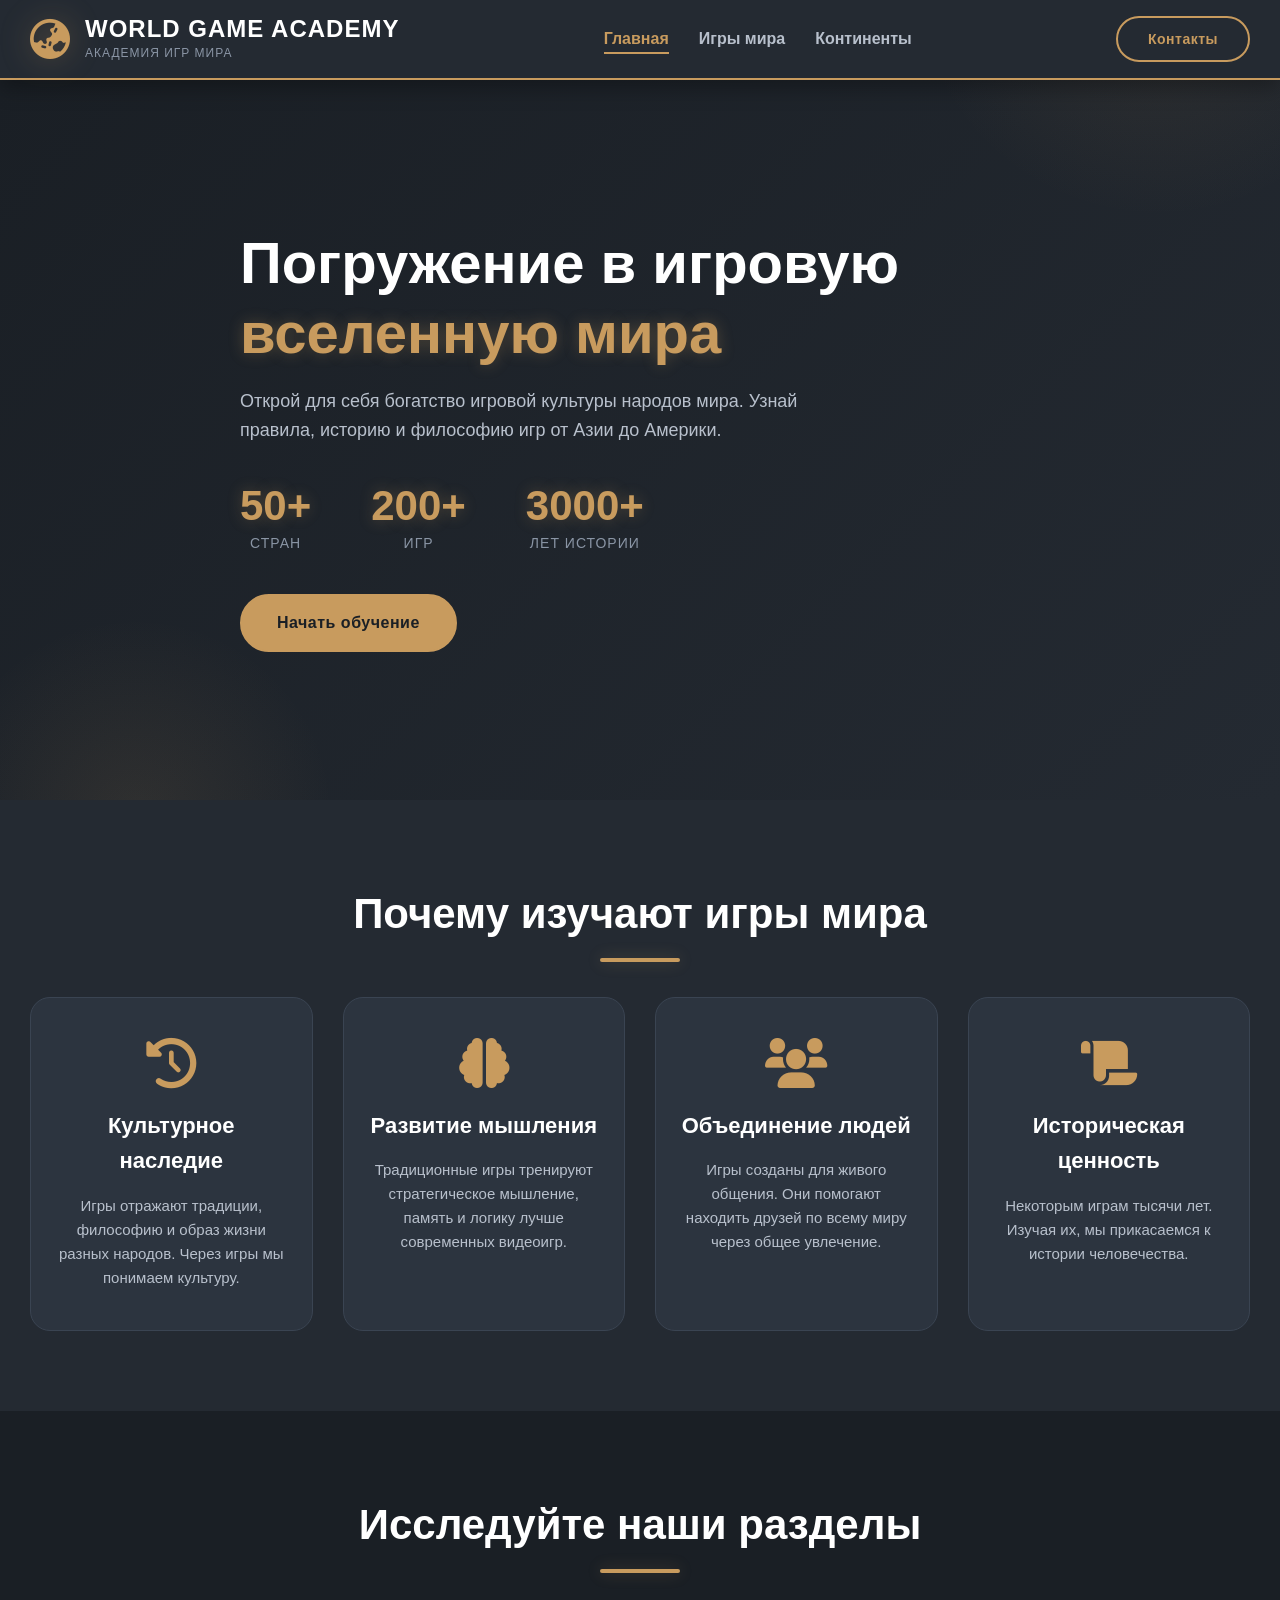
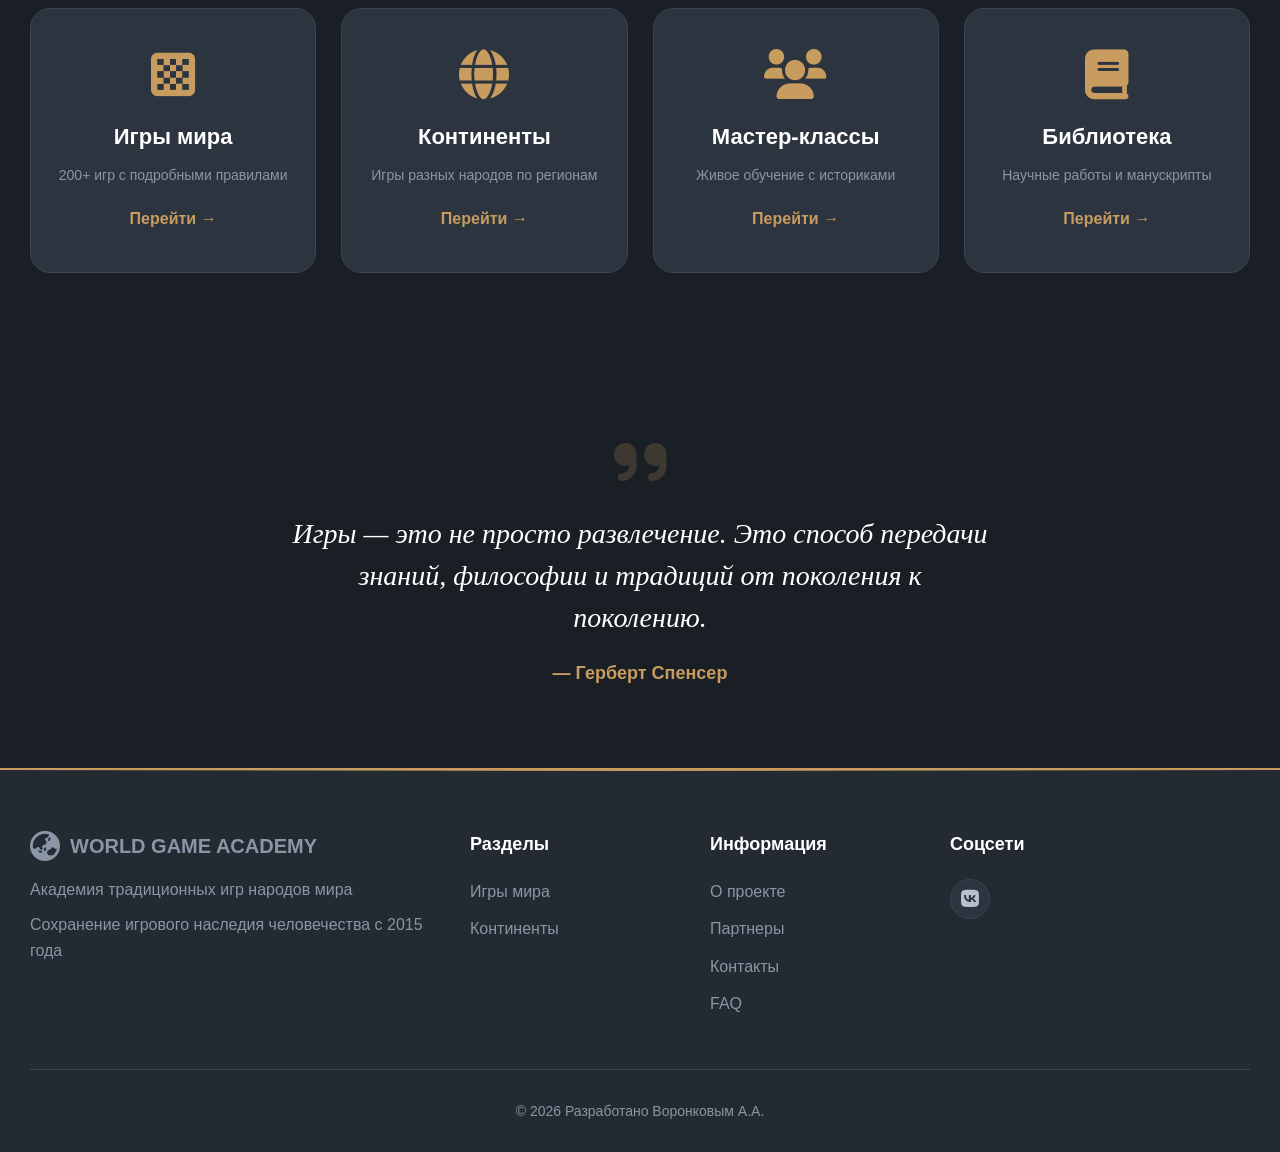
==== commit 81f01de3: "Update index.html убраны мастер классы" ====
--- a/index.html
+++ b/index.html
@@ -23,7 +23,6 @@
                         <li><a href="index.html" class="active">Главная</a></li>
                         <li><a href="games.html">Игры мира</a></li>
                         <li><a href="continents.html">Континенты</a></li>
-                        <li><a href="workshops.html">Мастер-классы</a></li>
                     </ul>
                 </nav>
                 <a href="contacts.html" class="btn-login">Контакты</a>
@@ -163,7 +162,6 @@
                     <ul>
                         <li><a href="games.html">Игры мира</a></li>
                         <li><a href="continents.html">Континенты</a></li>
-                        <li><a href="workshops.html">Мастер-классы</a></li>
                     </ul>
                 </div>
                 <div class="footer-col">
@@ -190,4 +188,4 @@
         </div>
     </footer>
 </body>
-</html>+</html>
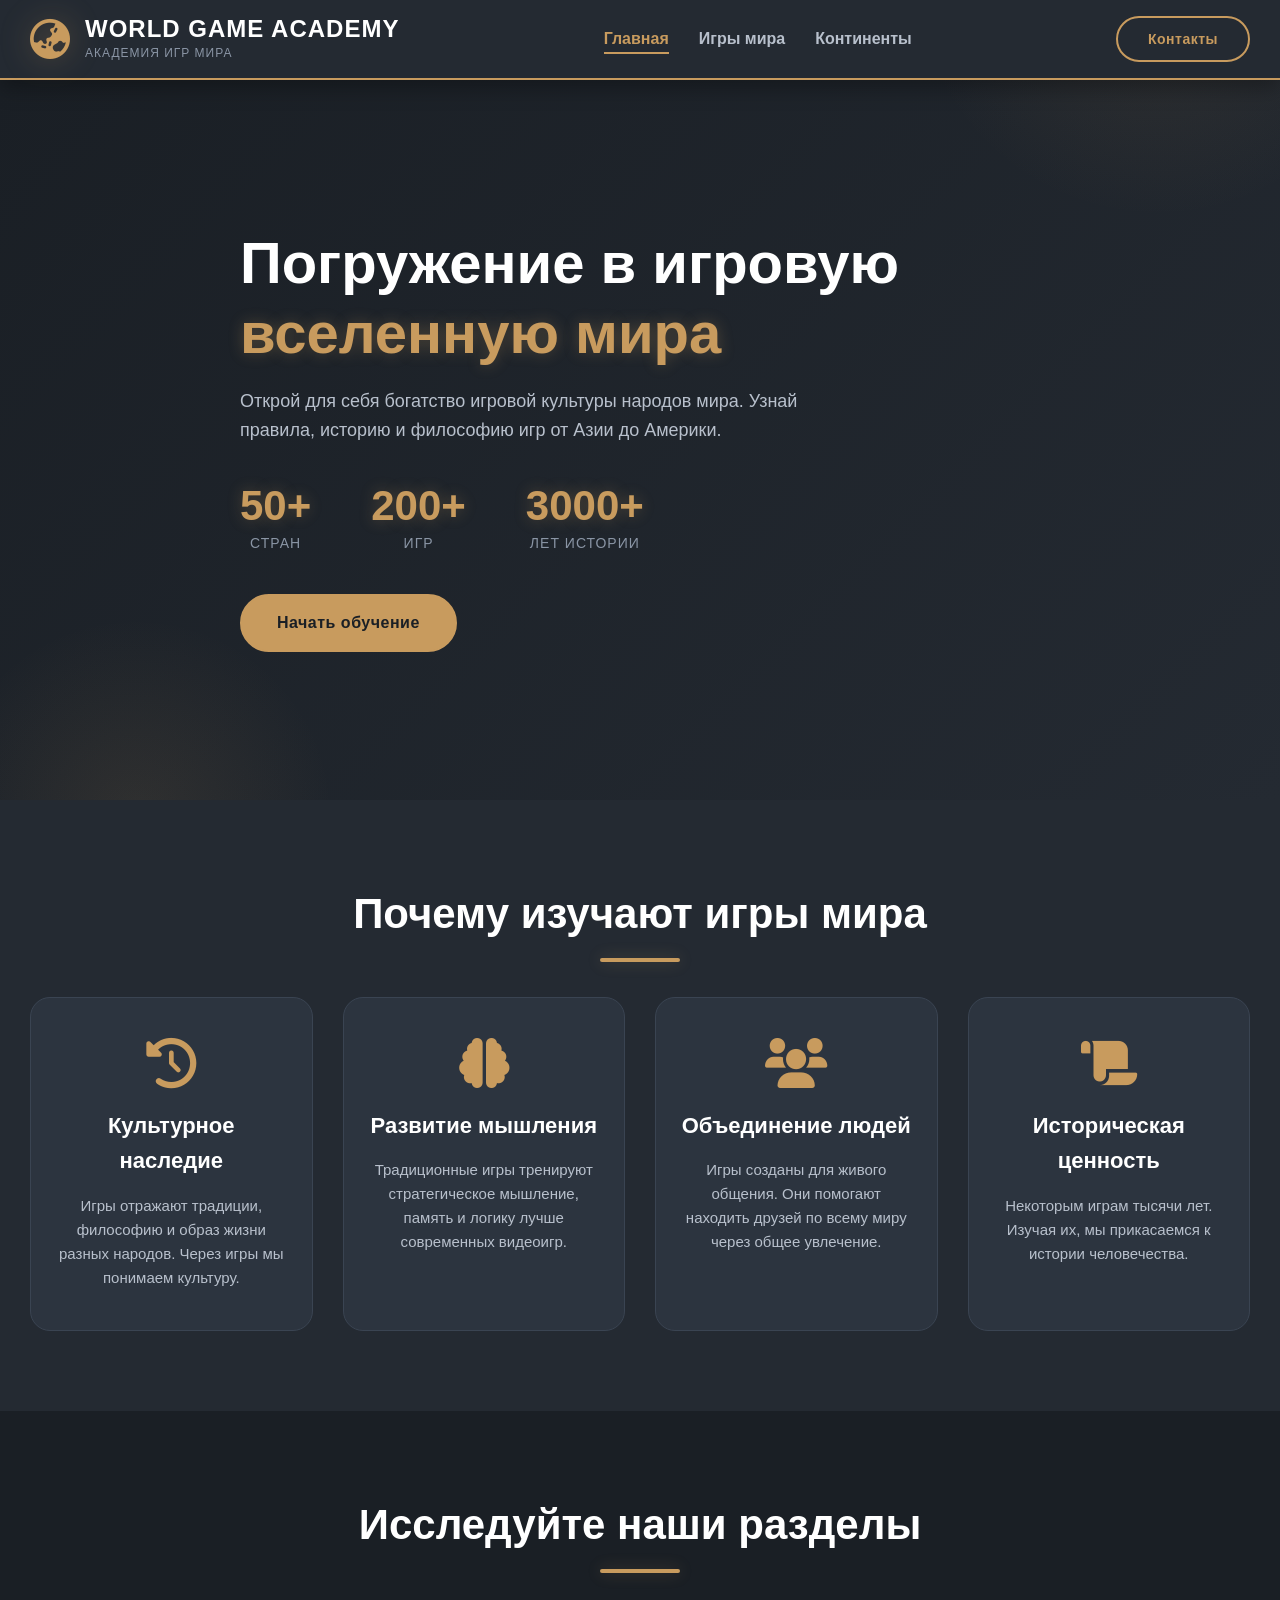
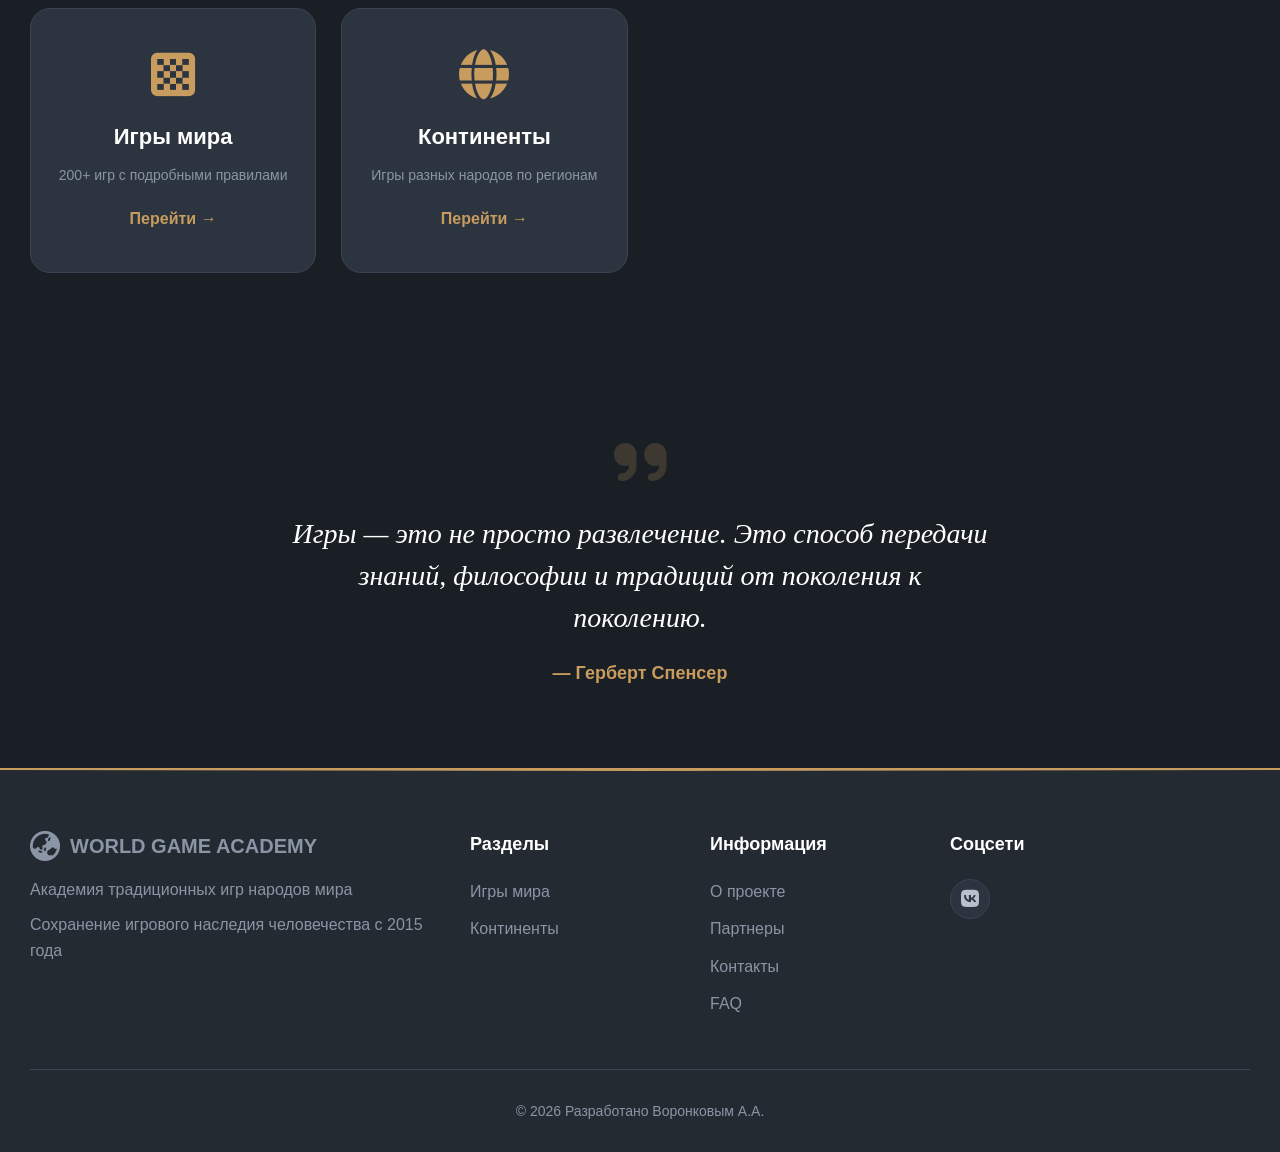
==== commit 3c650070: "Update index.html" ====
--- a/index.html
+++ b/index.html
@@ -116,20 +116,6 @@
                         <p>Игры разных народов по регионам</p>
                         <span class="preview-link">Перейти →</span>
                     </a>
-                    
-                    <a href="workshops.html" class="preview-card">
-                        <i class="fas fa-users"></i>
-                        <h3>Мастер-классы</h3>
-                        <p>Живое обучение с историками</p>
-                        <span class="preview-link">Перейти →</span>
-                    </a>
-                    
-                    <a href="library.html" class="preview-card">
-                        <i class="fas fa-book"></i>
-                        <h3>Библиотека</h3>
-                        <p>Научные работы и манускрипты</p>
-                        <span class="preview-link">Перейти →</span>
-                    </a>
                 </div>
             </div>
         </section>
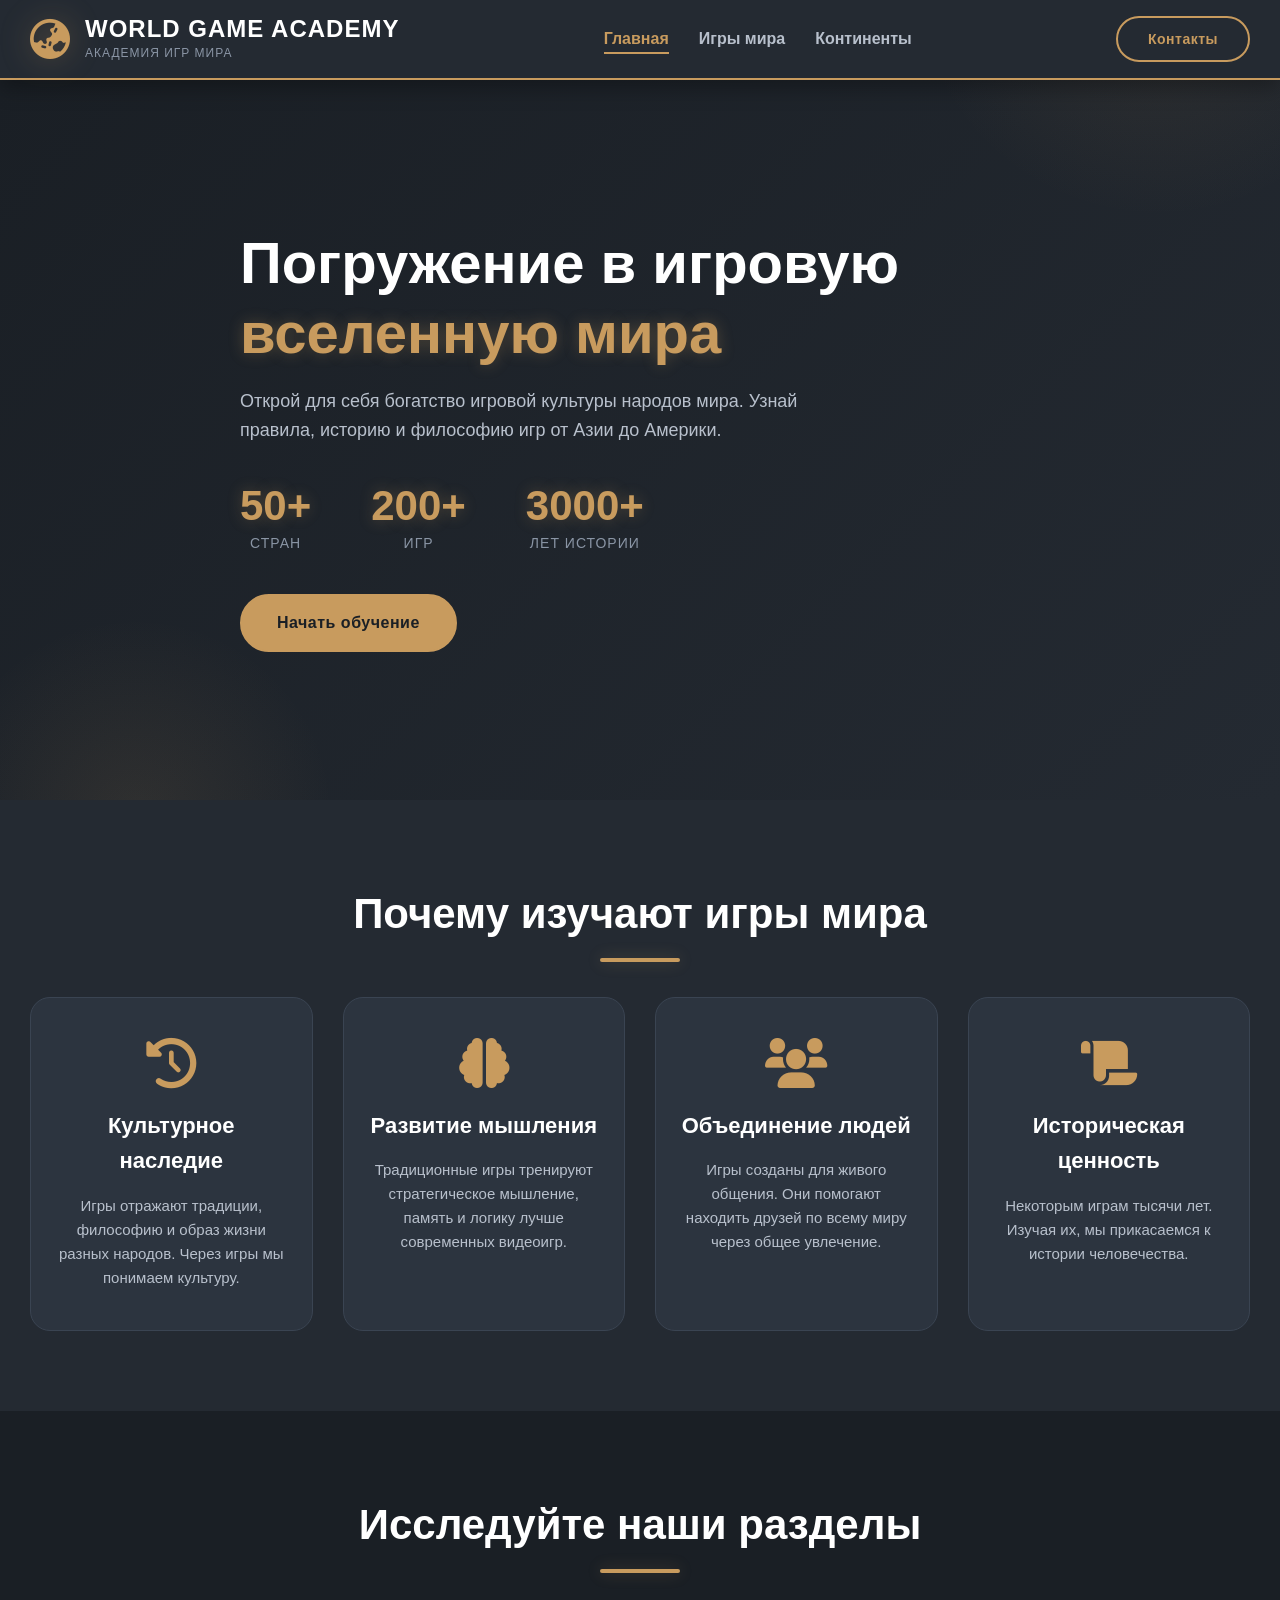
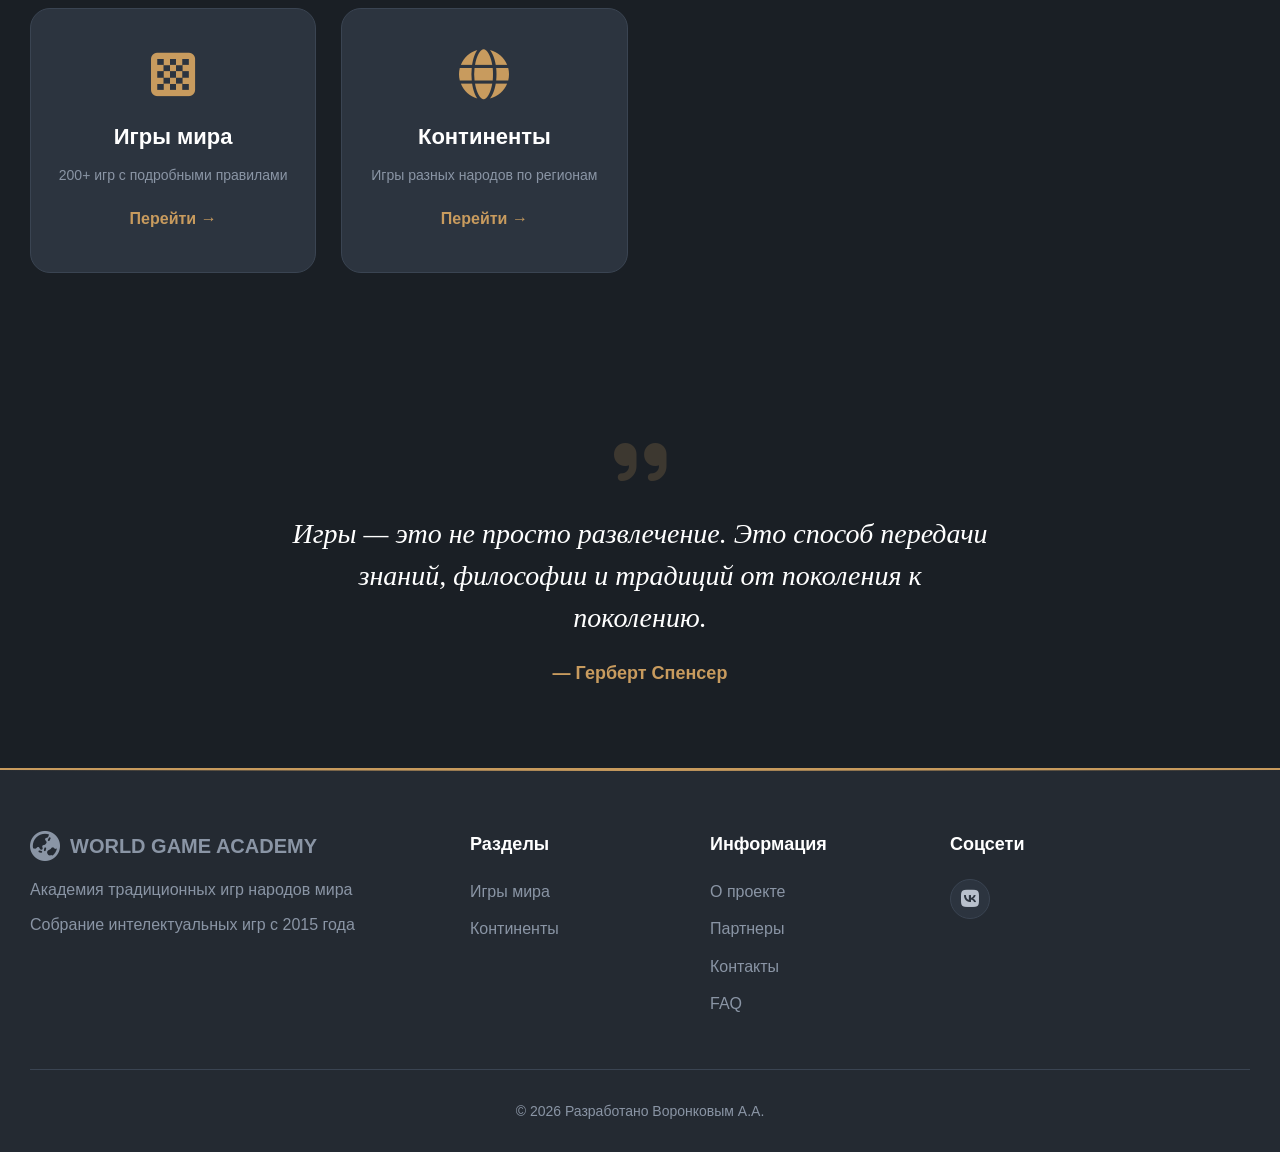
==== commit f4769fcd: "Update index.html" ====
--- a/index.html
+++ b/index.html
@@ -141,7 +141,7 @@
                         <span>WORLD GAME ACADEMY</span>
                     </a>
                     <p>Академия традиционных игр народов мира</p>
-                    <p class="footer-address">Сохранение игрового наследия человечества с 2015 года</p>
+                    <p class="footer-address">Собрание интелектуальных игр с 2015 года</p>
                 </div>
                 <div class="footer-col">
                     <h4>Разделы</h4>
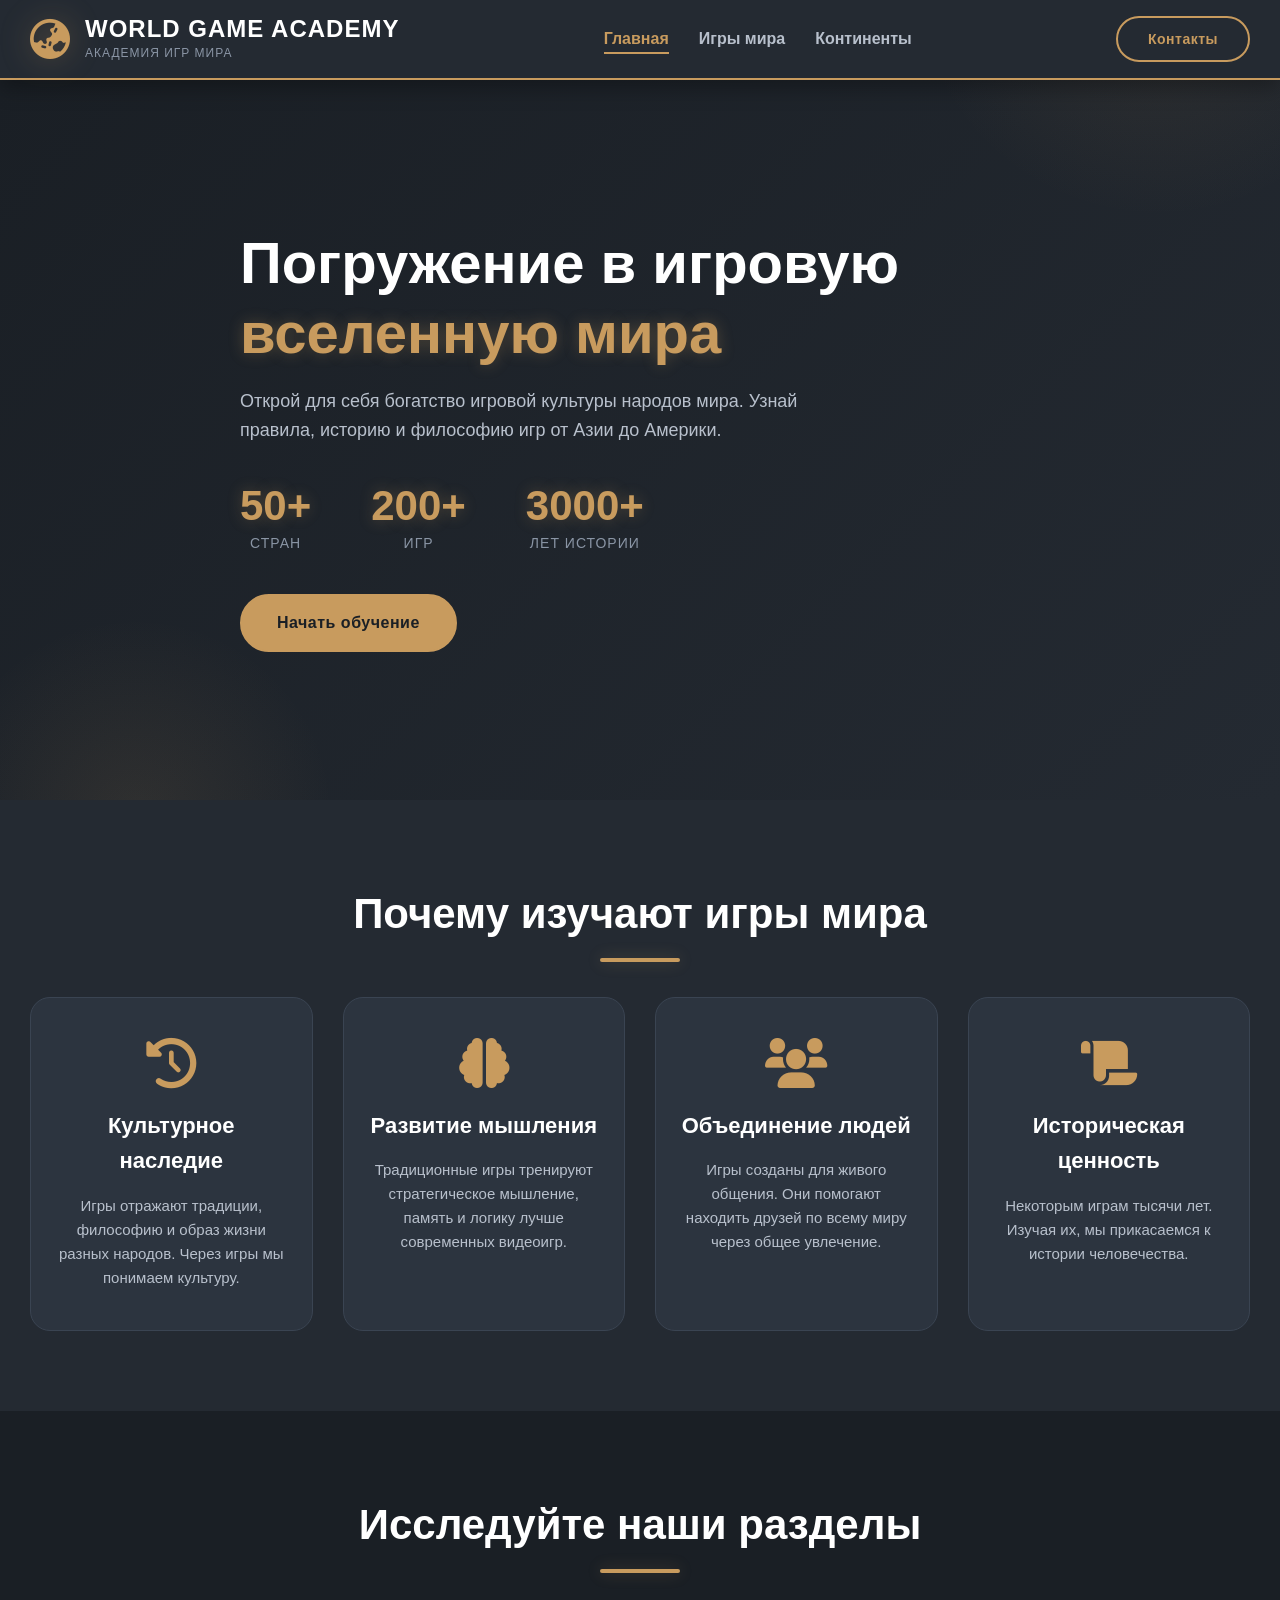
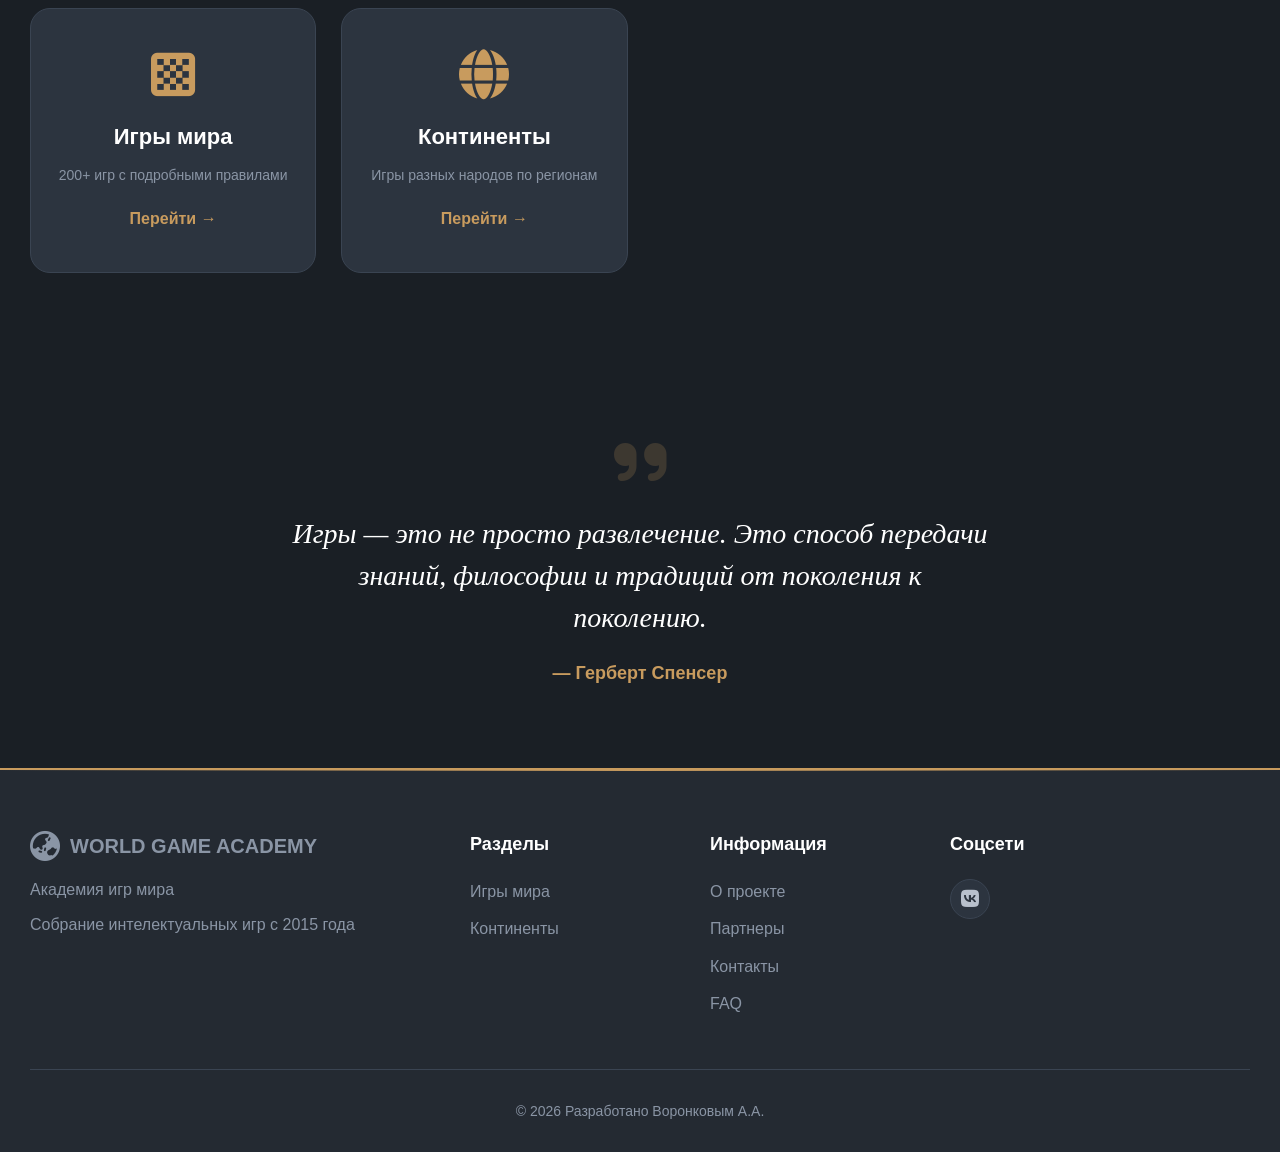
==== commit f2215700: "Update index.html" ====
--- a/index.html
+++ b/index.html
@@ -140,7 +140,7 @@
                         <i class="fas fa-globe-asia"></i>
                         <span>WORLD GAME ACADEMY</span>
                     </a>
-                    <p>Академия традиционных игр народов мира</p>
+                    <p>Академия игр мира</p>
                     <p class="footer-address">Собрание интелектуальных игр с 2015 года</p>
                 </div>
                 <div class="footer-col">
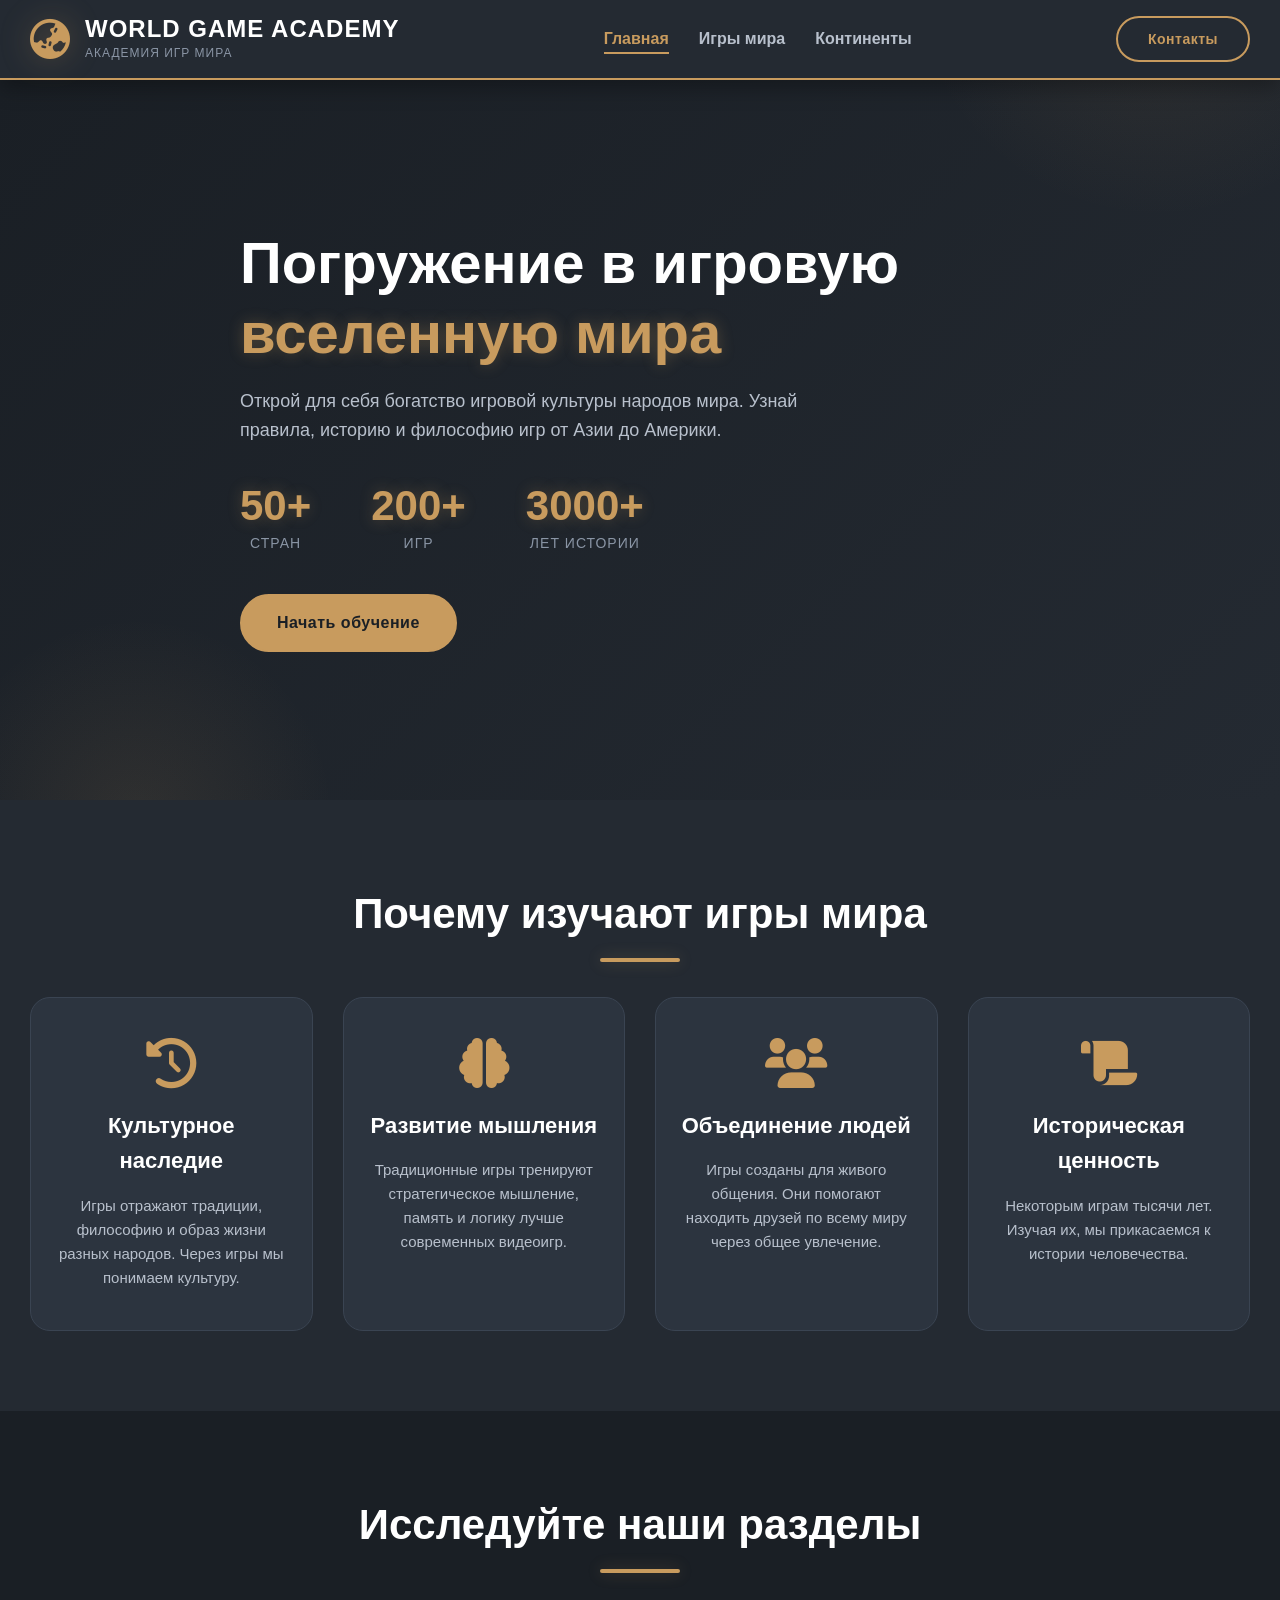
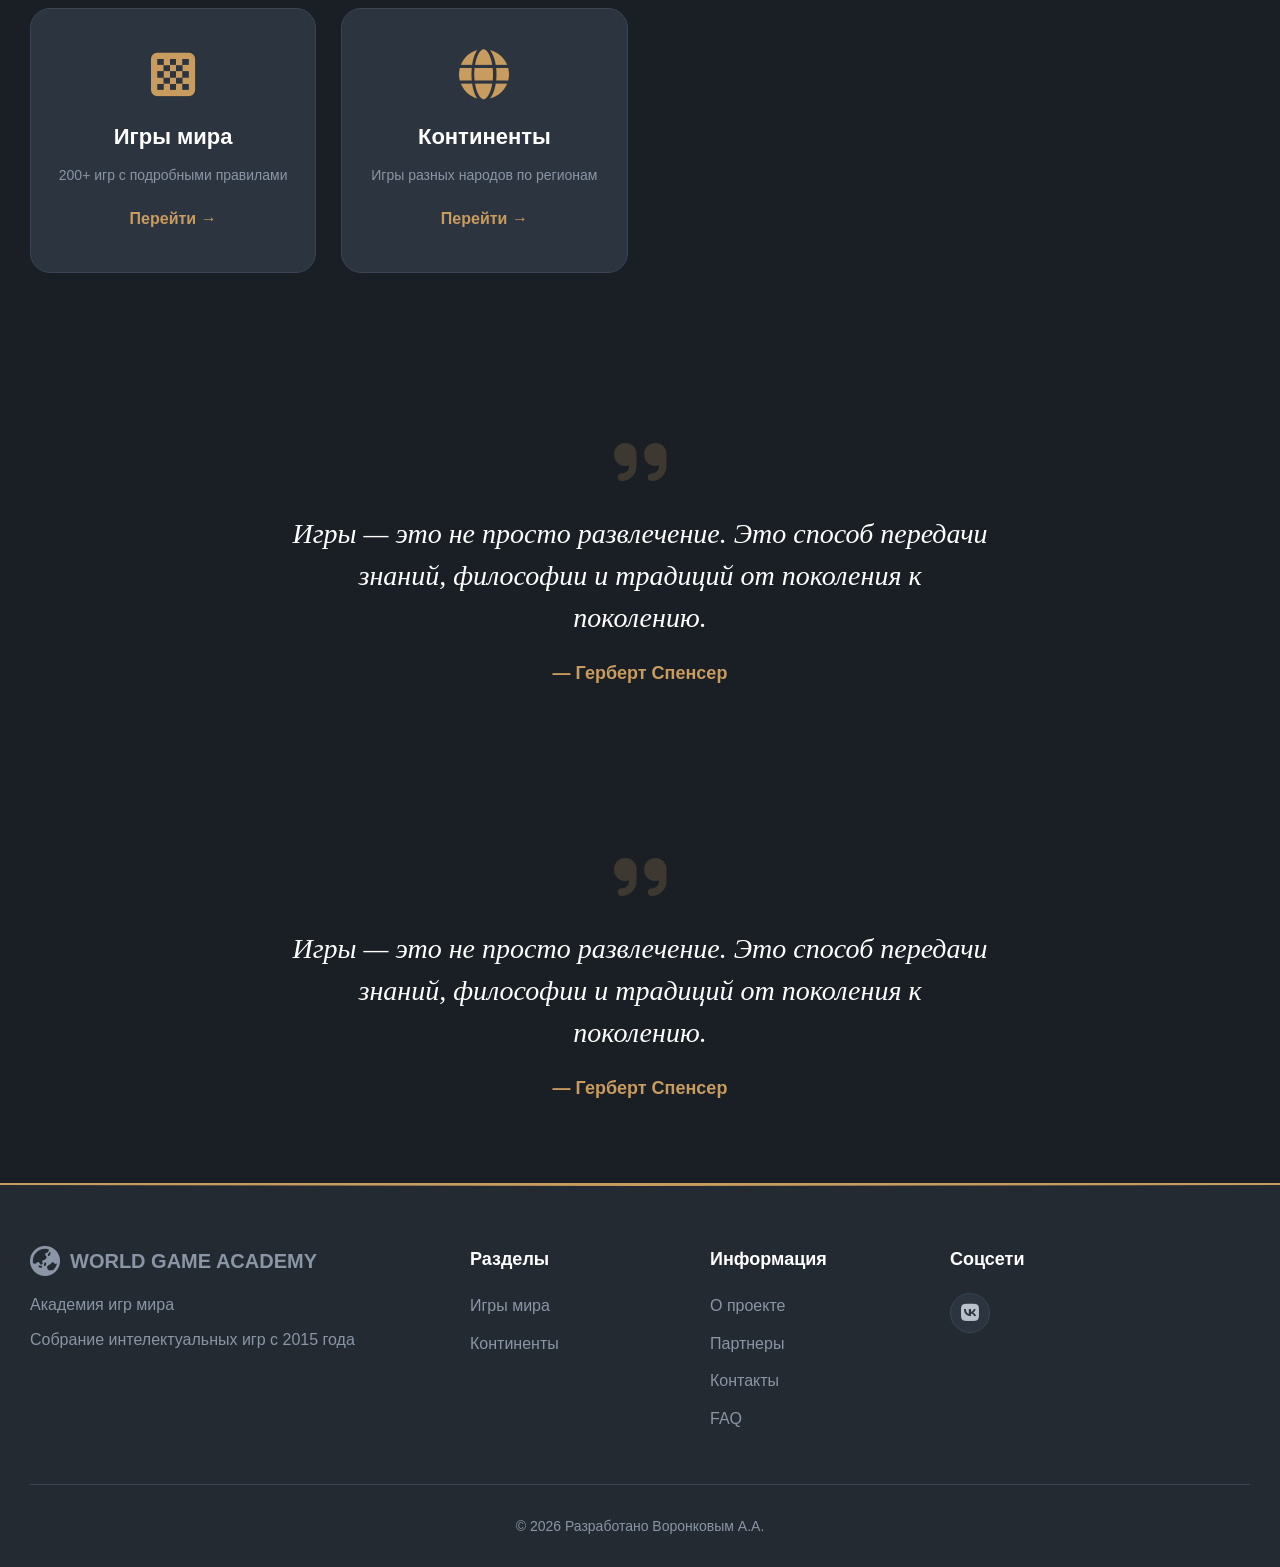
==== commit 7838c0e1: "Update index.html" ====
--- a/index.html
+++ b/index.html
@@ -98,27 +98,38 @@
         </section>
 
         <!-- Превью разделов (ссылки на другие страницы) -->
-        <section class="preview">
-            <div class="container">
-                <h2 class="section-title">Исследуйте наши разделы</h2>
-                
-                <div class="preview-grid">
-                    <a href="games.html" class="preview-card">
-                        <i class="fas fa-chess-board"></i>
-                        <h3>Игры мира</h3>
-                        <p>200+ игр с подробными правилами</p>
-                        <span class="preview-link">Перейти →</span>
-                    </a>
-                    
-                    <a href="continents.html" class="preview-card">
-                        <i class="fas fa-globe"></i>
-                        <h3>Континенты</h3>
-                        <p>Игры разных народов по регионам</p>
-                        <span class="preview-link">Перейти →</span>
-                    </a>
-                </div>
-            </div>
-        </section>
+       <section class="preview">
+    <div class="container">
+        <h2 class="section-title">Исследуйте наши разделы</h2>
+        
+        <div class="preview-grid">
+            <a href="games.html" class="preview-card">
+                <i class="fas fa-chess-board"></i>
+                <h3>Игры мира</h3>
+                <p>200+ игр с подробными правилами</p>
+                <span class="preview-link">Перейти →</span>
+            </a>
+            
+            <a href="continents.html" class="preview-card">
+                <i class="fas fa-globe"></i>
+                <h3>Континенты</h3>
+                <p>Игры разных народов по регионам</p>
+                <span class="preview-link">Перейти →</span>
+            </a>
+        </div>
+    </div>
+</section>
+
+<!-- Цитата -->
+<section class="quote">
+    <div class="container">
+        <div class="quote-content">
+            <i class="fas fa-quote-right"></i>
+            <p>Игры — это не просто развлечение. Это способ передачи знаний, философии и традиций от поколения к поколению.</p>
+            <div class="quote-author">— Герберт Спенсер</div>
+        </div>
+    </div>
+</section>
 
         <!-- Цитата (только на главной) -->
         <section class="quote">
--- a/style.css
+++ b/style.css
@@ -2966,4 +2966,67 @@
         flex-direction: column;
         text-align: center;
     }
-}+    /* Выравнивание preview-секции */
+.preview-grid {
+    display: grid;
+    grid-template-columns: repeat(2, 1fr);
+    gap: 30px;
+    max-width: 800px;
+    margin: 0 auto;
+}
+
+.preview-card {
+    background: var(--bg-card);
+    padding: 40px 30px;
+    border-radius: 20px;
+    text-align: center;
+    text-decoration: none;
+    color: var(--text-primary);
+    border: 1px solid var(--border);
+    transition: var(--transition);
+    display: flex;
+    flex-direction: column;
+    align-items: center;
+    justify-content: center;
+}
+
+.preview-card i {
+    font-size: 48px;
+    color: var(--accent);
+    margin-bottom: 15px;
+}
+
+.preview-card h3 {
+    font-size: 22px;
+    margin-bottom: 10px;
+}
+
+.preview-card p {
+    color: var(--text-secondary);
+    margin-bottom: 15px;
+}
+
+.preview-link {
+    color: var(--accent);
+    font-weight: 600;
+    transition: var(--transition);
+}
+
+.preview-card:hover {
+    transform: translateY(-5px);
+    border-color: var(--accent);
+    box-shadow: var(--shadow-hover);
+}
+
+.preview-card:hover .preview-link {
+    transform: translateX(5px);
+}
+
+/* Адаптивность */
+@media (max-width: 768px) {
+    .preview-grid {
+        grid-template-columns: 1fr;
+        max-width: 400px;
+    }
+}
+}
